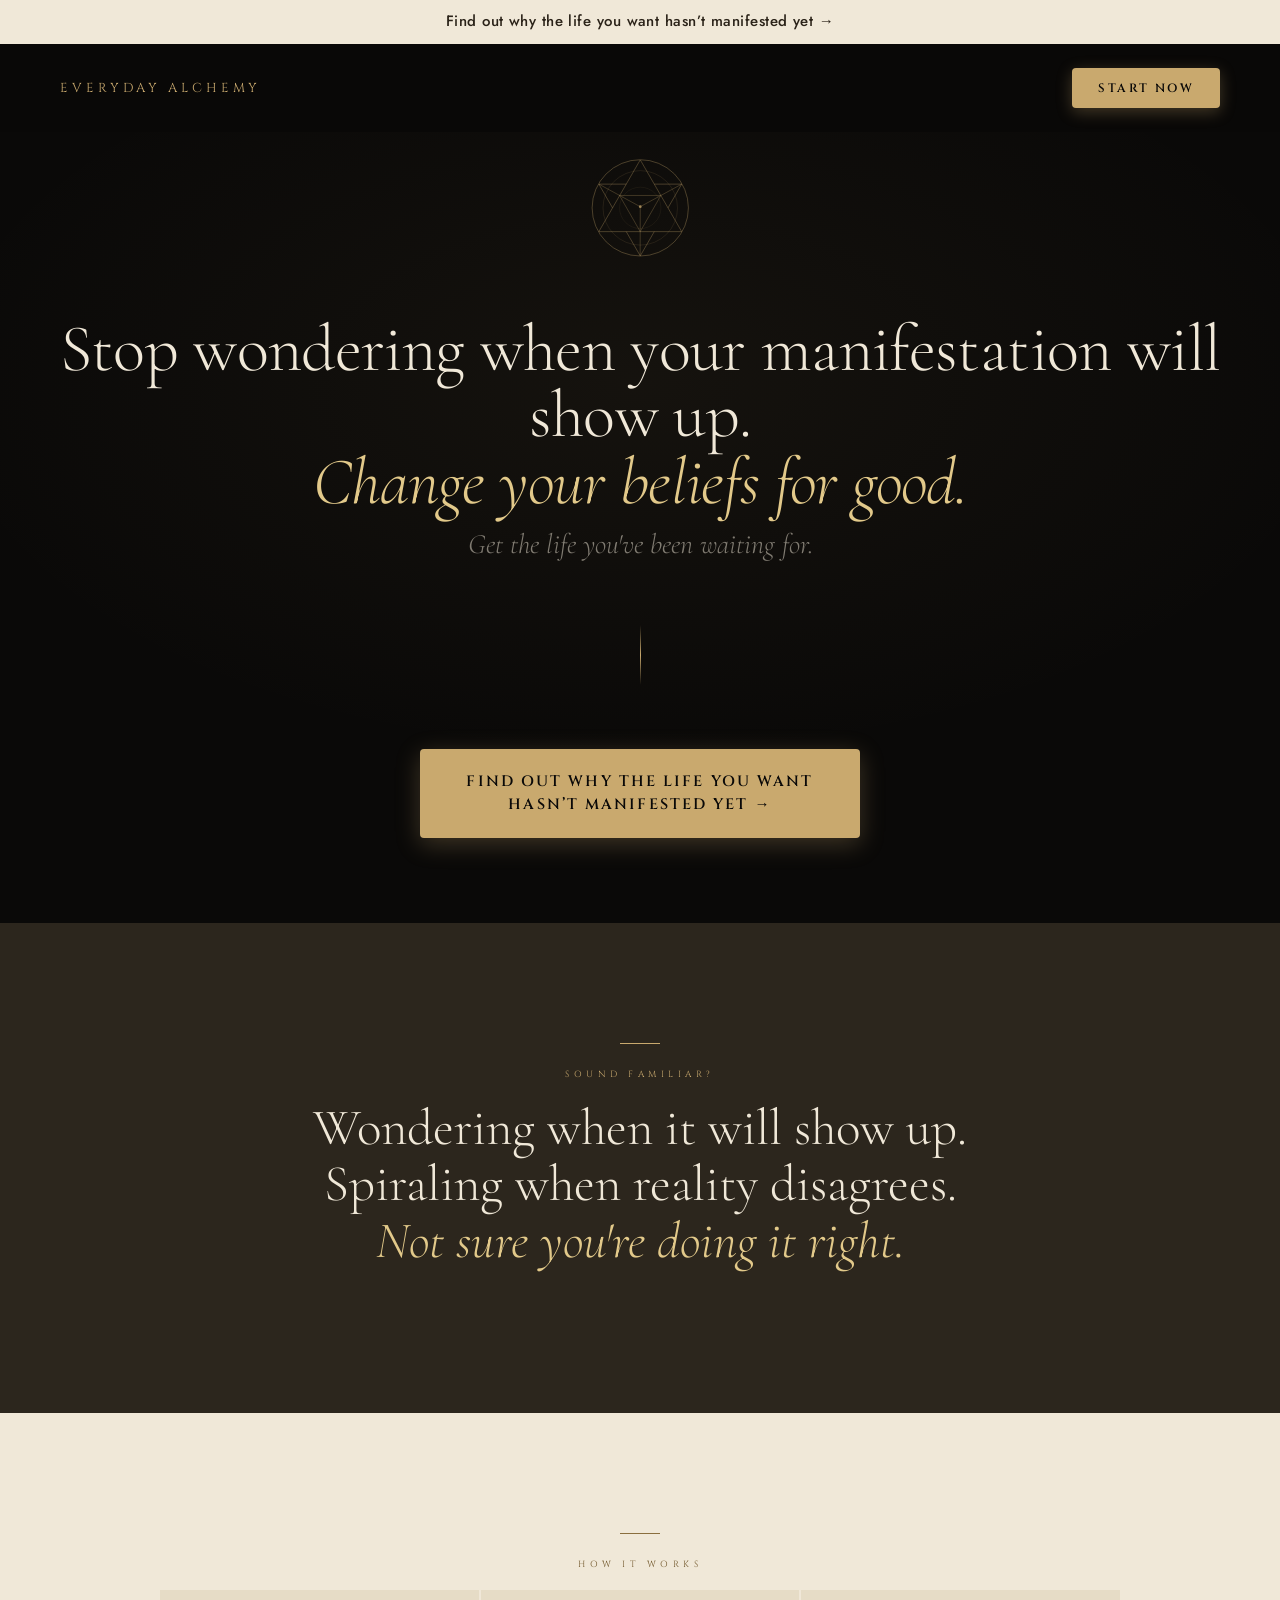
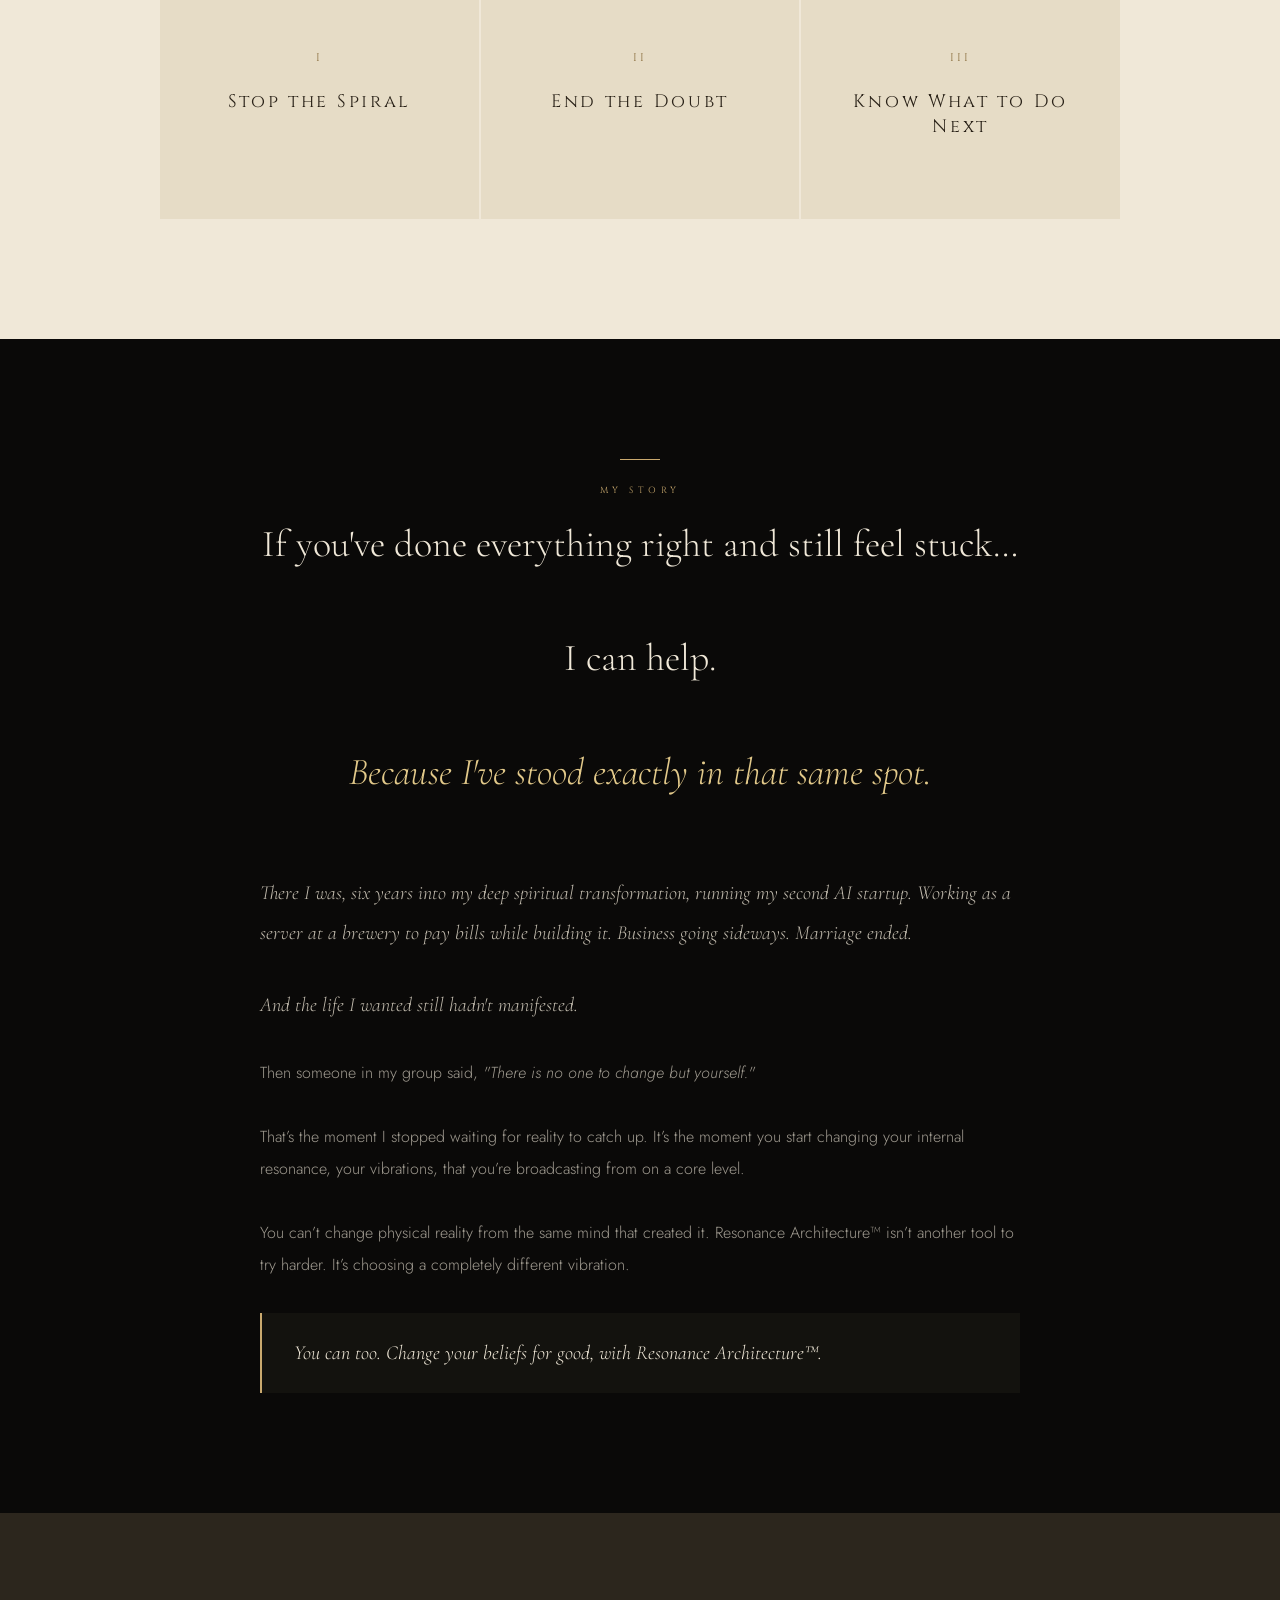
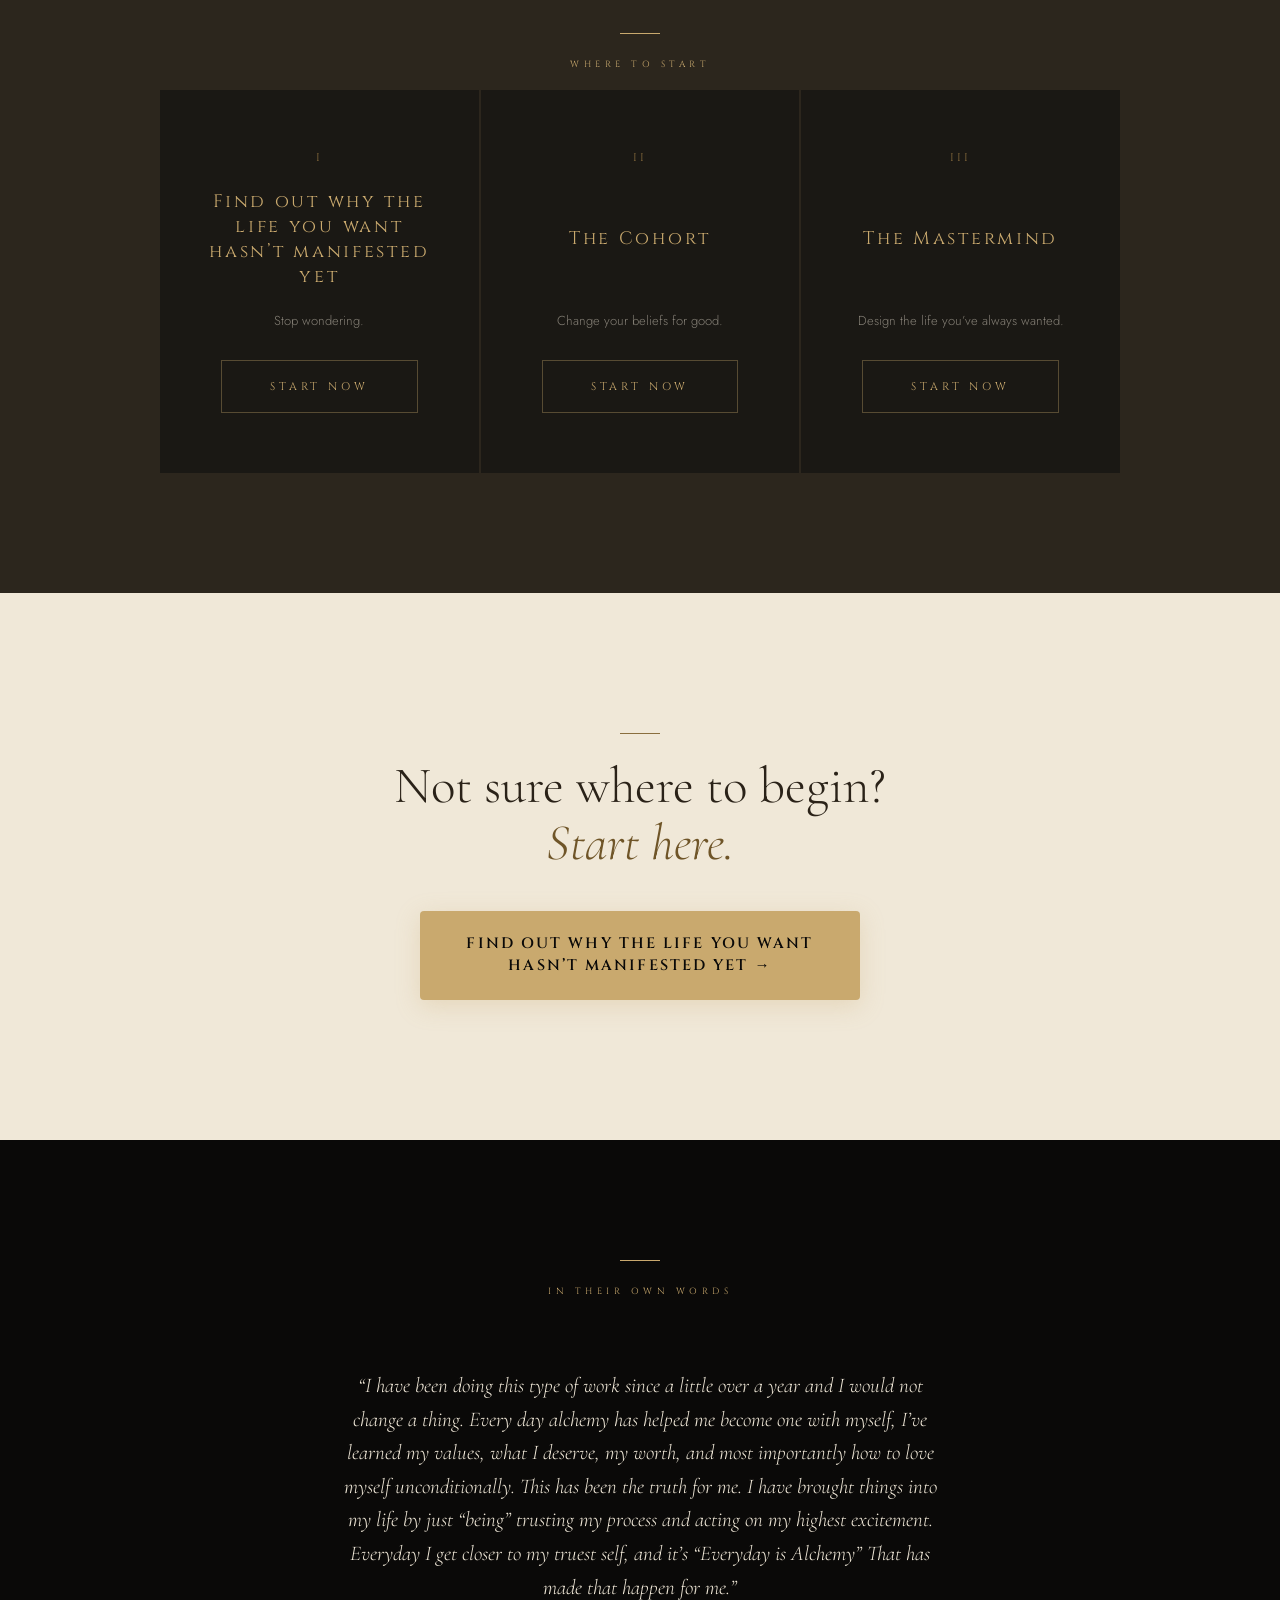
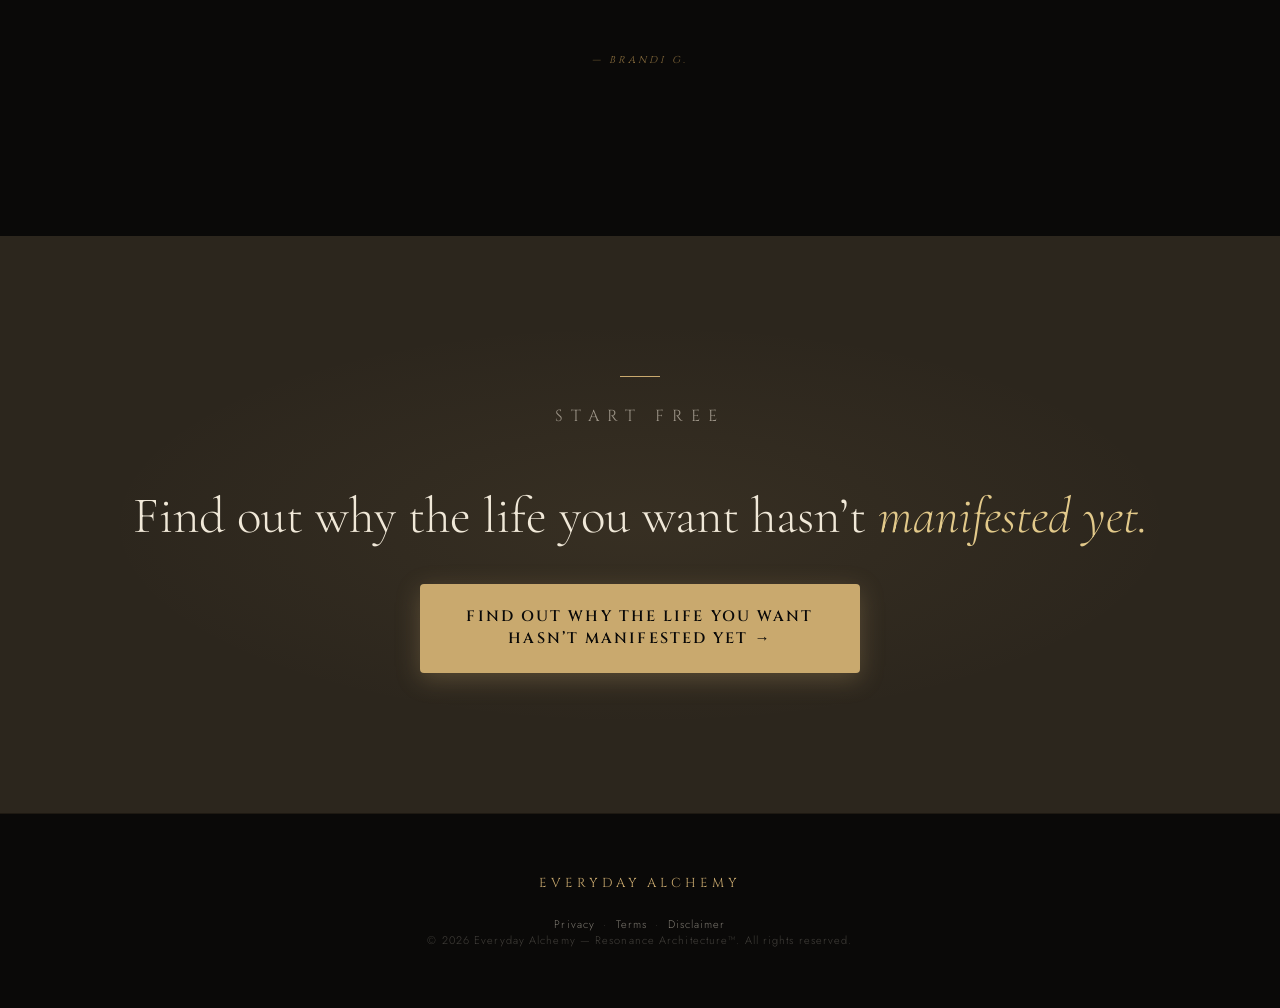
==== index.html @ 20613b9a "Add promo bar above nav; remove in-page nav links Co-Authored-By: Claude Sonnet 5.5 <noreply@anthrop" ====
—<!DOCTYPE html>
<html lang="en">
<head>
<meta charset="UTF-8">
<meta name="viewport" content="width=device-width, initial-scale=1.0">
<title>Everyday Alchemy — Resonance Architecture™</title>
<link rel="preconnect" href="https://fonts.googleapis.com">
<link href="https://fonts.googleapis.com/css2?family=Cormorant+Garamond:ital,wght@0,300;0,400;0,600;1,300;1,400&family=Cinzel:wght@400;600&family=Jost:wght@200;300;400&display=swap" rel="stylesheet">
<style>
  :root {
    --obsidian: #0a0908;
    --deep: #111009;
    --charcoal: #1a1814;
    --ash: #2a2822;
    --gold: #c9a96e;
    --gold-light: #e2c98a;
    --gold-dim: #8a6e3e;
    --cream: #f0e8d8;
    --fog: rgba(240,232,216,0.06);
    --fog-mid: rgba(240,232,216,0.12);
  }

  * { margin: 0; padding: 0; box-sizing: border-box; }
  html { scroll-behavior: smooth; }

  body {
    background: var(--obsidian);
    color: var(--cream);
    font-family: 'Jost', sans-serif;
    font-weight: 300;
    overflow-x: hidden;
    margin: 0 !important;
    padding: 0 !important;
    width: 100% !important;
  }

  .geo-canvas {
    position: fixed;
    inset: 0;
    pointer-events: none;
    z-index: 0;
    opacity: 0.18;
  }

  nav {
    position: fixed;
    top: 0;
    left: 0 !important;
    right: 0 !important;
    width: 100% !important;
    z-index: 100;
    padding: 24px 60px;
    display: flex;
    justify-content: space-between;
    align-items: center;
    background: linear-gradient(to bottom, rgba(10,9,8,0.95), transparent);
  }

  .nav-logo {
    font-family: 'Cinzel', serif;
    font-size: 13px;
    letter-spacing: 0.3em;
    color: var(--gold);
    text-transform: uppercase;
  }

  .nav-links {
    display: flex;
    gap: 40px;
    list-style: none;
  }

  .nav-links a {
    font-family: 'Jost', sans-serif;
    font-weight: 200;
    font-size: 12px;
    letter-spacing: 0.2em;
    color: rgba(240,232,216,0.5);
    text-decoration: none;
    text-transform: uppercase;
    transition: color 0.3s;
  }

  .nav-links a:hover { color: var(--gold-light); }

  .hero {
    min-height: 100vh;
    display: flex;
    align-items: center;
    justify-content: center;
    text-align: center;
    position: relative;
    padding: 120px 40px 80px;
    z-index: 1;
  }

  .hero::before {
    content: '';
    position: absolute;
    inset: 0;
    background: radial-gradient(ellipse 80% 60% at 50% 40%, rgba(201,169,110,0.06) 0%, transparent 70%);
    pointer-events: none;
  }

  .hero-sigil {
    width: 120px;
    height: 120px;
    margin: 0 auto 48px;
    opacity: 0.85;
  }



  @keyframes rotate-slow {
    from { transform: rotate(0deg); }
    to { transform: rotate(360deg); }
  }

  .hero-eyebrow {
    font-family: 'Cinzel', serif;
    font-size: 10px;
    letter-spacing: 0.5em;
    color: var(--gold);
    text-transform: uppercase;
    margin-bottom: 28px;
    opacity: 0;
    animation: fade-up 1s ease 0.3s forwards;
  }

  .hero-title {
    font-family: 'Cormorant Garamond', serif;
    font-size: clamp(38px, 5.2vw, 76px);
    font-weight: 300;
    line-height: 1.0;
    letter-spacing: -0.01em;
    color: var(--cream);
    margin-bottom: 12px;
    opacity: 0;
    animation: fade-up 1s ease 0.5s forwards;
  }

  .hero-title em {
    font-style: italic;
    color: var(--gold-light);
  }

  .hero-subtitle {
    font-family: 'Cormorant Garamond', serif;
    font-size: clamp(18px, 2.5vw, 28px);
    font-weight: 300;
    font-style: italic;
    color: rgba(240,232,216,0.5);
    margin-bottom: 64px;
    opacity: 0;
    animation: fade-up 1s ease 0.7s forwards;
  }

  .hero-divider {
    width: 1px;
    height: 60px;
    background: linear-gradient(to bottom, transparent, var(--gold), transparent);
    margin: 0 auto 64px;
    opacity: 0;
    animation: fade-up 1s ease 0.9s forwards;
  }

  .hero-lead {
    max-width: 640px;
    margin: 0 auto 64px;
    font-size: 16px;
    line-height: 1.9;
    color: rgba(240,232,216,0.65);
    letter-spacing: 0.02em;
    opacity: 0;
    animation: fade-up 1s ease 1.1s forwards;
  }

  .cta-primary {
    display: inline-block;
    font-family: 'Cinzel', serif;
    font-size: 15px;
    font-weight: 600;
    letter-spacing: 0.14em;
    text-transform: uppercase;
    color: var(--obsidian);
    background: var(--gold);
    border-radius: 4px;
    box-shadow: 0 6px 24px rgba(201,169,110,0.28);
    padding: 22px 36px;
    text-decoration: none;
    transition: all 0.3s;
    opacity: 0;
    animation: fade-up 1s ease 1.3s forwards;    max-width: min(440px, 88vw);
    line-height: 1.5;
    text-align: center;
  }

  .cta-primary:hover {
    background: var(--gold-light);
    transform: translateY(-2px);
  }

  @keyframes fade-up {
    from { opacity: 0; transform: translateY(20px); }
    to { opacity: 1; transform: translateY(0); }
  }

  section {
    position: relative;
    z-index: 1;
  }

  .section-rule {
    width: 40px;
    height: 1px;
    background: var(--gold);
    margin: 0 auto 24px;
  }

  .section-eyebrow {
    font-family: 'Cinzel', serif;
    font-size: 9px;
    letter-spacing: 0.5em;
    color: var(--gold);
    text-transform: uppercase;
    text-align: center;
    margin-bottom: 20px;
  }

  .section-title {
    font-family: 'Cormorant Garamond', serif;
    font-size: clamp(36px, 4vw, 60px);
    font-weight: 300;
    line-height: 1.1;
    text-align: center;
    color: var(--cream);
    margin-bottom: 24px;
  }

  .section-title em {
    font-style: italic;
    color: var(--gold-light);
  }

  /* ---- IF YOU ARE ---- */
  .ifyou {
    padding: 120px 40px;
    background: linear-gradient(to bottom, var(--obsidian), var(--deep));
  }

  .ifyou-inner {
    max-width: 800px;
    margin: 0 auto;
  }

  .ifyou-intro {
    text-align: center;
    font-size: 15px;
    line-height: 1.9;
    color: rgba(240,232,216,0.55);
    margin-bottom: 72px;
  }

  .ifyou-list {
    display: flex;
    flex-direction: column;
    gap: 0;
  }

  .ifyou-item {
    padding: 36px 0;
    border-bottom: 1px solid rgba(201,169,110,0.12);
    display: grid;
    grid-template-columns: 24px 1fr;
    gap: 24px;
    align-items: start;
  }

  .ifyou-item:first-child {
    border-top: 1px solid rgba(201,169,110,0.12);
  }

  .ifyou-num {
    font-family: 'Cinzel', serif;
    font-size: 10px;
    color: var(--gold-dim);
    padding-top: 4px;
  }

  .ifyou-text {
    font-family: 'Cormorant Garamond', serif;
    font-size: 22px;
    font-weight: 300;
    line-height: 1.5;
    color: rgba(240,232,216,0.8);
  }

  .ifyou-close {
    margin-top: 72px;
    padding: 48px;
    border: 1px solid rgba(201,169,110,0.2);
    background: rgba(201,169,110,0.04);
    text-align: center;
  }

  .ifyou-close p {
    font-family: 'Cormorant Garamond', serif;
    font-size: 26px;
    font-weight: 300;
    font-style: italic;
    line-height: 1.5;
    color: var(--cream);
    margin-bottom: 16px;
  }

  .ifyou-close strong {
    font-family: 'Cinzel', serif;
    font-size: 13px;
    letter-spacing: 0.2em;
    color: var(--gold);
    font-weight: 400;
  }

  /* ---- THE PROBLEM ---- */
  .problem {
    padding: 120px 40px;
    background: var(--deep);
  }

  .problem-inner {
    max-width: 900px;
    margin: 0 auto;
  }

  .problem-grid {
    display: grid;
    grid-template-columns: 1fr 1fr;
    gap: 2px;
    margin-top: 72px;
  }

  .problem-card {
    background: var(--ash);
    padding: 40px 36px;
    border-top: 1px solid rgba(201,169,110,0.15);
    transition: background 0.3s;
  }

  .problem-card:hover {
    background: rgba(201,169,110,0.07);
  }

  .problem-card-num {
    font-family: 'Cinzel', serif;
    font-size: 9px;
    letter-spacing: 0.4em;
    color: var(--gold-dim);
    margin-bottom: 16px;
    display: block;
  }

  .problem-card p {
    font-size: 14px;
    line-height: 1.8;
    color: rgba(240,232,216,0.6);
  }

  .problem-reveal {
    margin-top: 72px;
    text-align: center;
    max-width: 640px;
    margin-left: auto;
    margin-right: auto;
  }

  .problem-reveal p {
    font-family: 'Cormorant Garamond', serif;
    font-size: 22px;
    line-height: 1.7;
    color: rgba(240,232,216,0.8);
    margin-bottom: 20px;
  }

  .problem-reveal .reveal-line {
    font-family: 'Cormorant Garamond', serif;
    font-size: 28px;
    font-style: italic;
    color: var(--gold-light);
  }

  /* ---- EPIPHANY ---- */
  .epiphany {
    padding: 120px 40px;
    background: linear-gradient(135deg, var(--deep) 0%, var(--charcoal) 100%);
  }

  .epiphany-inner {
    max-width: 760px;
    margin: 0 auto;
  }

  .epiphany-pull {
    font-family: 'Cormorant Garamond', serif;
    font-size: clamp(24px, 3vw, 38px);
    font-weight: 300;
    line-height: 1.5;
    text-align: center;
    color: var(--cream);
    margin-bottom: 72px;
    padding: 0 20px;
  }

  .epiphany-pull em {
    font-style: italic;
    color: var(--gold-light);
  }

  .story-block {
    display: flex;
    flex-direction: column;
    gap: 32px;
  }

  .story-p {
    font-size: 16px;
    line-height: 2;
    color: rgba(240,232,216,0.65);
  }

  .story-p.drop {
    font-family: 'Cormorant Garamond', serif;
    font-size: 20px;
    color: rgba(240,232,216,0.8);
    font-style: italic;
  }

  .story-callout {
    border-left: 2px solid var(--gold);
    padding: 24px 32px;
    background: rgba(201,169,110,0.05);
    font-family: 'Cormorant Garamond', serif;
    font-size: 20px;
    font-style: italic;
    line-height: 1.6;
    color: var(--cream);
  }

  /* ---- THE FRAMEWORK ---- */
  .framework {
    padding: 120px 40px;
    background: var(--obsidian);
  }

  .framework-inner {
    max-width: 960px;
    margin: 0 auto;
  }

  .framework-intro {
    max-width: 600px;
    margin: 0 auto 80px;
    text-align: center;
    font-size: 15px;
    line-height: 1.9;
    color: rgba(240,232,216,0.55);
  }

  .pillars {
    display: grid;
    grid-template-columns: 1fr 1fr 1fr;
    gap: 2px;
  }

  .pillar {
    padding: 60px 40px;
    background: var(--charcoal);
    text-align: center;
    position: relative;
    overflow: hidden;
    transition: background 0.4s;
  }

  .pillar::before {
    content: '';
    position: absolute;
    top: 0;
    left: 50%;
    transform: translateX(-50%);
    width: 1px;
    height: 0;
    background: var(--gold);
    transition: height 0.4s;
  }

  .pillar:hover::before { height: 100%; }
  .pillar:hover { background: rgba(201,169,110,0.06); }

  .pillar-roman {
    font-family: 'Cinzel', serif;
    font-size: 11px;
    letter-spacing: 0.3em;
    color: var(--gold-dim);
    margin-bottom: 24px;
    display: block;
  }

  .pillar-name {
    font-family: 'Cinzel', serif;
    font-size: 18px;
    letter-spacing: 0.15em;
    color: var(--gold);
    margin-bottom: 20px;
  }

  .pillar-desc {
    font-size: 13px;
    line-height: 1.8;
    color: rgba(240,232,216,0.5);
  }

  /* ---- ARCHITECTURE SECTION (NEW) ---- */
  .architecture {
    padding: 120px 40px;
    background: linear-gradient(to bottom, var(--obsidian), var(--deep));
    position: relative;
    overflow: hidden;
  }

  .architecture::before {
    content: '';
    position: absolute;
    inset: 0;
    background: radial-gradient(ellipse 70% 60% at 50% 50%, rgba(201,169,110,0.04) 0%, transparent 70%);
    pointer-events: none;
  }

  .architecture-inner {
    max-width: 960px;
    margin: 0 auto;
    position: relative;
    z-index: 1;
  }

  .architecture-intro {
    max-width: 640px;
    margin: 0 auto 80px;
    text-align: center;
    font-size: 15px;
    line-height: 1.9;
    color: rgba(240,232,216,0.55);
  }

  /* Tetrahedron visual */
  .tetrahedron-wrap {
    display: flex;
    justify-content: center;
    margin-bottom: 80px;
  }

  .tetrahedron-svg {
    width: 260px;
    height: 260px;
    opacity: 0.85;
  }

  /* Four harmonics grid */
  .harmonics-grid {
    display: grid;
    grid-template-columns: 1fr 1fr;
    gap: 2px;
    margin-bottom: 72px;
  }

  .harmonic-card {
    padding: 52px 44px;
    background: var(--charcoal);
    border-top: 1px solid rgba(201,169,110,0.15);
    transition: background 0.4s;
    position: relative;
    overflow: hidden;
  }

  .harmonic-card::after {
    content: '';
    position: absolute;
    bottom: 0;
    left: 0;
    width: 0;
    height: 1px;
    background: var(--gold);
    transition: width 0.5s ease;
  }

  .harmonic-card:hover::after { width: 100%; }
  .harmonic-card:hover { background: rgba(201,169,110,0.05); }

  .harmonic-label {
    font-family: 'Cinzel', serif;
    font-size: 9px;
    letter-spacing: 0.5em;
    color: var(--gold-dim);
    text-transform: uppercase;
    margin-bottom: 16px;
    display: block;
  }

  .harmonic-name {
    font-family: 'Cormorant Garamond', serif;
    font-size: 36px;
    font-weight: 300;
    color: var(--gold);
    margin-bottom: 20px;
    line-height: 1;
  }

  .harmonic-apex {
    color: var(--gold-light) !important;
  }

  .harmonic-desc {
    font-size: 14px;
    line-height: 1.85;
    color: rgba(240,232,216,0.55);
  }

  /* Identity bands */
  .identity-bands {
    margin-top: 72px;
    border: 1px solid rgba(201,169,110,0.12);
    background: rgba(201,169,110,0.02);
  }

  .identity-bands-header {
    padding: 36px 44px 24px;
    border-bottom: 1px solid rgba(201,169,110,0.1);
  }

  .identity-bands-header p {
    font-family: 'Cinzel', serif;
    font-size: 9px;
    letter-spacing: 0.5em;
    color: var(--gold-dim);
    text-transform: uppercase;
    margin-bottom: 12px;
  }

  .identity-bands-header h3 {
    font-family: 'Cormorant Garamond', serif;
    font-size: 26px;
    font-weight: 300;
    color: var(--cream);
    line-height: 1.3;
  }

  .identity-bands-header h3 em {
    font-style: italic;
    color: var(--gold-light);
  }

  .identity-band-list {
    display: grid;
    grid-template-columns: 1fr 1fr;
    gap: 0;
  }

  .identity-band {
    padding: 36px 44px;
    border-right: 1px solid rgba(201,169,110,0.08);
    border-bottom: 1px solid rgba(201,169,110,0.08);
    transition: background 0.3s;
  }

  .identity-band:nth-child(2n) { border-right: none; }
  .identity-band:nth-child(3), .identity-band:nth-child(4) { border-bottom: none; }
  .identity-band:hover { background: rgba(201,169,110,0.04); }

  .band-roman {
    font-family: 'Cinzel', serif;
    font-size: 9px;
    letter-spacing: 0.4em;
    color: var(--gold-dim);
    margin-bottom: 12px;
    display: block;
  }

  .band-name {
    font-family: 'Cinzel', serif;
    font-size: 14px;
    letter-spacing: 0.15em;
    color: var(--gold);
    margin-bottom: 12px;
  }

  .band-desc {
    font-size: 13px;
    line-height: 1.8;
    color: rgba(240,232,216,0.5);
  }

  .architecture-close {
    margin-top: 72px;
    text-align: center;
    max-width: 600px;
    margin-left: auto;
    margin-right: auto;
  }

  .architecture-close p {
    font-family: 'Cormorant Garamond', serif;
    font-size: 22px;
    font-weight: 300;
    line-height: 1.7;
    color: rgba(240,232,216,0.8);
    margin-bottom: 20px;
  }

  .architecture-close .arch-line {
    font-family: 'Cormorant Garamond', serif;
    font-size: 28px;
    font-style: italic;
    color: var(--gold-light);
  }

  /* ---- WHAT CHANGES ---- */
  .results {
    padding: 120px 40px;
    background: var(--deep);
  }

  .results-inner {
    max-width: 860px;
    margin: 0 auto;
  }

  .results-columns {
    display: grid;
    grid-template-columns: 1fr 1fr;
    gap: 60px;
    margin-top: 72px;
  }

  .results-col h3 {
    font-family: 'Cinzel', serif;
    font-size: 10px;
    letter-spacing: 0.4em;
    color: var(--gold-dim);
    margin-bottom: 32px;
    text-transform: uppercase;
  }

  .results-list {
    list-style: none;
    display: flex;
    flex-direction: column;
    gap: 20px;
  }

  .results-list li {
    font-family: 'Cormorant Garamond', serif;
    font-size: 19px;
    font-weight: 300;
    line-height: 1.4;
    color: rgba(240,232,216,0.75);
    padding-left: 20px;
    position: relative;
  }

  .results-list li::before {
    content: '—';
    position: absolute;
    left: 0;
    color: var(--gold-dim);
    font-size: 14px;
  }

  .results-close {
    margin-top: 72px;
    text-align: center;
  }

  .results-close p {
    font-family: 'Cormorant Garamond', serif;
    font-size: 26px;
    font-style: italic;
    line-height: 1.6;
    color: var(--cream);
    max-width: 600px;
    margin: 0 auto 48px;
  }

  /* ---- CTA SECTION ---- */
  .cta-section {
    padding: 140px 40px;
    background: var(--charcoal);
    text-align: center;
    position: relative;
  }

  .cta-section::before {
    content: '';
    position: absolute;
    inset: 0;
    background: radial-gradient(ellipse 60% 50% at 50% 50%, rgba(201,169,110,0.07) 0%, transparent 70%);
    pointer-events: none;
  }

  .cta-section .section-title {
    margin-bottom: 32px;
  }

  .cta-section p {
    font-size: 16px;
    line-height: 1.9;
    color: rgba(240,232,216,0.55);
    max-width: 500px;
    margin: 0 auto 56px;
  }

  .cta-secondary {
    display: inline-block;
    font-family: 'Cinzel', serif;
    font-size: 11px;
    letter-spacing: 0.35em;
    text-transform: uppercase;
    color: var(--gold);
    border: 1px solid rgba(201,169,110,0.35);
    padding: 18px 48px;
    text-decoration: none;
    transition: all 0.3s;
    margin-left: 20px;
  }

  .cta-secondary:hover {
    border-color: var(--gold);
    background: rgba(201,169,110,0.06);
  }

  /* ---- FOOTER ---- */
  footer {
    padding: 60px 40px;
    background: var(--obsidian);
    border-top: 1px solid rgba(201,169,110,0.1);
    text-align: center;
  }

  footer .nav-logo {
    display: block;
    margin-bottom: 24px;
  }

  footer p {
    font-size: 11px;
    letter-spacing: 0.1em;
    color: rgba(240,232,216,0.25);
  }

  /* ---- SCROLL REVEAL ---- */
  .reveal {
    opacity: 0;
    transform: translateY(30px);
    transition: opacity 0.8s ease, transform 0.8s ease;
  }

  .reveal.visible {
    opacity: 1;
    transform: translateY(0);
  }

  /* ---- RESPONSIVE ---- */
  @media (max-width: 768px) {
    nav { padding: 20px 24px; }
    .nav-links li:not(:last-child) { display: none; }
    .problem-grid { grid-template-columns: 1fr; }
    .pillars { grid-template-columns: 1fr; }
    .results-columns { grid-template-columns: 1fr; gap: 40px; }
    .harmonics-grid { grid-template-columns: 1fr; }
    .identity-band-list { grid-template-columns: 1fr; }
    .identity-band { border-right: none; }
    .ifyou, .problem, .epiphany, .framework, .architecture, .results, .cta-section { padding: 80px 24px; }
    .hero { padding: 100px 24px 60px; }
  }

  /* ---- BANDS: dark / warm-dark / cream, repeating in page order (experiment) ---- */
  /* order: 1 hero dark, 2 pain warm, 3 how cream, 4 story dark, 5 start warm, 6 free cream, 7 review dark, 8 close warm */
  nav { background: rgba(10,9,8,0.94); }
  .hero { background: #0a0908; }
  .problem { background: #2c261d; }
  #how { background: #f0e8d8; }
  .epiphany { background: #0a0908; }
  #start { background: #2c261d; }
  #free { background: #f0e8d8; }
  .results { background: #0a0908; }
  #call { background: #2c261d; }

  /* cream bands (How It Works, Start Free) need dark type */
  #how .section-eyebrow, #free .section-eyebrow { color: #6f5528; }
  #how .section-rule, #free .section-rule { background: #8a6e3e; }
  #how .pillar { background: #e6dcc6; }
  #how .pillar:hover { background: #dccfb4; }
  #how .pillar-roman { color: #8a6e3e; }
  #how .pillar-name { color: #2a2218; }
  #how .pillar-desc { color: rgba(42,34,24,0.8); }
  #free .section-title { color: #2a2218; }
  #free .section-title em { color: #6f5528; }
  #free::before { background: none; }
  /* Where To Start: shared rows so names, descriptions and buttons line up across the three cards */
  #start .pillars { grid-template-rows: auto auto auto auto; }
  #start .pillar { display: grid; grid-row: span 4; grid-template-rows: subgrid; justify-items: center; align-items: start; row-gap: 0; }
  #start .pillar-name { align-self: center; }
  #start .pillar-desc { margin-bottom: 28px; }
  #start .pillar .cta-secondary { margin: 0 !important; align-self: end; }
  /* nav button */
  .nav-links { align-items: center; }
  .nav-links a.nav-cta { font-family: 'Cinzel', serif; font-weight: 600; font-size: 12px; letter-spacing: 0.2em; color: var(--obsidian); background: var(--gold); padding: 12px 26px; border-radius: 4px; box-shadow: 0 4px 16px rgba(201,169,110,0.3); }
  .nav-links a.nav-cta:hover { color: var(--obsidian); background: var(--gold-light); }
  .nav-links a.nav-cta { white-space: nowrap; display: inline-block; }
  @media (max-width: 768px) { .nav-links a.nav-cta { padding: 10px 16px; font-size: 11px; letter-spacing: 0.14em; } }
  footer a { color: rgba(240,232,216,0.5); text-decoration: none; font-size: 11px; letter-spacing: 0.1em; }
  footer a:hover { color: var(--gold-light); }
  /* promo bar above the nav */
  :root { --promo-h: 44px; }
  .promo-bar { position: fixed; top: 0; left: 0; right: 0; z-index: 101; height: var(--promo-h); display: flex; align-items: center; justify-content: center; padding: 0 16px; background: var(--cream); color: #2a2218; font-family: 'Jost', sans-serif; font-weight: 500; font-size: 15px; letter-spacing: 0.03em; text-align: center; text-decoration: none; line-height: 1.3; }
  .promo-bar:hover { background: #fff8e8; }
  nav { top: var(--promo-h) !important; }
  @media (max-width: 768px) { :root { --promo-h: 56px; } .promo-bar { font-size: 14px; } }
</style>
</head>
<body>

<canvas class="geo-canvas" id="geoCanvas"></canvas>

<a href="#call" class="promo-bar">Find out why the life you want hasn&rsquo;t manifested yet &rarr;</a>

<!-- NAV -->
<nav>
  <span class="nav-logo">Everyday Alchemy</span>
  <ul class="nav-links">
    <li><a href="#call" class="nav-cta">Start Now</a></li>
  </ul>
</nav>

<!-- HERO -->
<section class="hero">
  <div>
    <!-- Star Tetrahedron as hero sigil -->
    <svg class="hero-sigil" viewBox="500 150 800 870" fill="none" xmlns="http://www.w3.org/2000/svg">
      <defs>
        <clipPath id="merkaba-clip">
          <circle cx="901.9" cy="584" r="349"/>
        </clipPath>
      </defs>

      <!-- Inner circles -->
      <circle cx="901.9" cy="584" r="270" stroke="#c9a96e" stroke-width="2.5" opacity="0.4"/>
      <circle cx="901.9" cy="584" r="150" stroke="#c9a96e" stroke-width="2" opacity="0.3"/>

      <!-- Geometry clipped to circle -->
      <g clip-path="url(#merkaba-clip)">
        <polyline points="1003.5 412 901.9 235.9 601.6 756.2 1202.3 756.2 1102.9 584.1" fill="none" stroke="#c9a96e" stroke-width="3" stroke-miterlimit="10" fill-rule="evenodd" opacity="0.9"/>
        <line x1="1102.9" y1="584.1" x2="1003.5" y2="412" stroke="#c9a96e" stroke-width="3" stroke-miterlimit="10" opacity="0.9"/>
        <polyline points="800.3 756.1 901.1 930.8 901.9 932.2 1003.5 756.1" fill="none" stroke="#c9a96e" stroke-width="3" stroke-miterlimit="10" fill-rule="evenodd" opacity="0.9"/>
        <polyline points="800.3 412 601.6 412 700.9 584.1" fill="none" stroke="#c9a96e" stroke-width="3" stroke-miterlimit="10" fill-rule="evenodd" opacity="0.9"/>
        <polyline points="1102.9 584.1 1202.3 412 1003.5 412" fill="none" stroke="#c9a96e" stroke-width="3" stroke-miterlimit="10" fill-rule="evenodd" opacity="0.9"/>
        <polygon points="901.5 756.2 1051.3 494.1 751.7 494.1 901.5 756.2" fill="none" stroke="#c9a96e" stroke-width="3" stroke-miterlimit="10" fill-rule="evenodd" opacity="0.75"/>
        <line x1="601.6" y1="412" x2="901.5" y2="575.4" stroke="#c9a96e" stroke-width="3" stroke-miterlimit="10" opacity="0.75"/>
        <line x1="901.9" y1="575.4" x2="1202.3" y2="412" stroke="#c9a96e" stroke-width="3" stroke-miterlimit="10" opacity="0.75"/>
        <line x1="901.9" y1="575.4" x2="901.1" y2="932.2" stroke="#c9a96e" stroke-width="3" stroke-miterlimit="10" opacity="0.75"/>
      </g>

      <!-- Center dot -->
      <circle cx="901.9" cy="575.4" r="10" fill="#c9a96e" opacity="0.9"/>

      <!-- Outer circle rendered last, clean -->
      <circle cx="901.9" cy="584" r="349" stroke="#c9a96e" stroke-width="4" opacity="0.7"/>
    </svg>

    <h1 class="hero-title">Stop wondering when your manifestation will show up.<br><em>Change your beliefs for good.</em></h1>
    <p class="hero-subtitle">Get the life you've been waiting for.</p>
    <div class="hero-divider"></div>
    <a href="#call" class="cta-primary">Find out why the life you want hasn&rsquo;t manifested yet &rarr;</a>
  </div>
</section>

<!-- PAIN -->
<section class="problem" id="pain">
  <div class="problem-inner">
    <div class="reveal">
      <div class="section-rule"></div>
      <p class="section-eyebrow">Sound Familiar?</p>
      <h2 class="section-title">Wondering when it will show up.<br>Spiraling when reality disagrees.<br><em>Not sure you're doing it right.</em></h2>
    </div>
  </div>
</section>

<!-- HOW IT WORKS: draft copy, still being worked -->
<section class="framework" id="how">
  <div class="framework-inner">
    <div class="reveal">
      <div class="section-rule"></div>
      <p class="section-eyebrow">How It Works</p>
    </div>
    <div class="pillars">
      <div class="pillar reveal">
        <span class="pillar-roman">I</span>
        <div class="pillar-name">Stop the Spiral</div>
      </div>
      <div class="pillar reveal" style="transition-delay: 0.15s">
        <span class="pillar-roman">II</span>
        <div class="pillar-name">End the Doubt</div>
      </div>
      <div class="pillar reveal" style="transition-delay: 0.30s">
        <span class="pillar-roman">III</span>
        <div class="pillar-name">Know What to Do Next</div>
      </div>
    </div>
  </div>
</section>

<!-- STORY -->
<section class="epiphany" id="story">
  <div class="epiphany-inner">
    <div class="reveal">
      <div class="section-rule"></div>
      <p class="section-eyebrow">My Story</p>
    </div>

    <div style="width: min(1000px, 92vw); margin: 0 0 72px calc(50% - min(500px, 46vw));">
      <p class="epiphany-pull reveal" style="margin-bottom: 0;">If you've done everything right and still feel stuck&hellip;</p>
      <div style="height: 57px;"></div>
      <p class="epiphany-pull reveal" style="margin-bottom: 0;">I can help.</p>
      <div style="height: 57px;"></div>
      <p class="epiphany-pull reveal" style="margin-bottom: 0;"><em>Because I've stood exactly in that same spot.</em></p>
    </div>

    <div class="story-block">
      <p class="story-p drop reveal">
        There I was, six years into my deep spiritual transformation, running my second AI startup. Working as a server at a brewery to pay bills while building it. Business going sideways. Marriage ended.
      </p>
      <p class="story-p drop reveal">
        And the life I wanted still hadn't manifested.
      </p>
      <p class="story-p reveal">
        Then someone in my group said, <em>"There is no one to change but yourself."</em>
      </p>
      <p class="story-p reveal">
        That&rsquo;s the moment I stopped waiting for reality to catch up. It&rsquo;s the moment you start changing your internal resonance, your vibrations, that you&rsquo;re broadcasting from on a core level.
      </p>
      <p class="story-p reveal">
        You can&rsquo;t change physical reality from the same mind that created it. Resonance Architecture&trade; isn&rsquo;t another tool to try harder. It&rsquo;s choosing a completely different vibration.
      </p>
      <div class="story-callout reveal">
        You can too. Change your beliefs for good, with Resonance Architecture&trade;.
      </div>
    </div>
  </div>
</section>

<!-- WHERE TO START: placeholder structure, copy to be written -->
<section class="framework" id="start">
  <div class="framework-inner">
    <div class="reveal">
      <div class="section-rule"></div>
      <p class="section-eyebrow">Where To Start</p>
    </div>
    <div class="pillars">
      <div class="pillar reveal">
        <span class="pillar-roman">I</span>
        <div class="pillar-name">Find out why the life you want hasn&rsquo;t manifested yet</div>
        <p class="pillar-desc">Stop wondering.</p>
        <a href="#" class="cta-secondary" style="margin: 28px 0 0;">Start Now</a>
      </div>
      <div class="pillar reveal" style="transition-delay: 0.15s">
        <span class="pillar-roman">II</span>
        <div class="pillar-name">The Cohort</div>
        <p class="pillar-desc">Change your beliefs for good.</p>
        <a href="#" class="cta-secondary" style="margin: 28px 0 0;">Start Now</a>
      </div>
      <div class="pillar reveal" style="transition-delay: 0.3s">
        <span class="pillar-roman">III</span>
        <div class="pillar-name">The Mastermind</div>
        <p class="pillar-desc">Design the life you&rsquo;ve always wanted.</p>
        <a href="#" class="cta-secondary" style="margin: 28px 0 0;">Start Now</a>
      </div>
    </div>
  </div>
</section>

<!-- FREE ENTRY (quiz): TODO add the quiz link -->
<section class="cta-section" id="free">
  <div style="position: relative; z-index: 1;">
    <div class="section-rule"></div>
    <h2 class="section-title">Not sure where to begin?<br><em>Start here.</em></h2>
    <div style="margin-top: 40px;">
      <a href="#" class="cta-primary">Find out why the life you want hasn&rsquo;t manifested yet &rarr;</a>
    </div>
  </div>
</section>

<!-- REVIEW: Brandi, public review 25 Aug 2026 (she knows reviews are used; add screenshot) -->
<section class="results" id="transformation">
  <div class="results-inner">
    <div class="reveal">
      <div class="section-rule"></div>
      <p class="section-eyebrow">In Their Own Words</p>
    </div>
    <div class="results-close reveal">
      <p style="font-size: 21px;">&ldquo;I have been doing this type of work since a little over a year and I would not change a thing. Every day alchemy has helped me become one with myself, I&rsquo;ve learned my values, what I deserve, my worth, and most importantly how to love myself unconditionally. This has been the truth for me. I have brought things into my life by just &ldquo;being&rdquo; trusting my process and acting on my highest excitement. Everyday I get closer to my truest self, and it&rsquo;s &ldquo;Everyday is Alchemy&rdquo; That has made that happen for me.&rdquo;</p>
      <p style="font-family: 'Cinzel', serif; font-size: 10px; letter-spacing: 0.3em; color: var(--gold-dim);">&mdash; BRANDI G.</p>
    </div>
  </div>
</section>

<!-- CTA -->
<section class="cta-section" id="call">
  <div style="position: relative; z-index: 1;">
    <div class="section-rule"></div>
    <p class="section-eyebrow">Start Free</p>
    <h2 class="section-title">Find out why the life you want hasn&rsquo;t <em>manifested yet.</em></h2>
    <div style="margin-top: 40px;">
      <a href="#" class="cta-primary">Find out why the life you want hasn&rsquo;t manifested yet &rarr;</a>
    </div>
  </div>
</section>

<!-- FOOTER -->
<footer>
  <span class="nav-logo">Everyday Alchemy</span>
  <p><a href="privacy.html">Privacy</a> &nbsp;·&nbsp; <a href="terms.html">Terms</a> &nbsp;·&nbsp; <a href="disclaimer.html">Disclaimer</a></p>
  <p>© 2026 Everyday Alchemy — Resonance Architecture™. All rights reserved.</p>
</footer>

<script>
const canvas = document.getElementById('geoCanvas');
const ctx = canvas.getContext('2d');

function resize() {
  canvas.width = window.innerWidth;
  canvas.height = window.innerHeight;
}
resize();
window.addEventListener('resize', resize);

function drawGeo() {
  ctx.clearRect(0, 0, canvas.width, canvas.height);
  const cx = canvas.width / 2;
  const cy = canvas.height / 2;
  ctx.strokeStyle = '#c9a96e';
  ctx.lineWidth = 0.4;
  const r = Math.min(canvas.width, canvas.height) * 0.35;
  const positions = [
    [0, 0],
    [r, 0], [-r, 0], [0, r], [0, -r],
    [r * 0.5, r * 0.866], [-r * 0.5, r * 0.866],
    [r * 0.5, -r * 0.866], [-r * 0.5, -r * 0.866],
  ];
  positions.forEach(([dx, dy]) => {
    ctx.beginPath();
    ctx.arc(cx + dx, cy + dy, r, 0, Math.PI * 2);
    ctx.globalAlpha = 0.15;
    ctx.stroke();
  });
  [r * 2, r * 2.8].forEach(rad => {
    ctx.beginPath();
    ctx.arc(cx, cy, rad, 0, Math.PI * 2);
    ctx.globalAlpha = 0.08;
    ctx.stroke();
  });
}
drawGeo();

const reveals = document.querySelectorAll('.reveal');
const observer = new IntersectionObserver((entries) => {
  entries.forEach(entry => {
    if (entry.isIntersecting) {
      entry.target.classList.add('visible');
    }
  });
}, { threshold: 0.12 });
reveals.forEach(el => observer.observe(el));
</script>
</body>
</html>
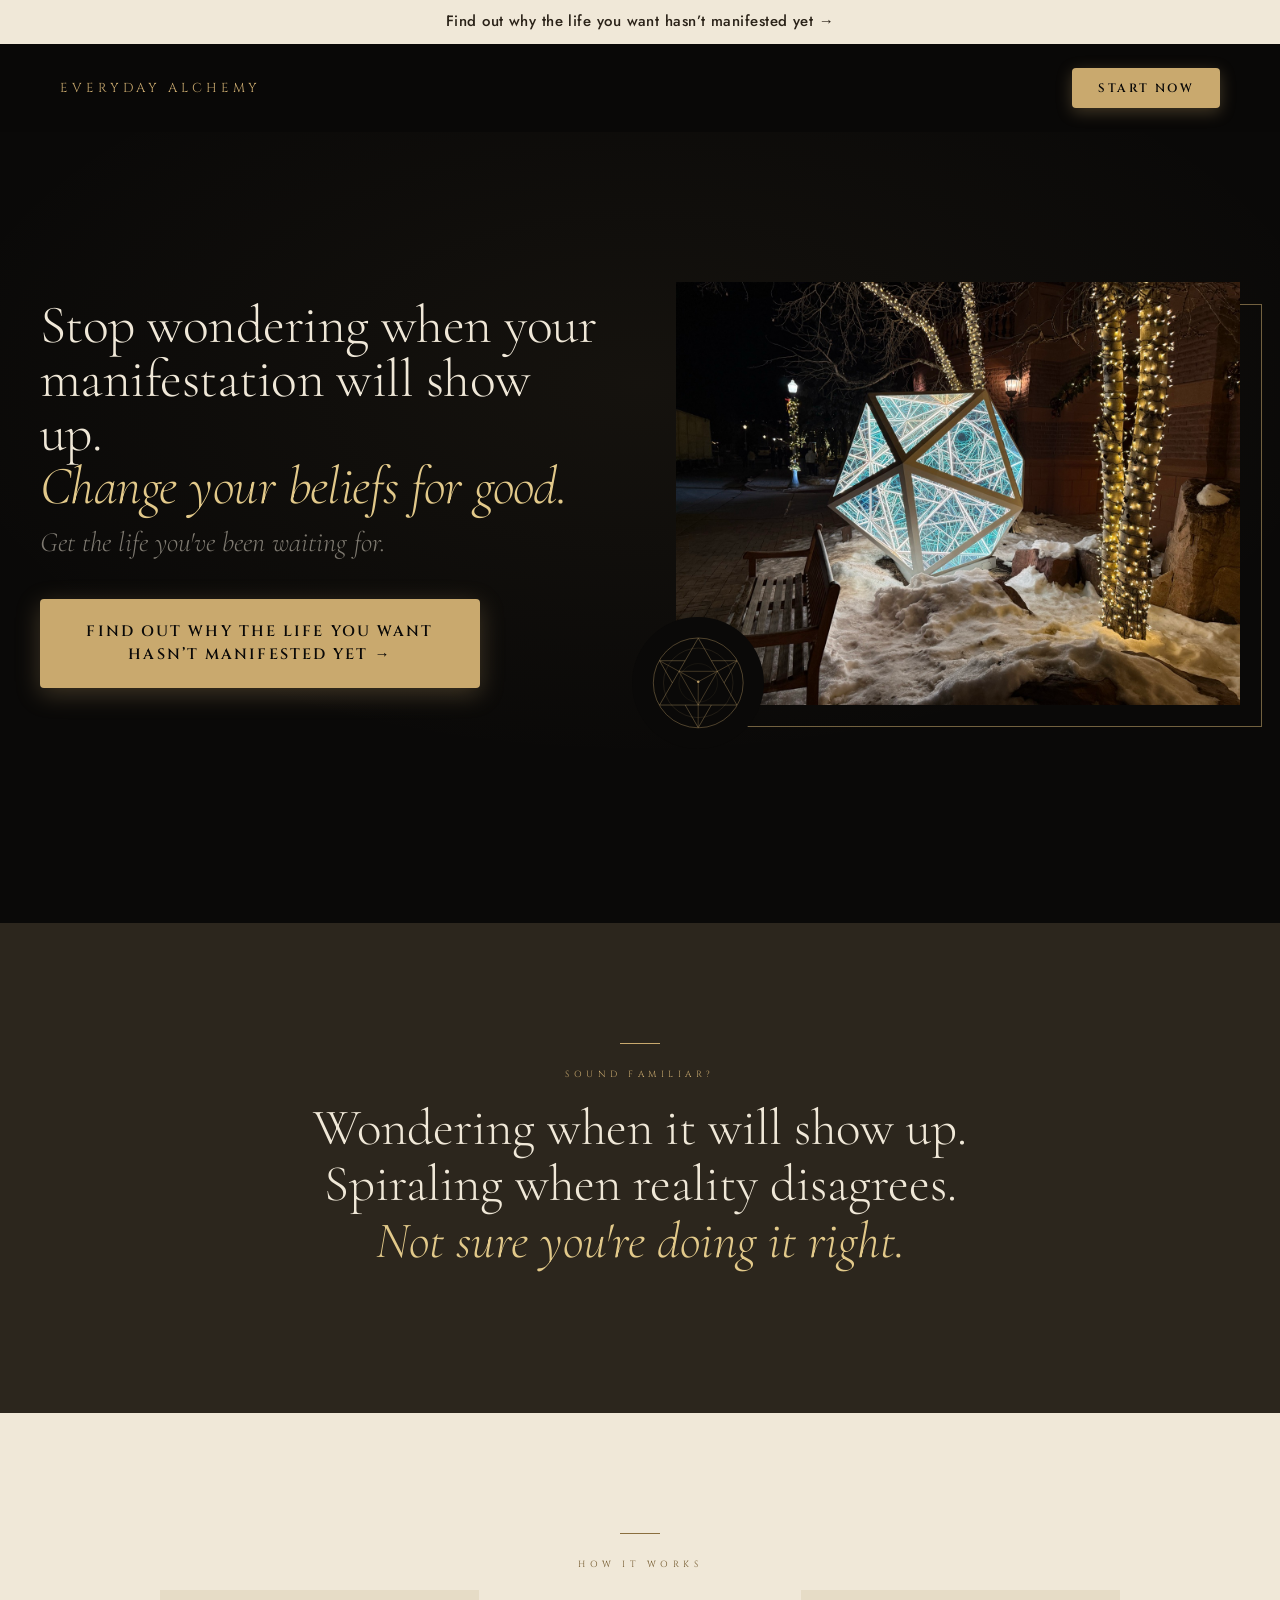
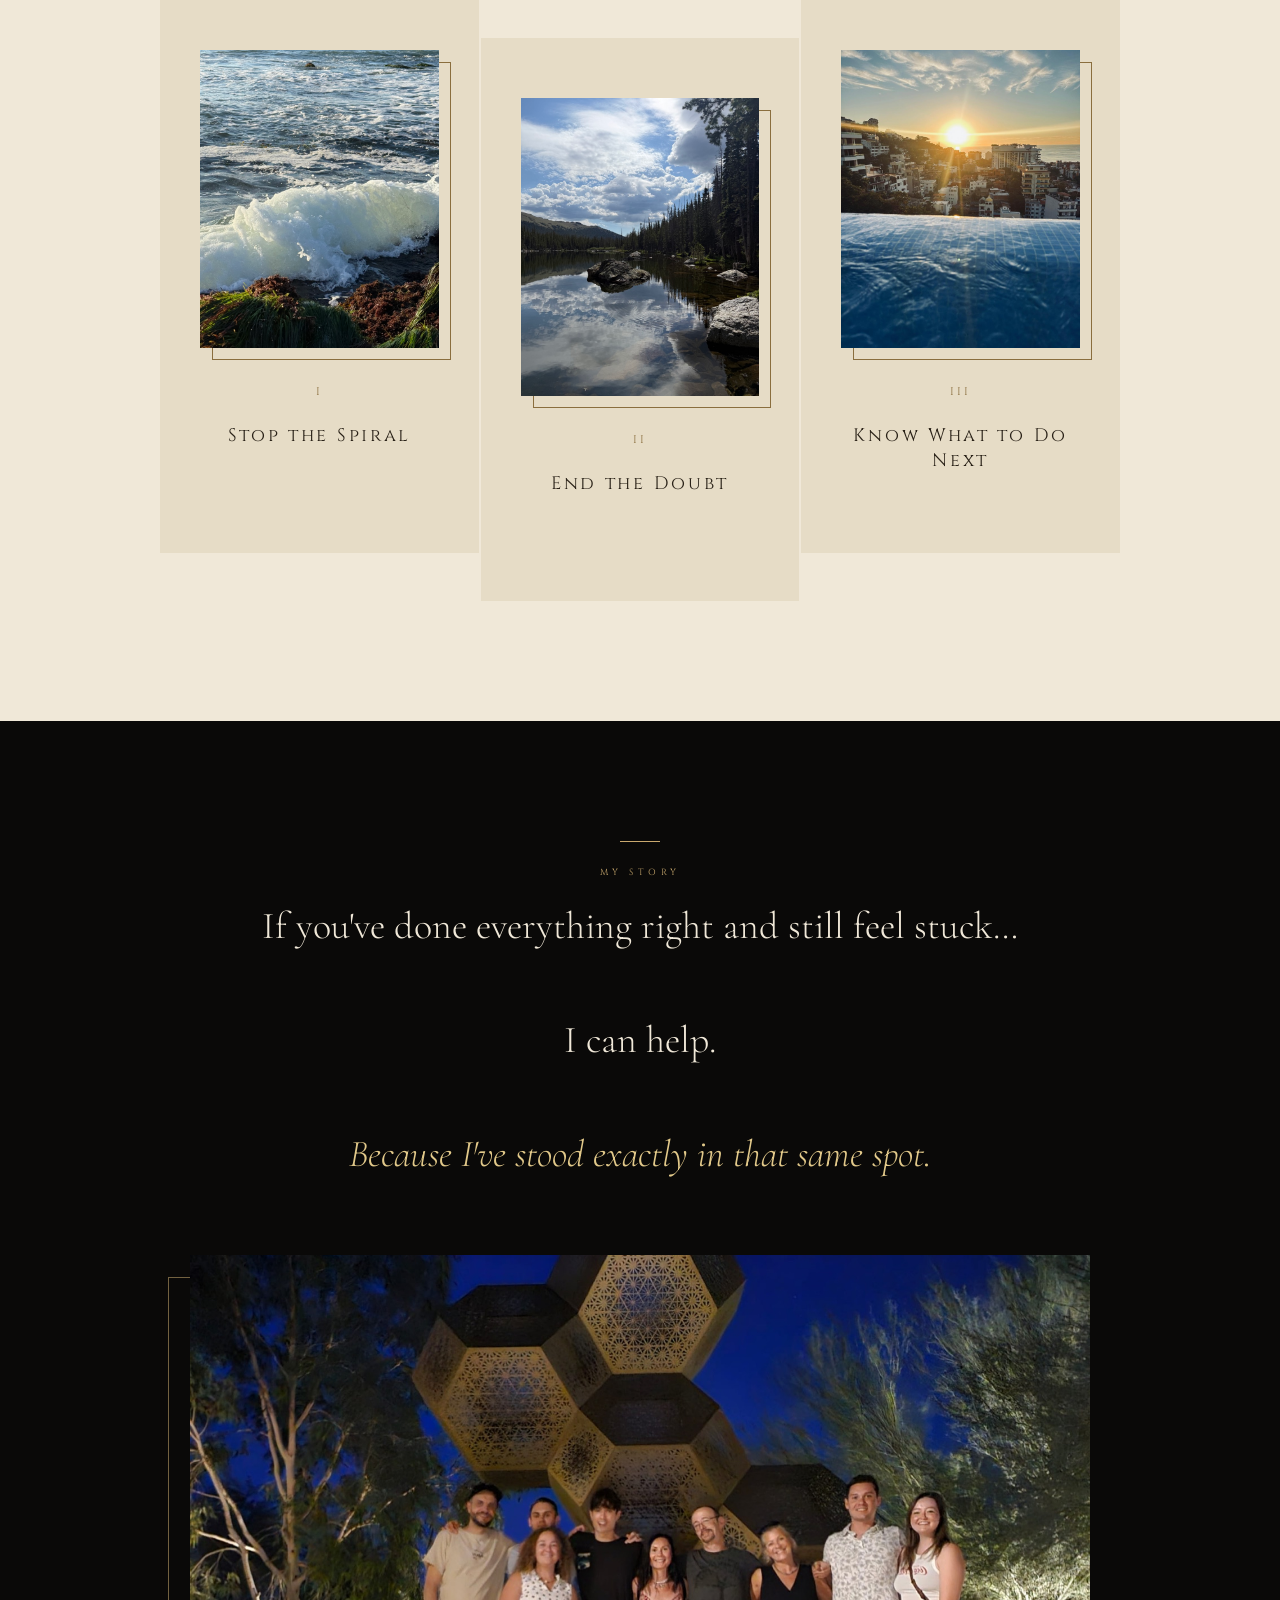
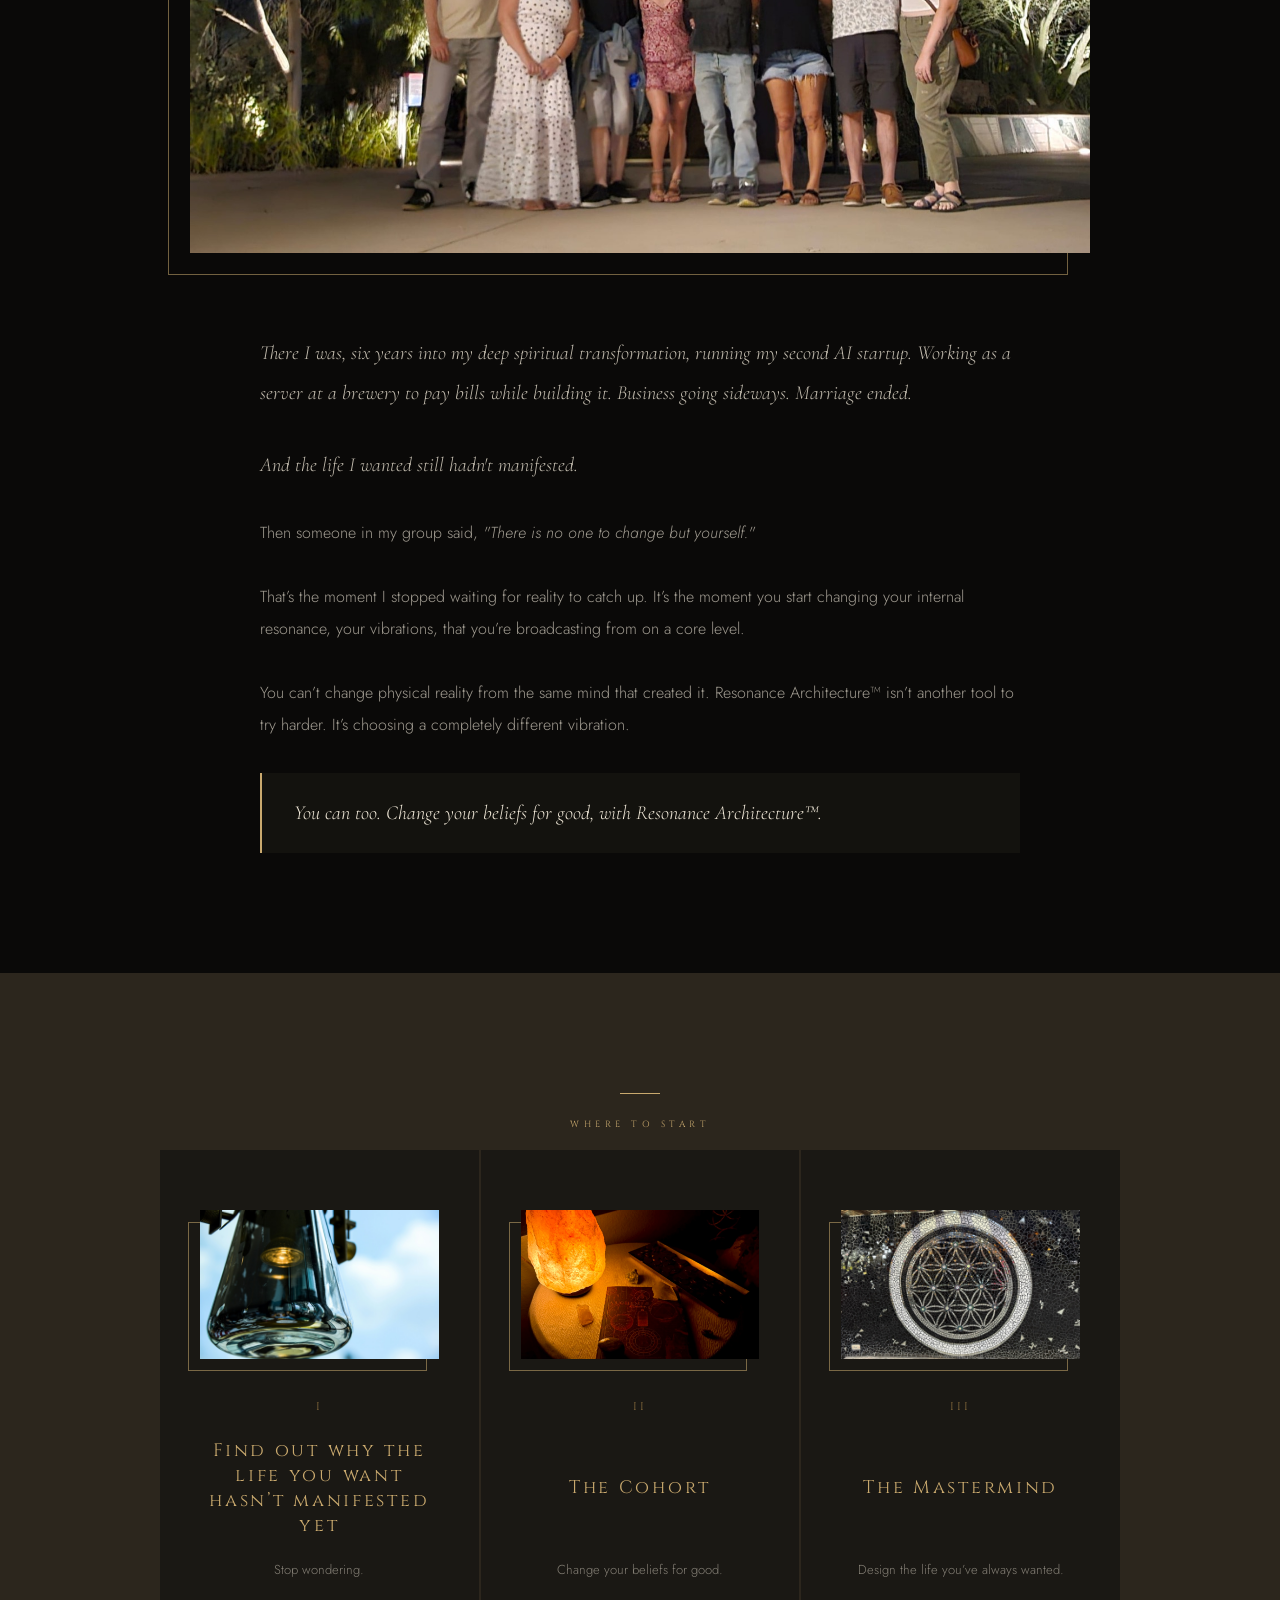
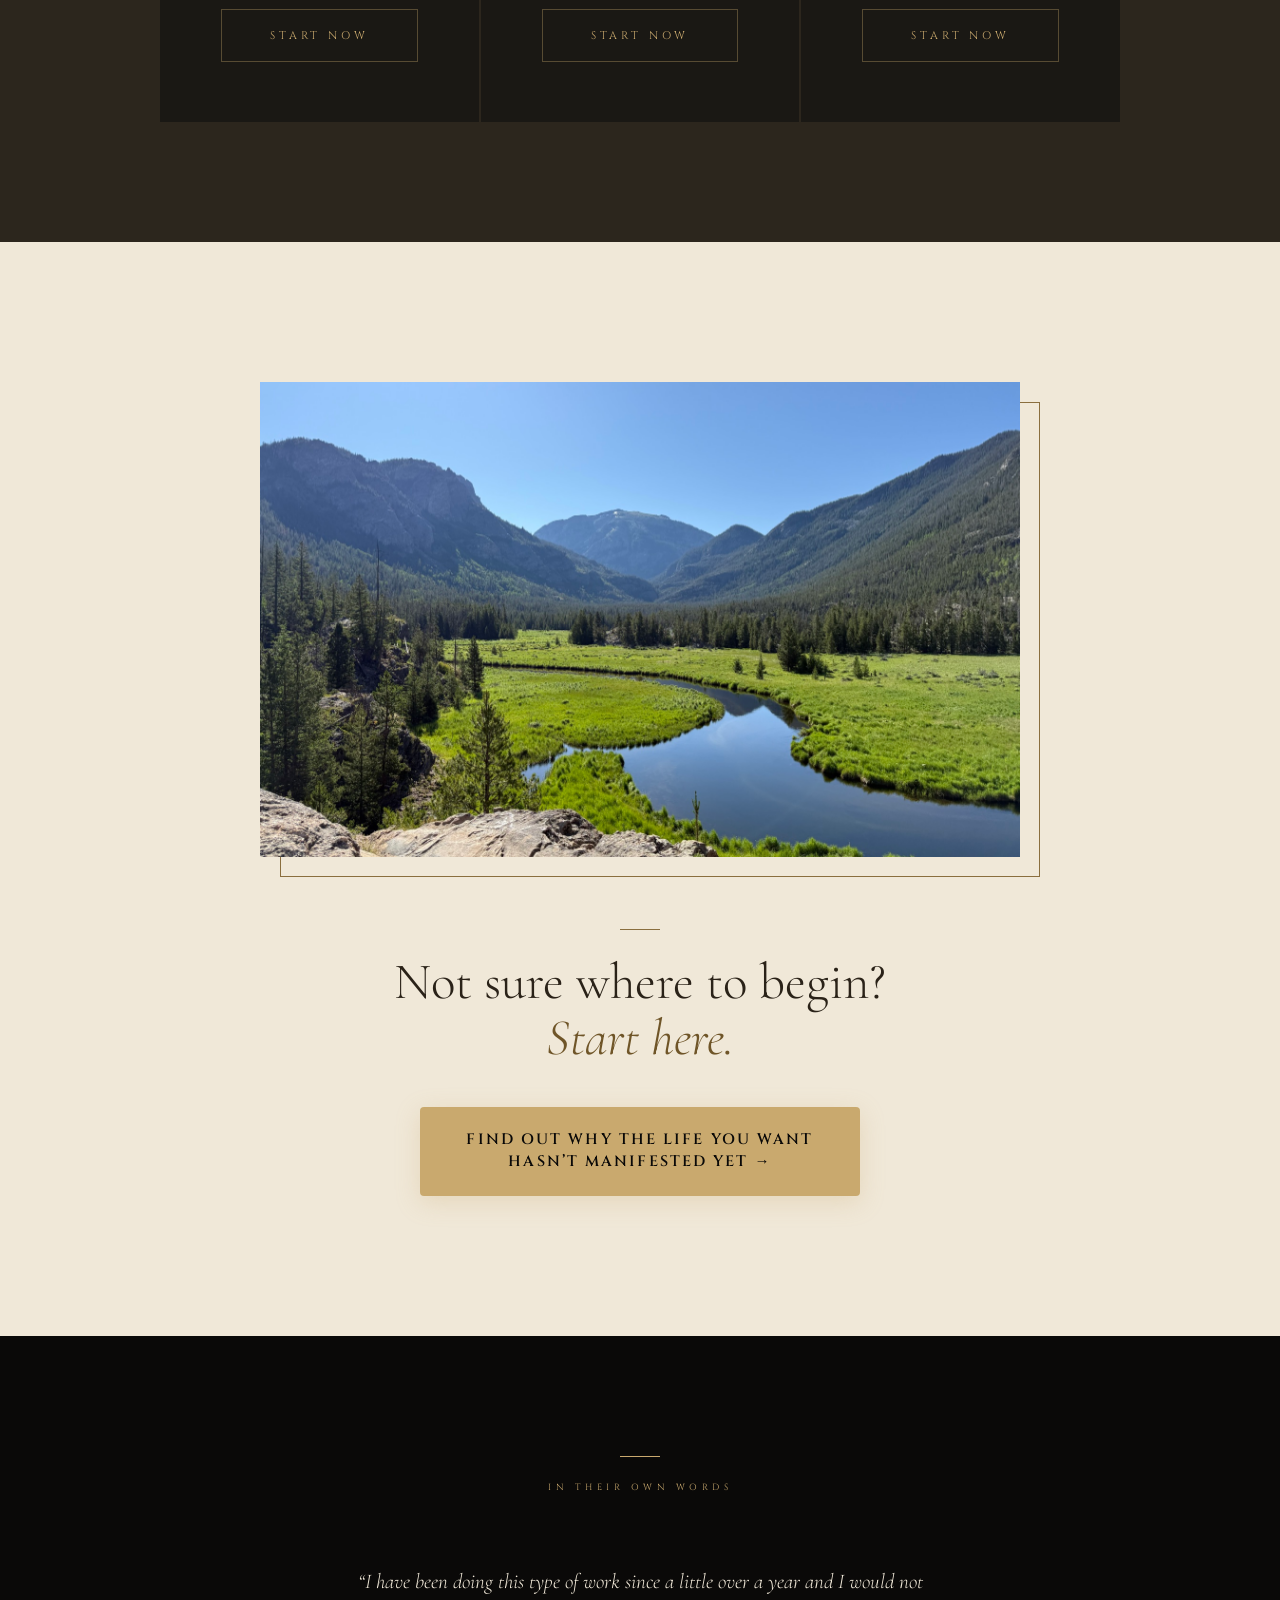
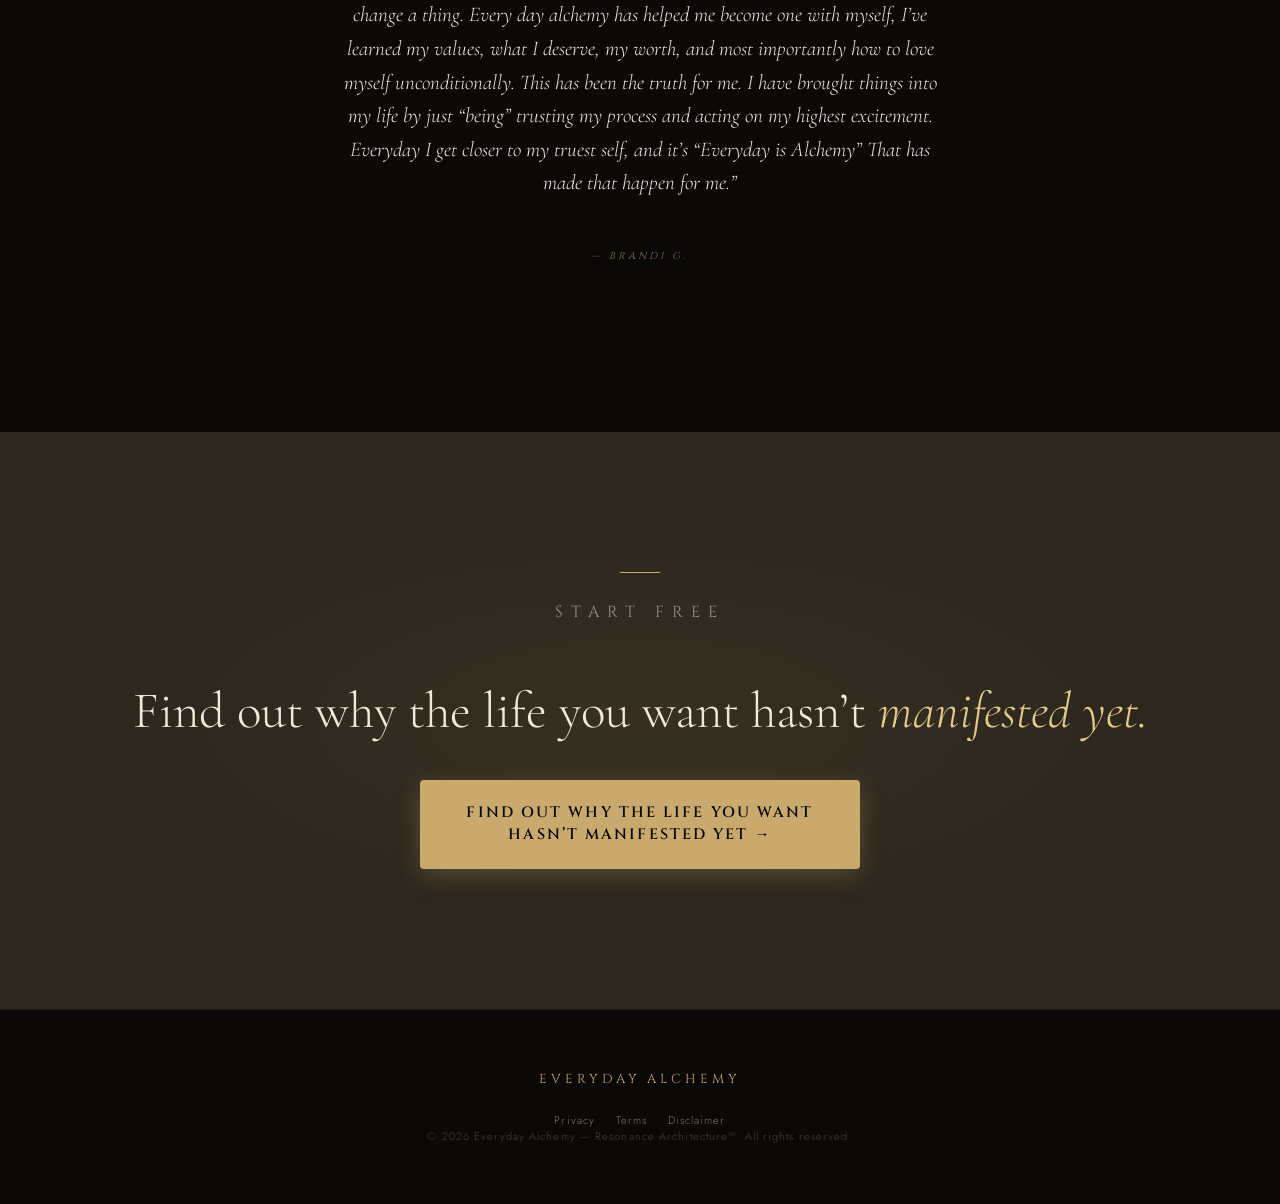
==== commit 5f03c6de: "Add photos with offset frames to hero, story, steps, Where To Start and river banner Co-Authored-By:" ====
--- a/index.html
+++ b/index.html
@@ -904,8 +904,8 @@
   #free .section-title em { color: #6f5528; }
   #free::before { background: none; }
   /* Where To Start: shared rows so names, descriptions and buttons line up across the three cards */
-  #start .pillars { grid-template-rows: auto auto auto auto; }
-  #start .pillar { display: grid; grid-row: span 4; grid-template-rows: subgrid; justify-items: center; align-items: start; row-gap: 0; }
+  #start .pillars { grid-template-rows: auto auto auto auto auto; }
+  #start .pillar { display: grid; grid-row: span 5; grid-template-rows: subgrid; justify-items: center; align-items: start; row-gap: 0; }
   #start .pillar-name { align-self: center; }
   #start .pillar-desc { margin-bottom: 28px; }
   #start .pillar .cta-secondary { margin: 0 !important; align-self: end; }
@@ -923,6 +923,39 @@
   .promo-bar:hover { background: #fff8e8; }
   nav { top: var(--promo-h) !important; }
   @media (max-width: 768px) { :root { --promo-h: 56px; } .promo-bar { font-size: 14px; } }
+  /* story photo: gold frame offset behind the picture */
+  .story-photo { position: relative; width: min(900px, 86vw); margin: 0 0 80px calc(50% - min(450px, 43vw)); }
+  .story-photo::before { content: ''; position: absolute; inset: 0; transform: translate(-22px, 22px); border: 1px solid rgba(201,169,110,0.55); z-index: 0; }
+  .story-photo img { position: relative; z-index: 1; display: block; width: 100%; height: auto; }
+  @media (max-width: 768px) { .story-photo::before { transform: translate(-10px, 10px); } .story-photo { margin-bottom: 56px; } }
+  /* hero: text left, photo right with offset gold frame and the sigil overlapping its corner */
+  .hero-grid { display: grid; grid-template-columns: 1fr 1fr; gap: 72px; align-items: center; width: min(1200px, 100%); margin: 0 auto; }
+  .hero-text { text-align: left; }
+  .hero-text .hero-divider { display: none; }
+  .hero-text .hero-title { font-size: clamp(36px, 4.2vw, 64px); }
+  .hero-text .hero-subtitle { margin-bottom: 40px; }
+  .hero-visual { position: relative; opacity: 0; animation: fade-up 1s ease 0.7s forwards; }
+  .hero-visual::before { content: ''; position: absolute; inset: 0; transform: translate(22px, 22px); border: 1px solid rgba(201,169,110,0.55); z-index: 0; }
+  .hero-visual img { position: relative; z-index: 1; display: block; width: 100%; height: auto; aspect-ratio: 4 / 3; object-fit: cover; }
+  .hero-visual .hero-sigil { position: absolute; z-index: 2; left: -44px; bottom: -44px; width: 132px; height: 132px; margin: 0; padding: 10px; background: #0a0908; border-radius: 50%; opacity: 1; }
+  @media (max-width: 900px) {
+    .hero-grid { grid-template-columns: 1fr; gap: 56px; }
+    .hero { padding-top: 160px; }
+    .hero-text { text-align: center; }
+    .hero-text .hero-divider { display: block; }
+    .hero-visual { width: min(520px, 84vw); margin: 0 auto; }
+    .hero-visual::before { transform: translate(12px, 12px); }
+    .hero-visual .hero-sigil { left: -16px; bottom: -28px; width: 96px; height: 96px; padding: 8px; }
+  }
+  /* How It Works: photo above each step, offset gold outline, middle card staggered down */
+  #how .pillar-img { display: block; width: 100%; aspect-ratio: 4 / 5; object-fit: cover; margin: 0 0 36px; position: relative; z-index: 1; box-shadow: 12px 12px 0 -1px #e6dcc6, 12px 12px 0 0 #8a6e3e; }
+  @media (min-width: 901px) { #how .pillar:nth-child(2) { transform: translateY(48px); } #how .pillars { padding-bottom: 48px; } }
+  #start .pillar-img { width: 100%; justify-self: stretch; aspect-ratio: 16 / 10; object-fit: cover; margin: 0 0 40px; position: relative; z-index: 1; box-shadow: -12px 12px 0 -1px var(--charcoal), -12px 12px 0 0 rgba(201,169,110,0.55); }
+  /* Not sure where to begin: river photo with offset outline on the cream band */
+  .begin-photo { position: relative; width: min(760px, 86vw); margin: 0 auto 72px; }
+  .begin-photo::before { content: ''; position: absolute; inset: 0; transform: translate(20px, 20px); border: 1px solid #8a6e3e; z-index: 0; }
+  .begin-photo img { position: relative; z-index: 1; display: block; width: 100%; height: auto; aspect-ratio: 16 / 10; object-fit: cover; }
+  @media (max-width: 768px) { .begin-photo::before { transform: translate(10px, 10px); } .begin-photo { margin-bottom: 56px; } }
 </style>
 </head>
 <body>
@@ -941,9 +974,17 @@
 
 <!-- HERO -->
 <section class="hero">
-  <div>
-    <!-- Star Tetrahedron as hero sigil -->
-    <svg class="hero-sigil" viewBox="500 150 800 870" fill="none" xmlns="http://www.w3.org/2000/svg">
+  <div class="hero-grid">
+    <div class="hero-text">
+      <h1 class="hero-title">Stop wondering when your manifestation will show up.<br><em>Change your beliefs for good.</em></h1>
+      <p class="hero-subtitle">Get the life you've been waiting for.</p>
+      <div class="hero-divider"></div>
+      <a href="#call" class="cta-primary">Find out why the life you want hasn&rsquo;t manifested yet &rarr;</a>
+    </div>
+    <div class="hero-visual">
+      <img src="images/web/hero-icosahedron.jpg" alt="A glowing mirrored geometric sculpture lit at night in the snow">
+      <!-- Star Tetrahedron as hero sigil, overlapping the photo corner -->
+      <svg class="hero-sigil" viewBox="500 150 800 870" fill="none" xmlns="http://www.w3.org/2000/svg">
       <defs>
         <clipPath id="merkaba-clip">
           <circle cx="901.9" cy="584" r="349"/>
@@ -973,11 +1014,7 @@
       <!-- Outer circle rendered last, clean -->
       <circle cx="901.9" cy="584" r="349" stroke="#c9a96e" stroke-width="4" opacity="0.7"/>
     </svg>
-
-    <h1 class="hero-title">Stop wondering when your manifestation will show up.<br><em>Change your beliefs for good.</em></h1>
-    <p class="hero-subtitle">Get the life you've been waiting for.</p>
-    <div class="hero-divider"></div>
-    <a href="#call" class="cta-primary">Find out why the life you want hasn&rsquo;t manifested yet &rarr;</a>
+    </div>
   </div>
 </section>
 
@@ -1001,14 +1038,17 @@
     </div>
     <div class="pillars">
       <div class="pillar reveal">
+        <img class="pillar-img" src="images/web/how-spiral.jpg" alt="Ocean waves breaking on rocks" loading="lazy">
         <span class="pillar-roman">I</span>
         <div class="pillar-name">Stop the Spiral</div>
       </div>
       <div class="pillar reveal" style="transition-delay: 0.15s">
+        <img class="pillar-img" src="images/web/how-doubt.jpg" alt="Still mountain lake reflecting the sky" loading="lazy">
         <span class="pillar-roman">II</span>
         <div class="pillar-name">End the Doubt</div>
       </div>
       <div class="pillar reveal" style="transition-delay: 0.30s">
+        <img class="pillar-img" src="images/web/how-next.jpg" alt="Sunset over a coastal town from an infinity pool" loading="lazy">
         <span class="pillar-roman">III</span>
         <div class="pillar-name">Know What to Do Next</div>
       </div>
@@ -1031,6 +1071,10 @@
       <div style="height: 57px;"></div>
       <p class="epiphany-pull reveal" style="margin-bottom: 0;"><em>Because I've stood exactly in that same spot.</em></p>
     </div>
+
+    <figure class="story-photo reveal">
+      <img src="images/web/story-night.jpg" alt="Tim with friends at a conference, standing in front of a lit golden geometric sculpture at night" loading="lazy">
+    </figure>
 
     <div class="story-block">
       <p class="story-p drop reveal">
@@ -1064,18 +1108,21 @@
     </div>
     <div class="pillars">
       <div class="pillar reveal">
+        <img class="pillar-img" src="images/web/start-quiz.jpg" alt="A glass flask with a glowing filament bulb" loading="lazy">
         <span class="pillar-roman">I</span>
         <div class="pillar-name">Find out why the life you want hasn&rsquo;t manifested yet</div>
         <p class="pillar-desc">Stop wondering.</p>
         <a href="#" class="cta-secondary" style="margin: 28px 0 0;">Start Now</a>
       </div>
       <div class="pillar reveal" style="transition-delay: 0.15s">
+        <img class="pillar-img" style="object-position: 35% 42%;" src="images/web/start-cohort.jpg" alt="An altar table with a glowing salt lamp, crystals, coins and an alchemy book" loading="lazy">
         <span class="pillar-roman">II</span>
         <div class="pillar-name">The Cohort</div>
         <p class="pillar-desc">Change your beliefs for good.</p>
         <a href="#" class="cta-secondary" style="margin: 28px 0 0;">Start Now</a>
       </div>
       <div class="pillar reveal" style="transition-delay: 0.3s">
+        <img class="pillar-img" src="images/web/start-mastermind.jpg" alt="A Flower of Life mosaic in black and white tile on a wall" loading="lazy">
         <span class="pillar-roman">III</span>
         <div class="pillar-name">The Mastermind</div>
         <p class="pillar-desc">Design the life you&rsquo;ve always wanted.</p>
@@ -1088,6 +1135,9 @@
 <!-- FREE ENTRY (quiz): TODO add the quiz link -->
 <section class="cta-section" id="free">
   <div style="position: relative; z-index: 1;">
+    <figure class="begin-photo">
+      <img src="images/web/begin-river.jpg" alt="A river winding through a green mountain meadow" loading="lazy">
+    </figure>
     <div class="section-rule"></div>
     <h2 class="section-title">Not sure where to begin?<br><em>Start here.</em></h2>
     <div style="margin-top: 40px;">
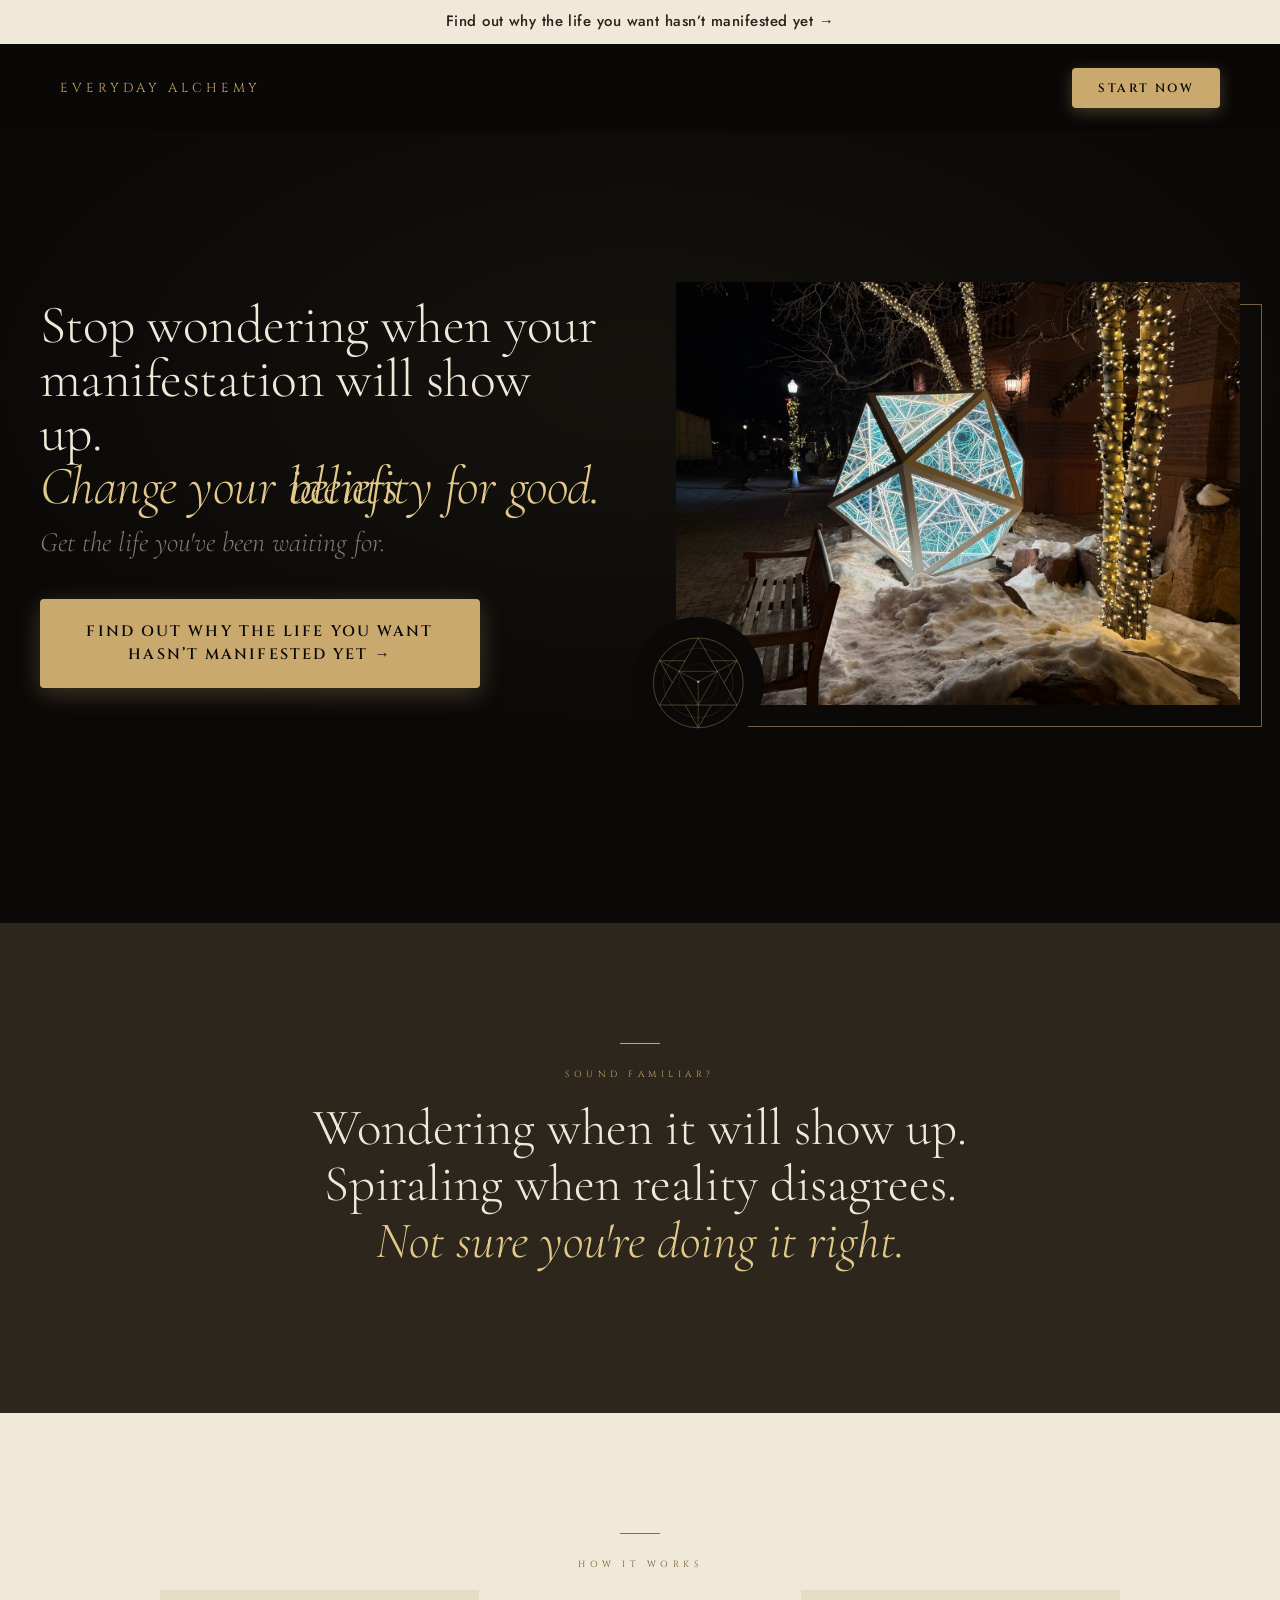
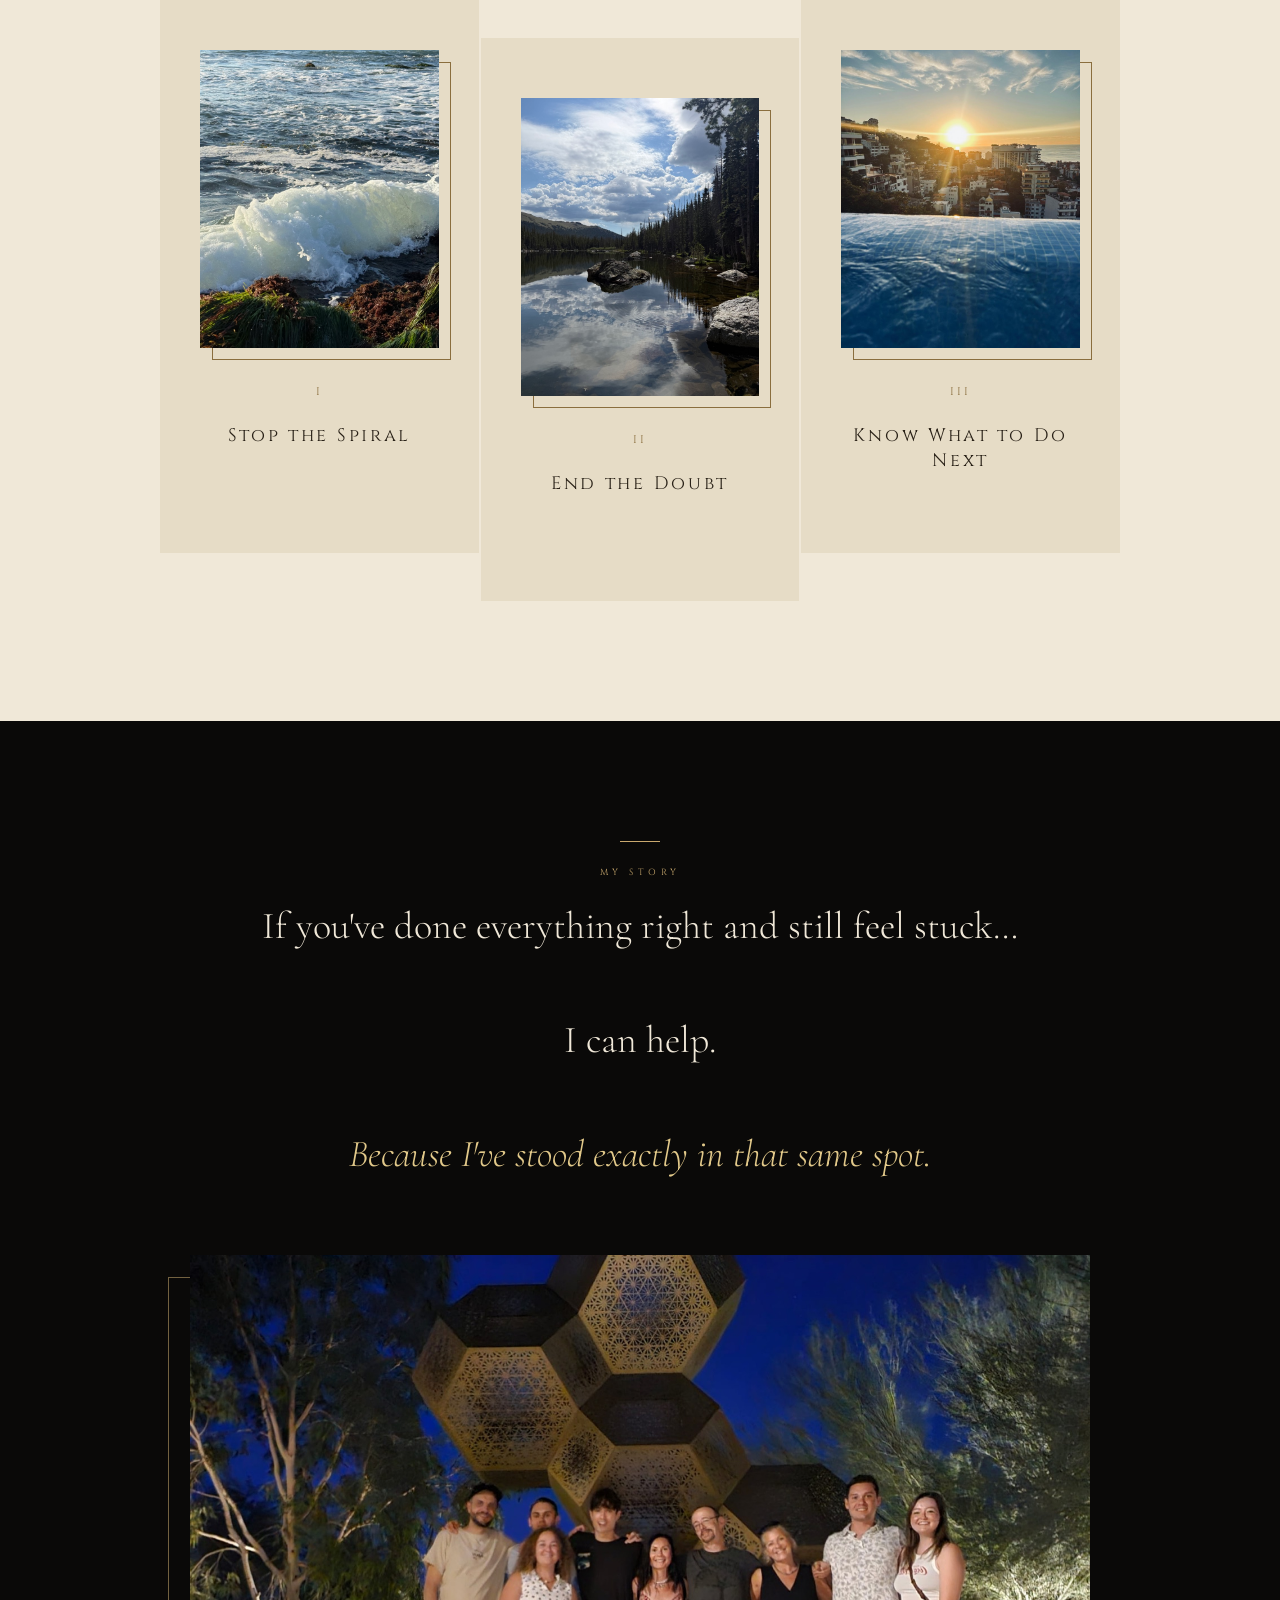
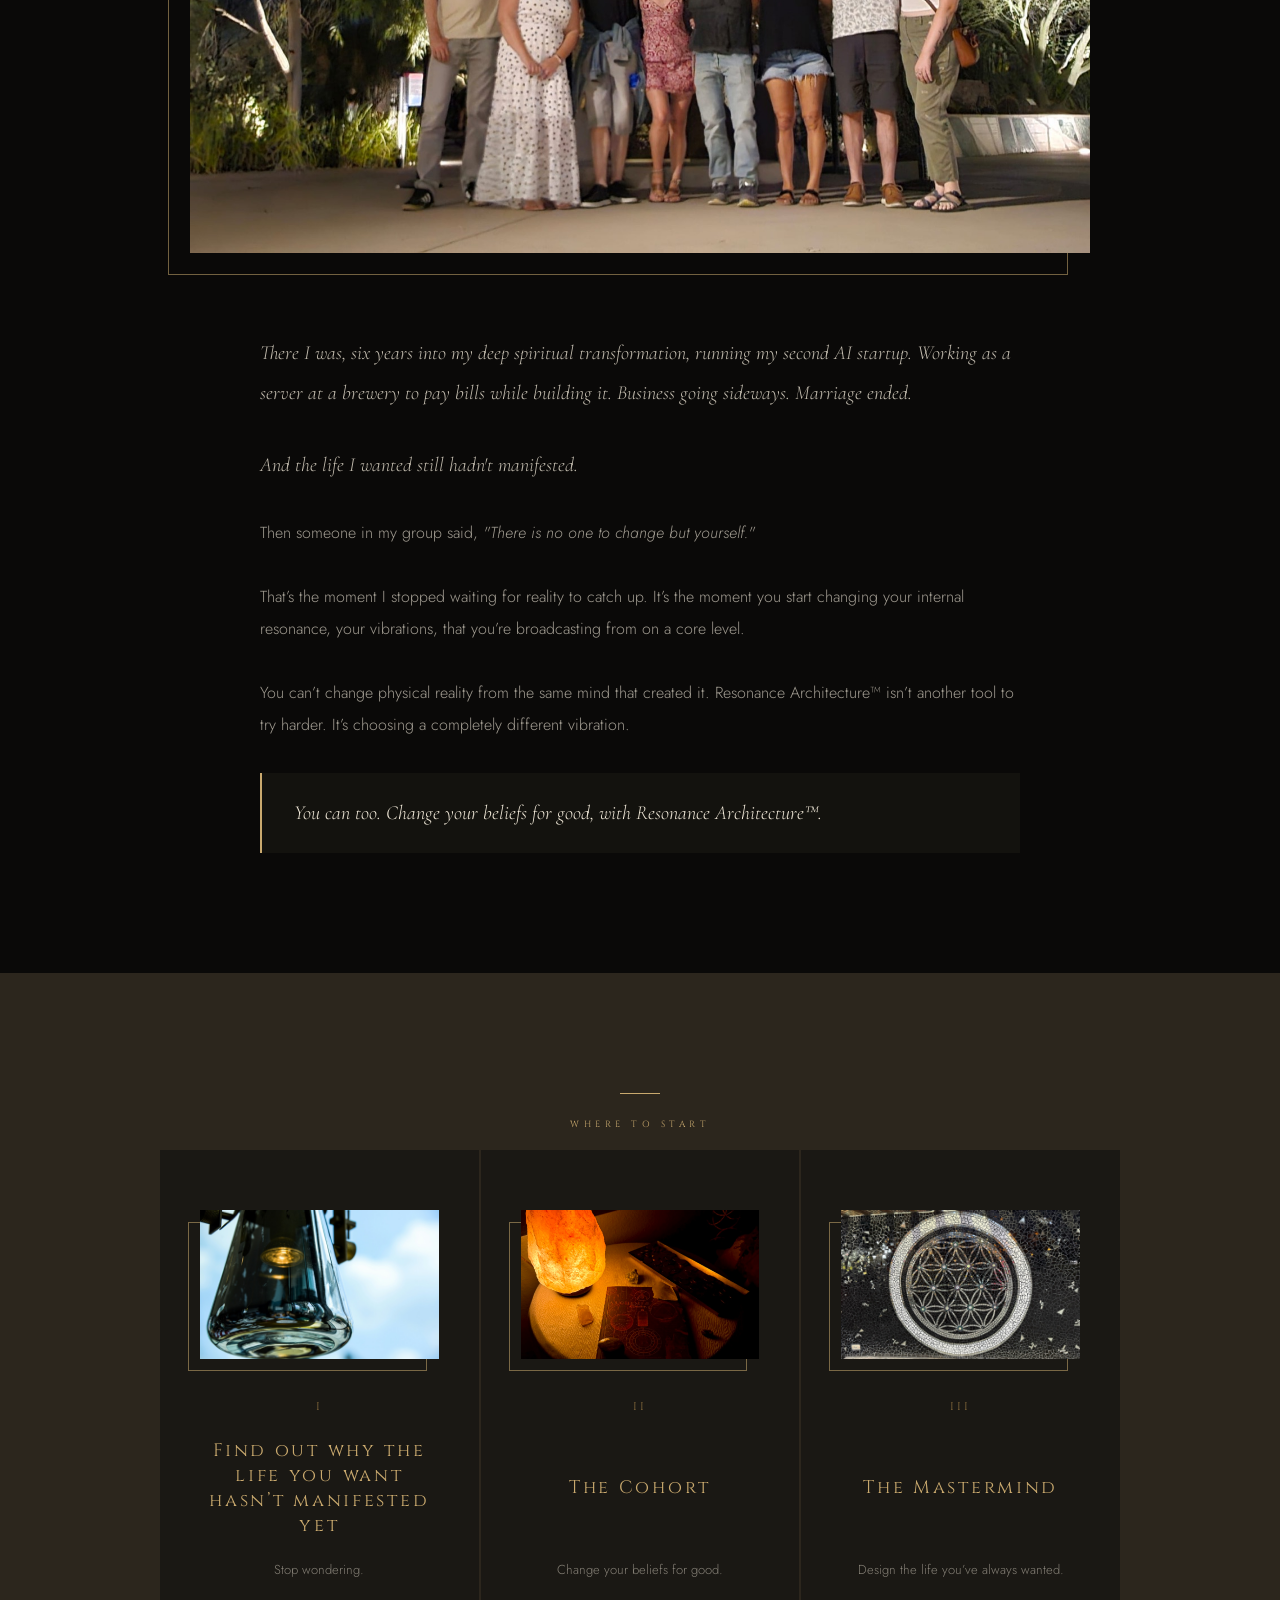
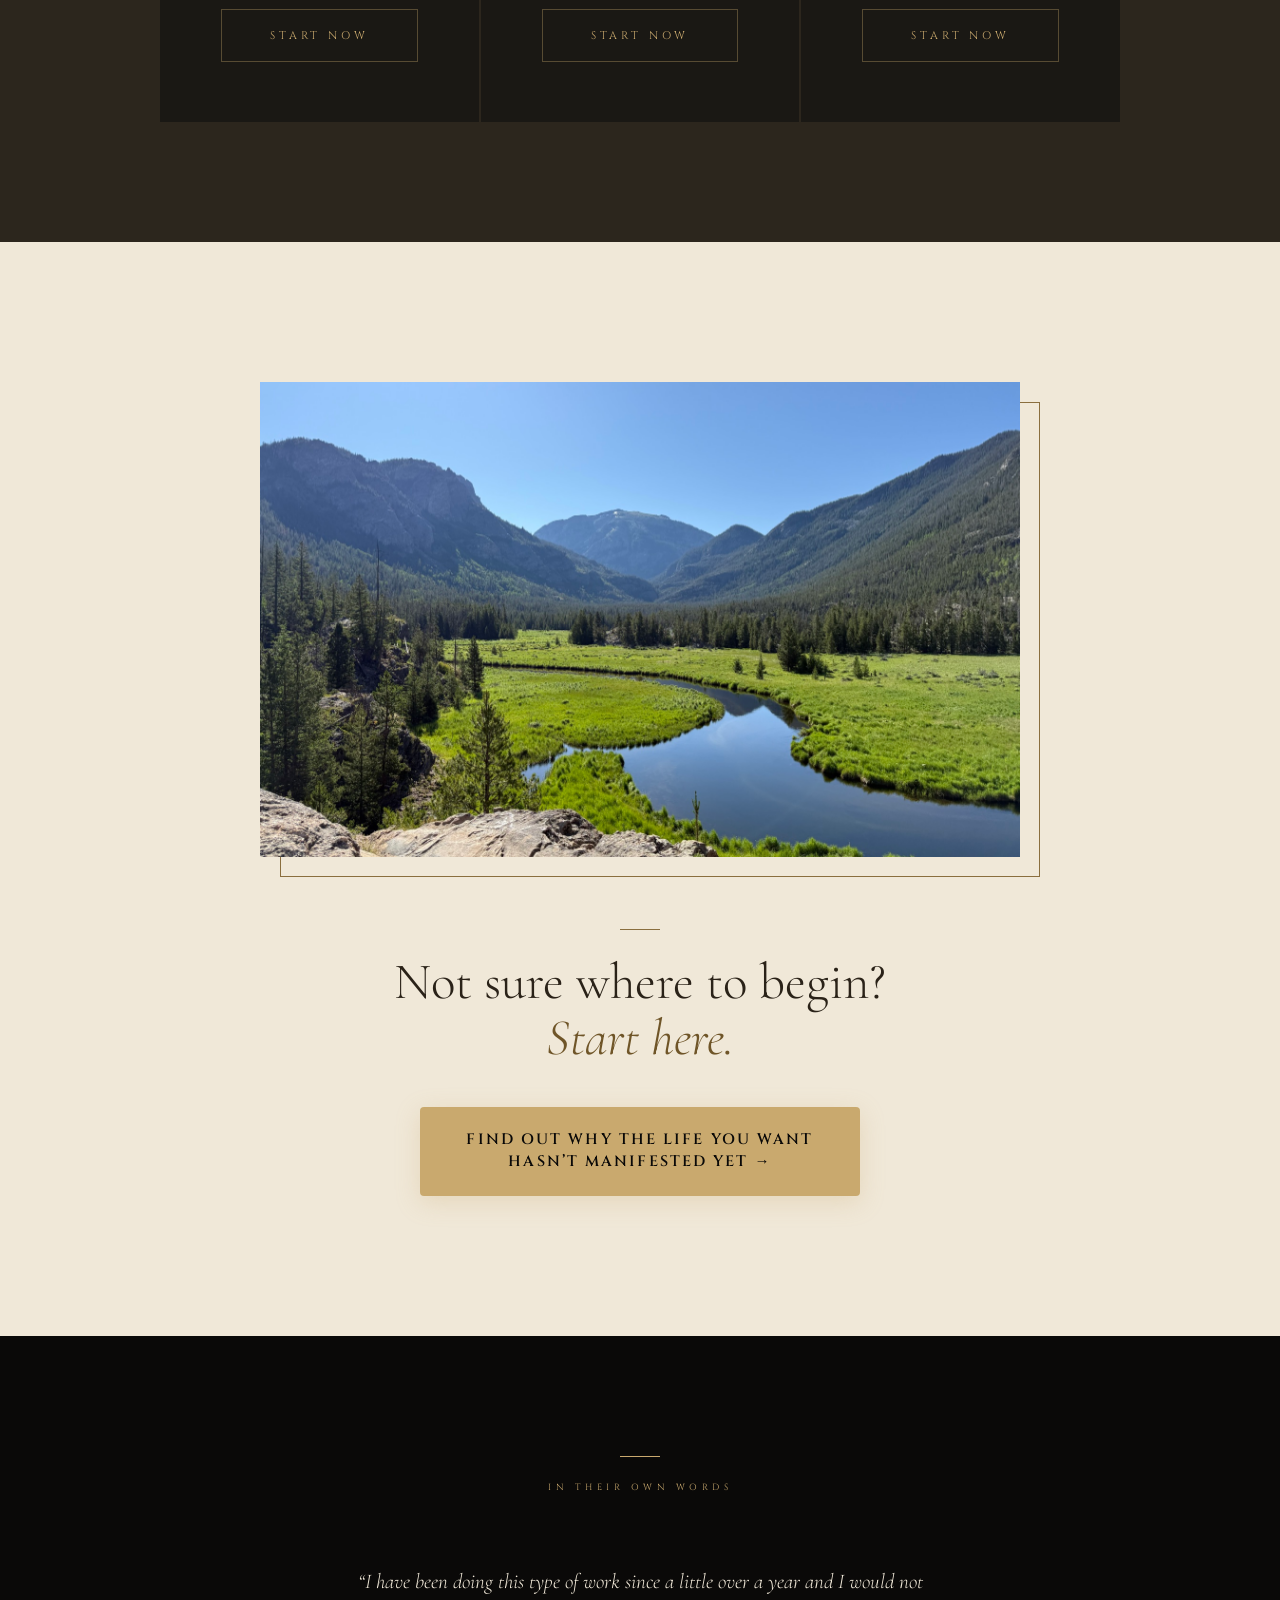
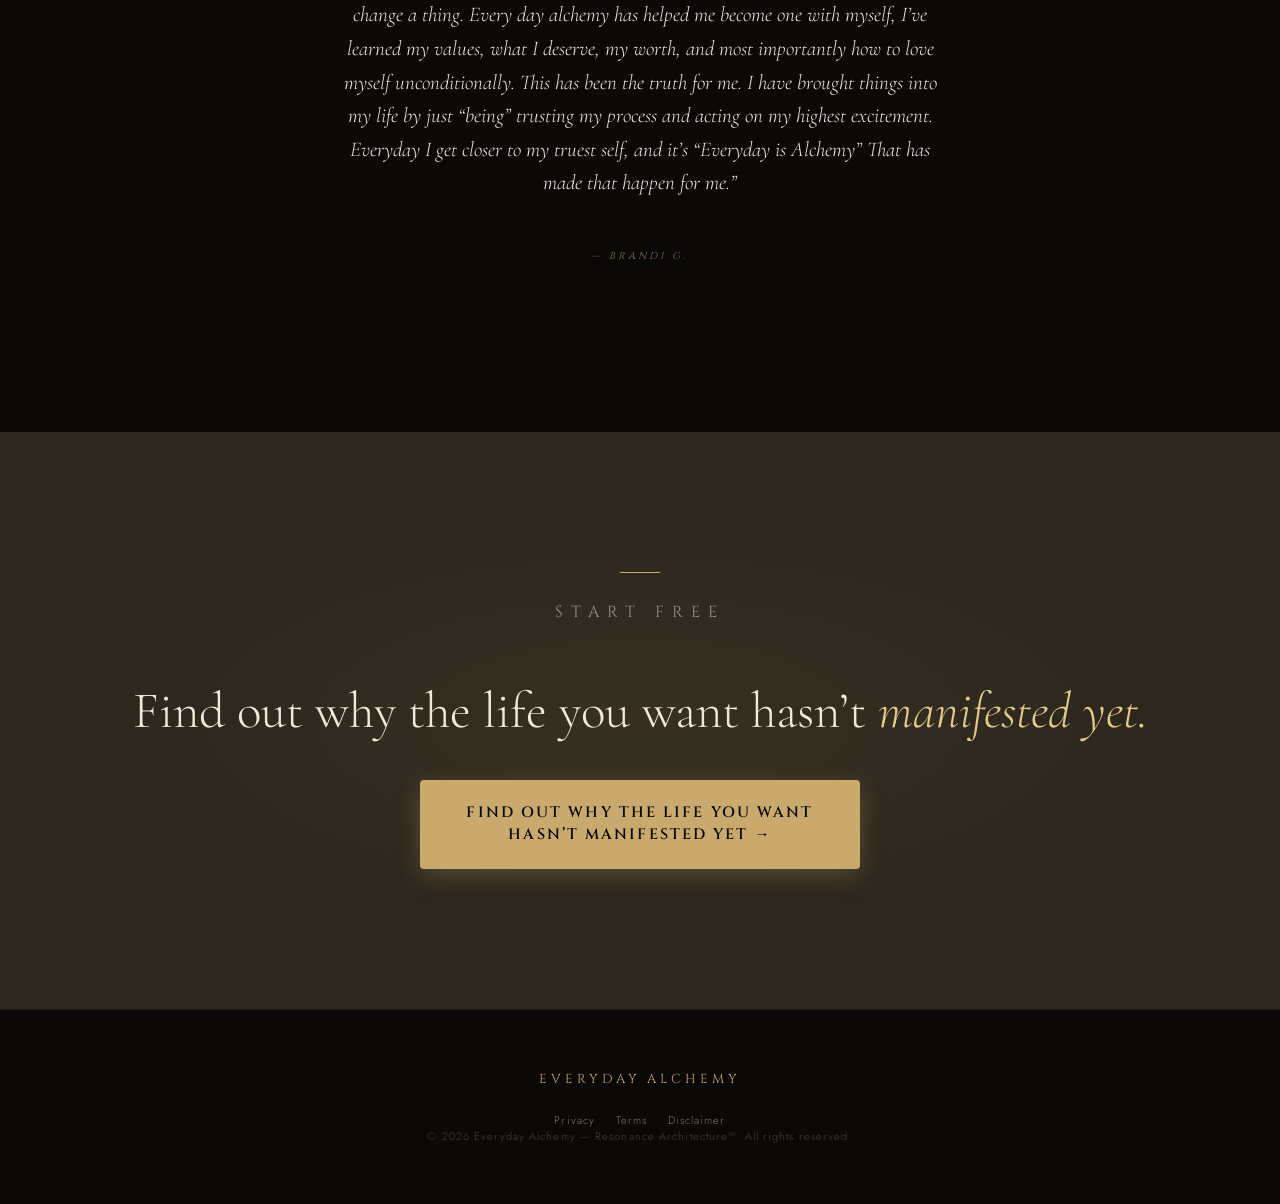
==== commit 93fb62ee: "Add hero word changer cycling beliefs, identity, resonance Co-Authored-By: Claude Sonnet 5.5 <norepl" ====
--- a/index.html
+++ b/index.html
@@ -956,19 +956,25 @@
   .begin-photo::before { content: ''; position: absolute; inset: 0; transform: translate(20px, 20px); border: 1px solid #8a6e3e; z-index: 0; }
   .begin-photo img { position: relative; z-index: 1; display: block; width: 100%; height: auto; aspect-ratio: 16 / 10; object-fit: cover; }
   @media (max-width: 768px) { .begin-photo::before { transform: translate(10px, 10px); } .begin-photo { margin-bottom: 56px; } }
+  /* hero word changer: beliefs, identity, resonance (width follows the visible word) */
+  .word-rotator { display: inline-grid; justify-items: start; vertical-align: bottom; white-space: nowrap; transition: width 0.6s ease; }
+  .word-rotator > span { grid-area: 1 / 1; opacity: 0; transform: translateY(0.3em); transition: opacity 0.5s ease, transform 0.5s ease; }
+  .word-rotator > span.is-active { opacity: 1; transform: translateY(0); }
+  .word-rotator > span.is-leaving { opacity: 0; transform: translateY(-0.3em); }
+  .sr-only { position: absolute; width: 1px; height: 1px; overflow: hidden; clip: rect(0 0 0 0); white-space: nowrap; }
 </style>
 </head>
 <body>
 
 <canvas class="geo-canvas" id="geoCanvas"></canvas>
 
-<a href="#call" class="promo-bar">Find out why the life you want hasn&rsquo;t manifested yet &rarr;</a>
+<a href="quiz.html" class="promo-bar">Find out why the life you want hasn&rsquo;t manifested yet &rarr;</a>
 
 <!-- NAV -->
 <nav>
   <span class="nav-logo">Everyday Alchemy</span>
   <ul class="nav-links">
-    <li><a href="#call" class="nav-cta">Start Now</a></li>
+    <li><a href="quiz.html" class="nav-cta">Start Now</a></li>
   </ul>
 </nav>
 
@@ -976,10 +982,10 @@
 <section class="hero">
   <div class="hero-grid">
     <div class="hero-text">
-      <h1 class="hero-title">Stop wondering when your manifestation will show up.<br><em>Change your beliefs for good.</em></h1>
+      <h1 class="hero-title">Stop wondering when your manifestation will show up.<br><em>Change your <span class="word-rotator" aria-hidden="true"><span class="is-active">beliefs</span><span>identity</span><span>resonance</span></span><span class="sr-only">beliefs</span> for good.</em></h1>
       <p class="hero-subtitle">Get the life you've been waiting for.</p>
       <div class="hero-divider"></div>
-      <a href="#call" class="cta-primary">Find out why the life you want hasn&rsquo;t manifested yet &rarr;</a>
+      <a href="quiz.html" class="cta-primary">Find out why the life you want hasn&rsquo;t manifested yet &rarr;</a>
     </div>
     <div class="hero-visual">
       <img src="images/web/hero-icosahedron.jpg" alt="A glowing mirrored geometric sculpture lit at night in the snow">
@@ -1112,7 +1118,7 @@
         <span class="pillar-roman">I</span>
         <div class="pillar-name">Find out why the life you want hasn&rsquo;t manifested yet</div>
         <p class="pillar-desc">Stop wondering.</p>
-        <a href="#" class="cta-secondary" style="margin: 28px 0 0;">Start Now</a>
+        <a href="quiz.html" class="cta-secondary" style="margin: 28px 0 0;">Start Now</a>
       </div>
       <div class="pillar reveal" style="transition-delay: 0.15s">
         <img class="pillar-img" style="object-position: 35% 42%;" src="images/web/start-cohort.jpg" alt="An altar table with a glowing salt lamp, crystals, coins and an alchemy book" loading="lazy">
@@ -1141,7 +1147,7 @@
     <div class="section-rule"></div>
     <h2 class="section-title">Not sure where to begin?<br><em>Start here.</em></h2>
     <div style="margin-top: 40px;">
-      <a href="#" class="cta-primary">Find out why the life you want hasn&rsquo;t manifested yet &rarr;</a>
+      <a href="quiz.html" class="cta-primary">Find out why the life you want hasn&rsquo;t manifested yet &rarr;</a>
     </div>
   </div>
 </section>
@@ -1167,7 +1173,7 @@
     <p class="section-eyebrow">Start Free</p>
     <h2 class="section-title">Find out why the life you want hasn&rsquo;t <em>manifested yet.</em></h2>
     <div style="margin-top: 40px;">
-      <a href="#" class="cta-primary">Find out why the life you want hasn&rsquo;t manifested yet &rarr;</a>
+      <a href="quiz.html" class="cta-primary">Find out why the life you want hasn&rsquo;t manifested yet &rarr;</a>
     </div>
   </div>
 </section>
@@ -1228,5 +1234,27 @@
 }, { threshold: 0.12 });
 reveals.forEach(el => observer.observe(el));
 </script>
+<script>
+(function () {
+  var box = document.querySelector('.word-rotator');
+  if (!box) return;
+  var words = Array.prototype.slice.call(box.children);
+  var i = 0;
+  function fit() { box.style.width = words[i].getBoundingClientRect().width + 'px'; }
+  fit();
+  if (document.fonts && document.fonts.ready) document.fonts.ready.then(fit);
+  window.addEventListener('resize', fit);
+  if (window.matchMedia('(prefers-reduced-motion: reduce)').matches) return;
+  setInterval(function () {
+    var prev = words[i];
+    prev.classList.remove('is-active');
+    prev.classList.add('is-leaving');
+    setTimeout(function () { prev.classList.remove('is-leaving'); }, 600);
+    i = (i + 1) % words.length;
+    words[i].classList.add('is-active');
+    fit();
+  }, 3000);
+})();
+</script>
 </body>
 </html>
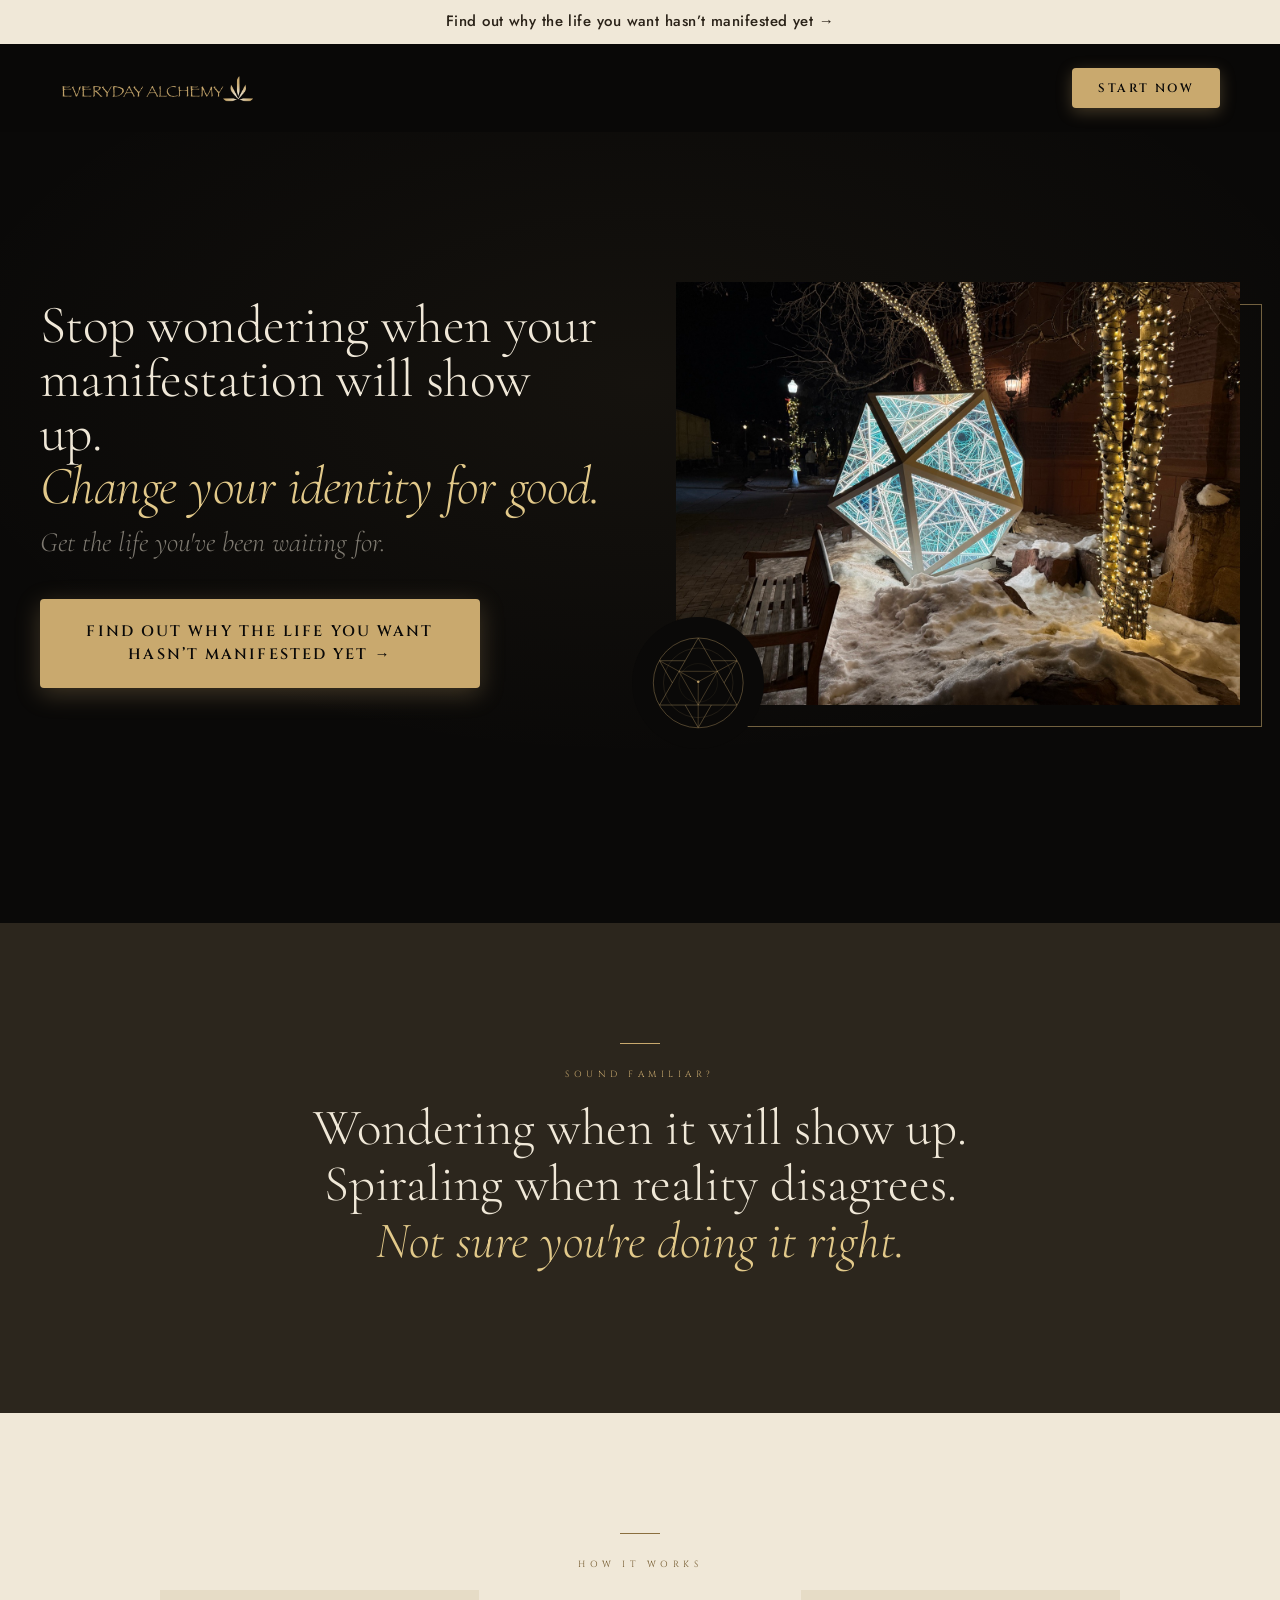
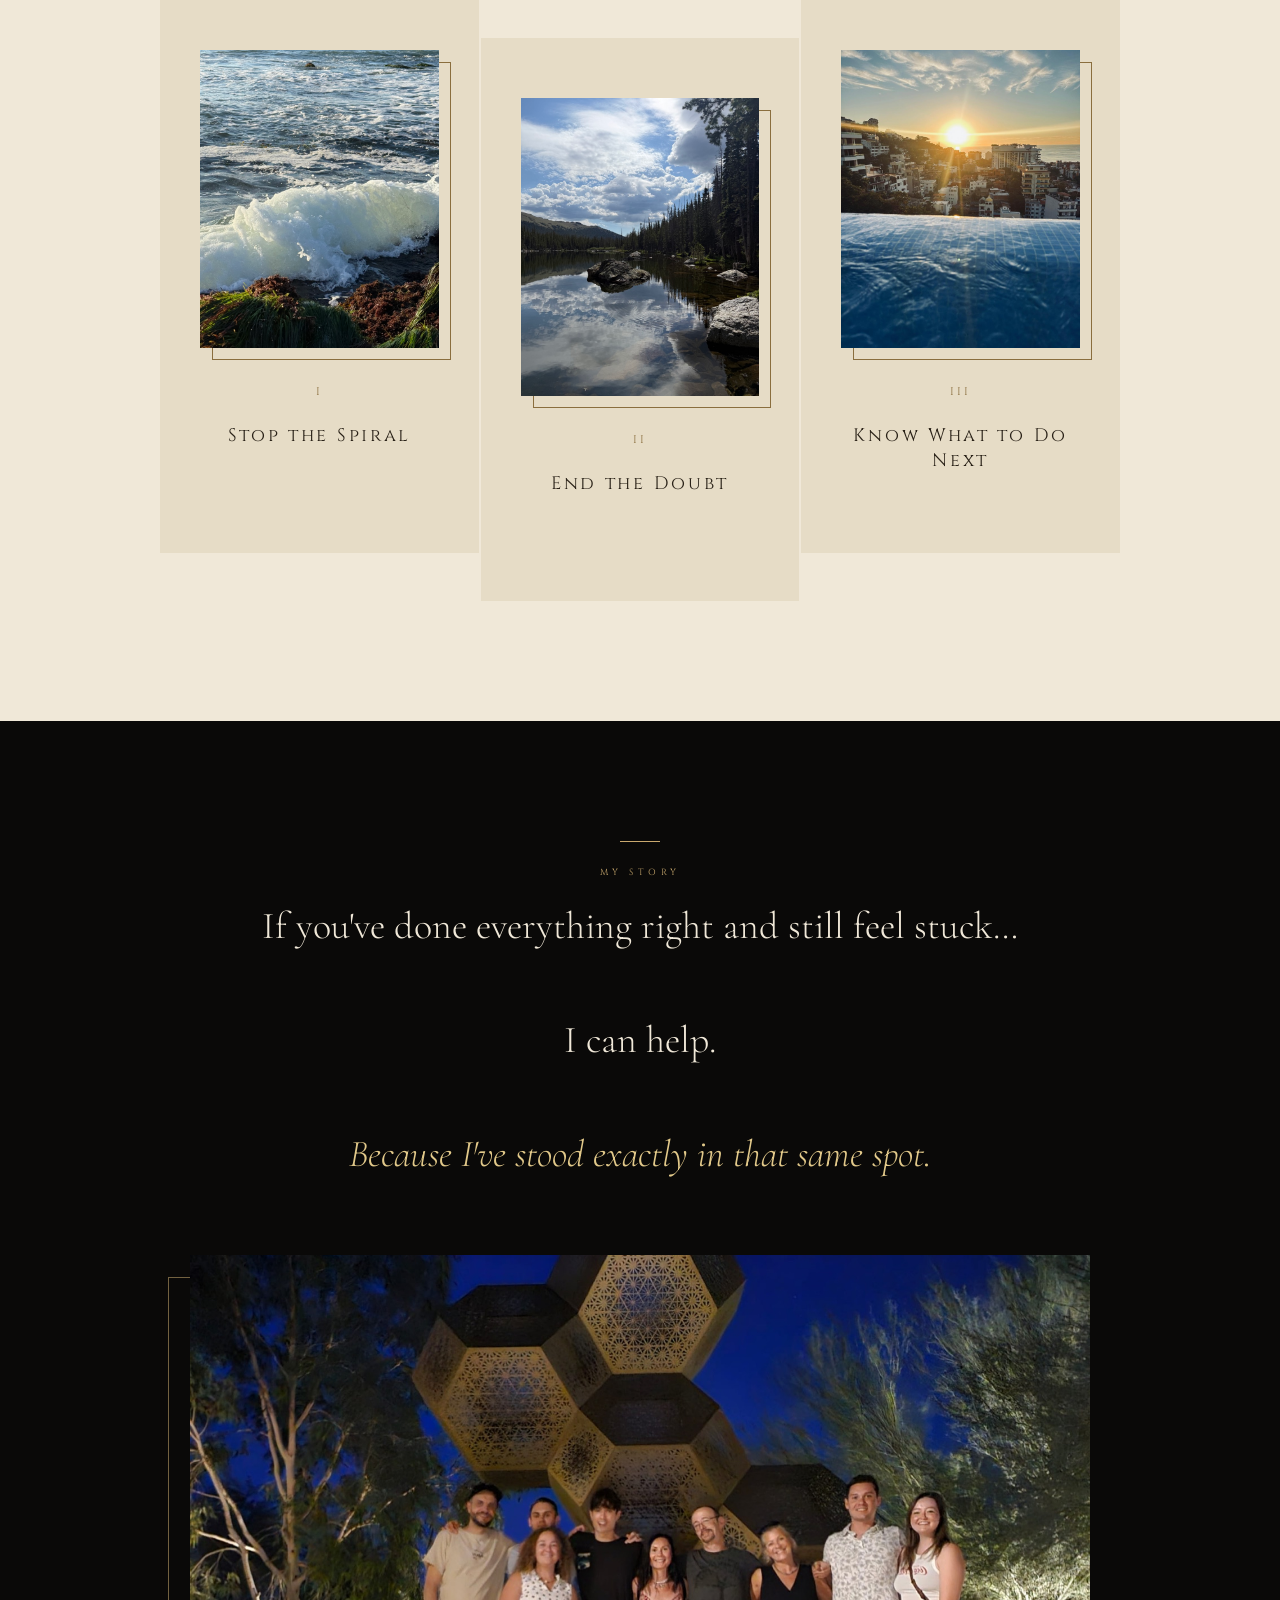
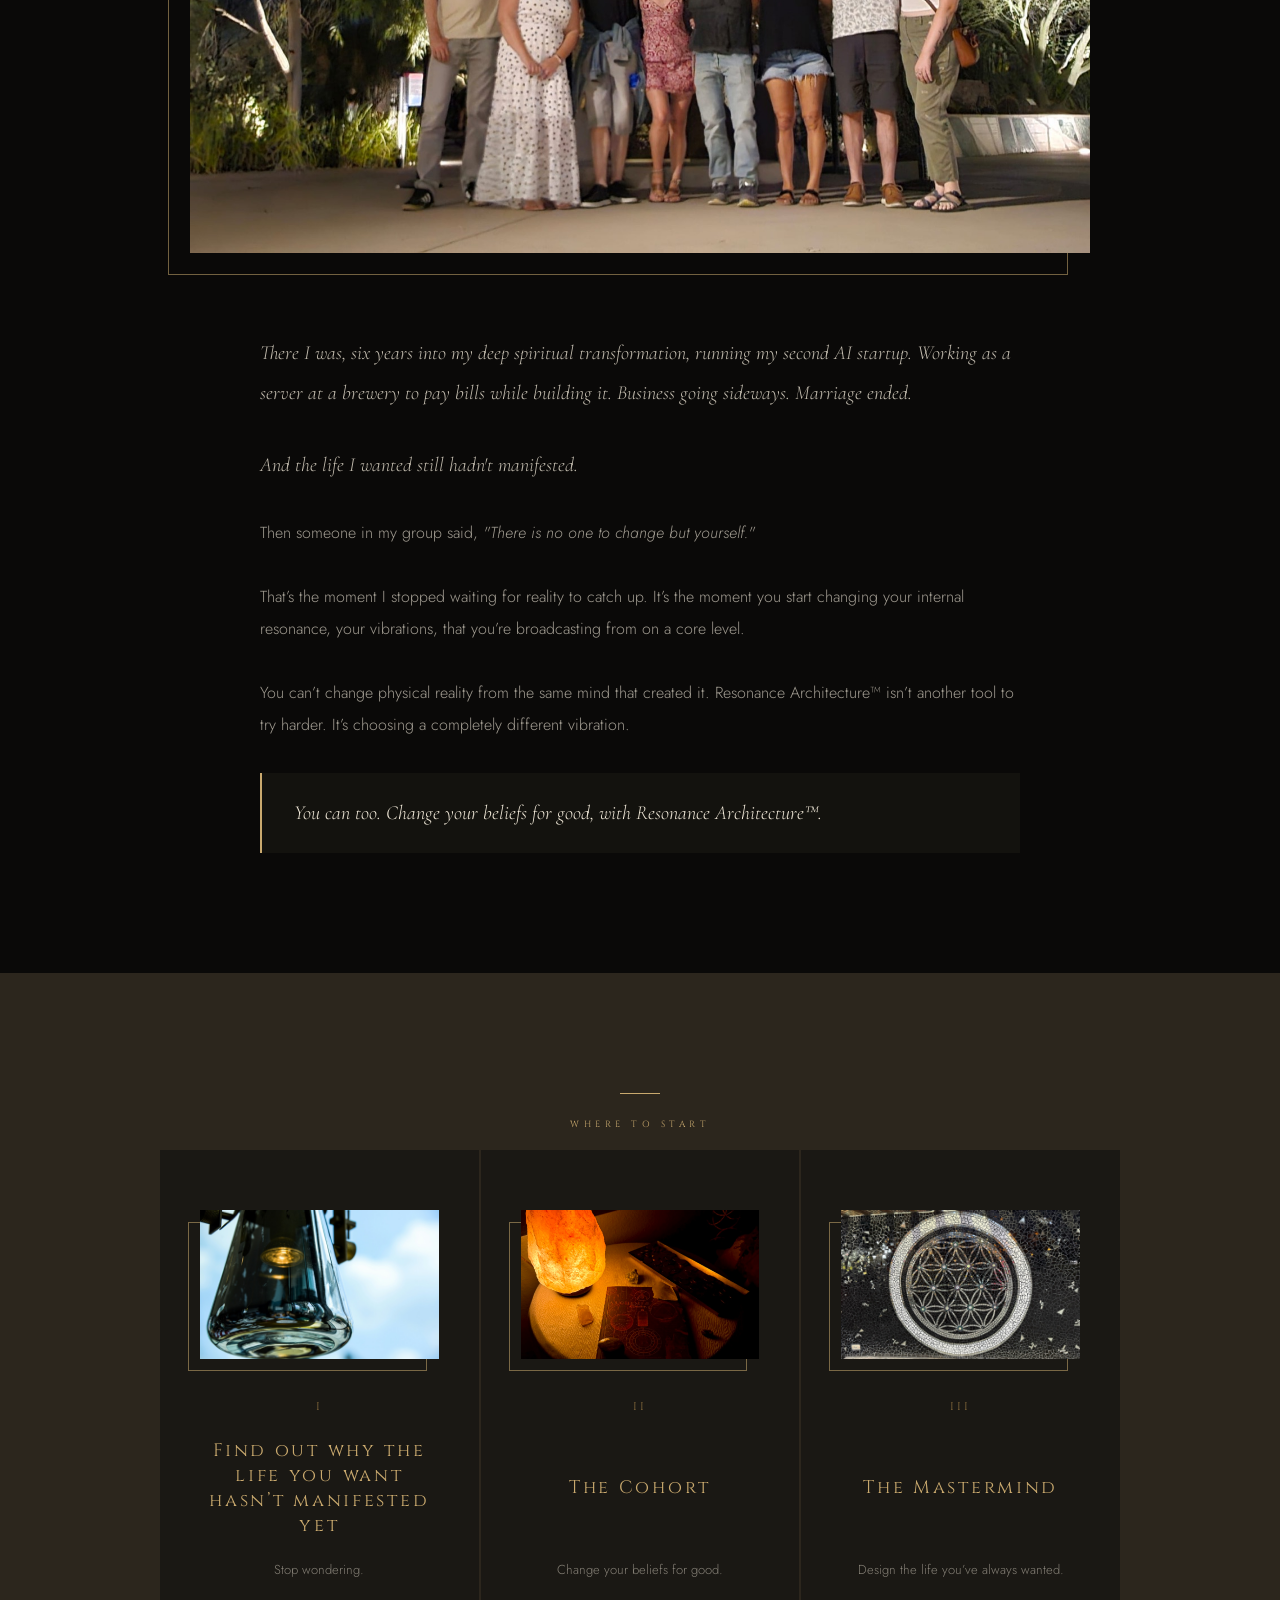
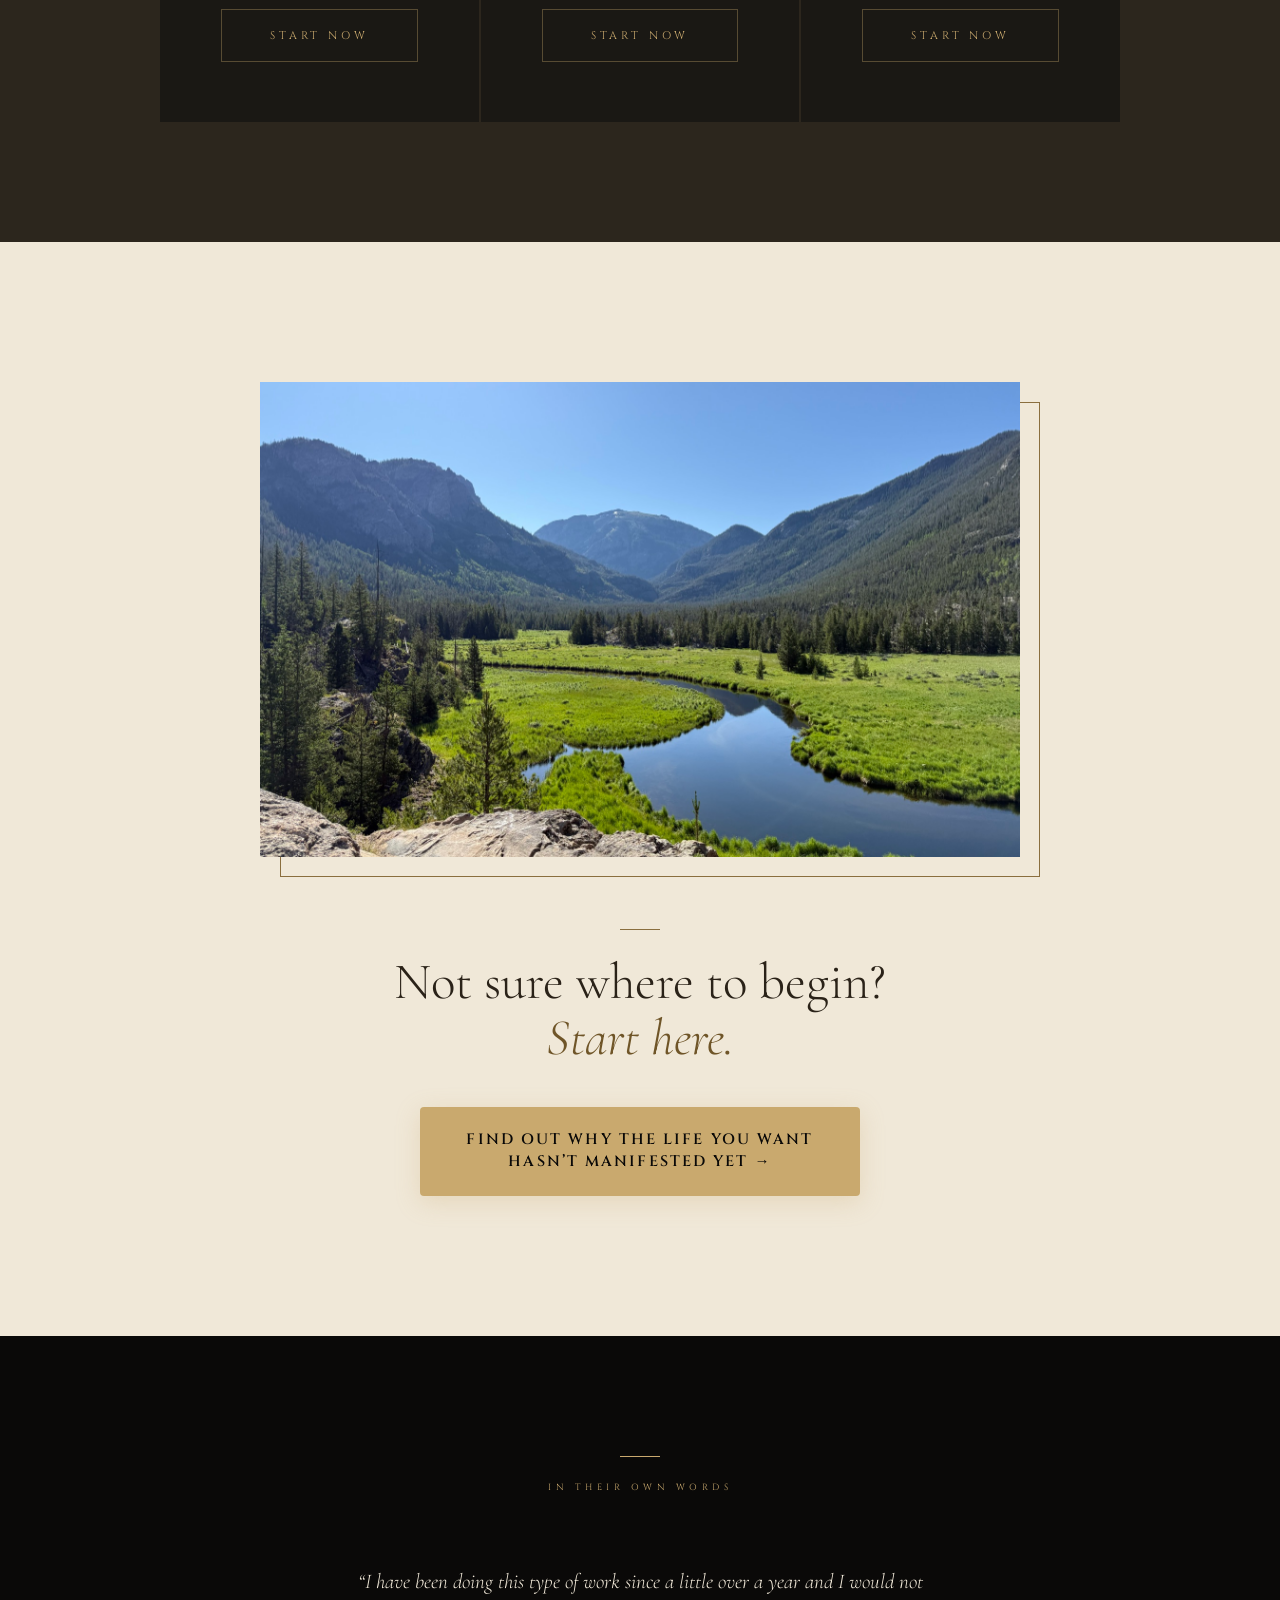
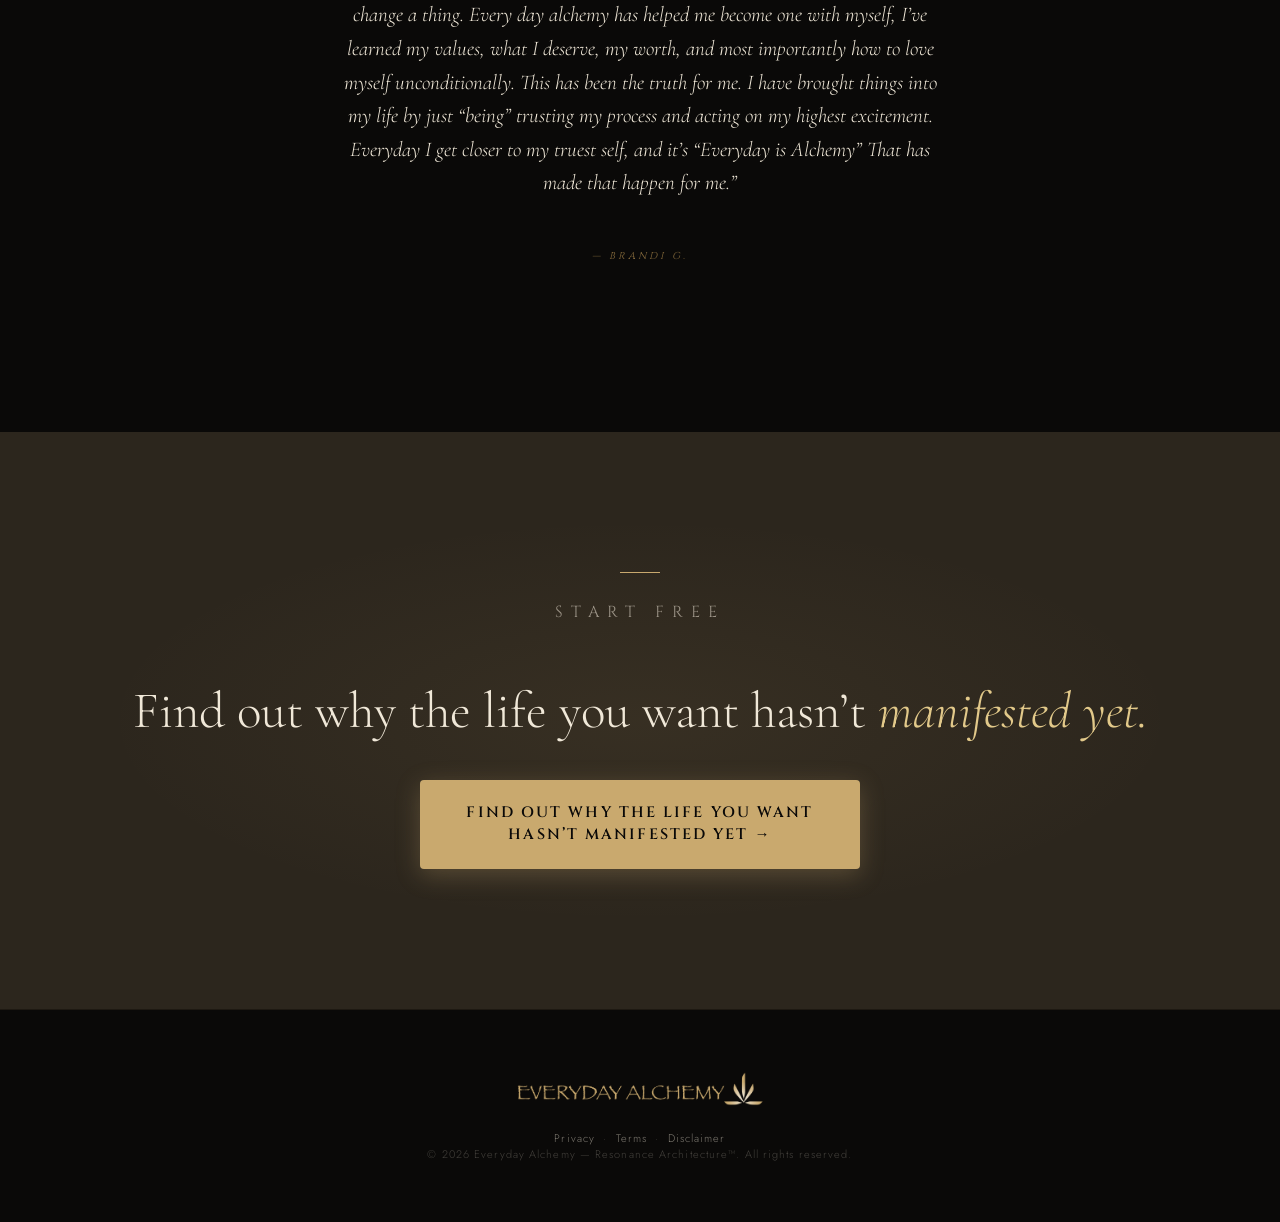
==== commit 471c5684: "Use the gold logo image in place of the text wordmark Home page nav and footer, quiz header, and pri" ====
--- a/index.html
+++ b/index.html
@@ -847,6 +847,9 @@
     display: block;
     margin-bottom: 24px;
   }
+
+  .nav-logo .logo-img { display: block; height: 28px; width: auto; }
+  footer .nav-logo .logo-img { height: 36px; margin: 0 auto; }
 
   footer p {
     font-size: 11px;
@@ -972,7 +975,7 @@
 
 <!-- NAV -->
 <nav>
-  <span class="nav-logo">Everyday Alchemy</span>
+  <a href="index.html" class="nav-logo"><img src="images/web/logo-gold.png" alt="Everyday Alchemy" class="logo-img"></a>
   <ul class="nav-links">
     <li><a href="quiz.html" class="nav-cta">Start Now</a></li>
   </ul>
@@ -1180,7 +1183,7 @@
 
 <!-- FOOTER -->
 <footer>
-  <span class="nav-logo">Everyday Alchemy</span>
+  <a href="index.html" class="nav-logo"><img src="images/web/logo-gold.png" alt="Everyday Alchemy" class="logo-img"></a>
   <p><a href="privacy.html">Privacy</a> &nbsp;·&nbsp; <a href="terms.html">Terms</a> &nbsp;·&nbsp; <a href="disclaimer.html">Disclaimer</a></p>
   <p>© 2026 Everyday Alchemy — Resonance Architecture™. All rights reserved.</p>
 </footer>
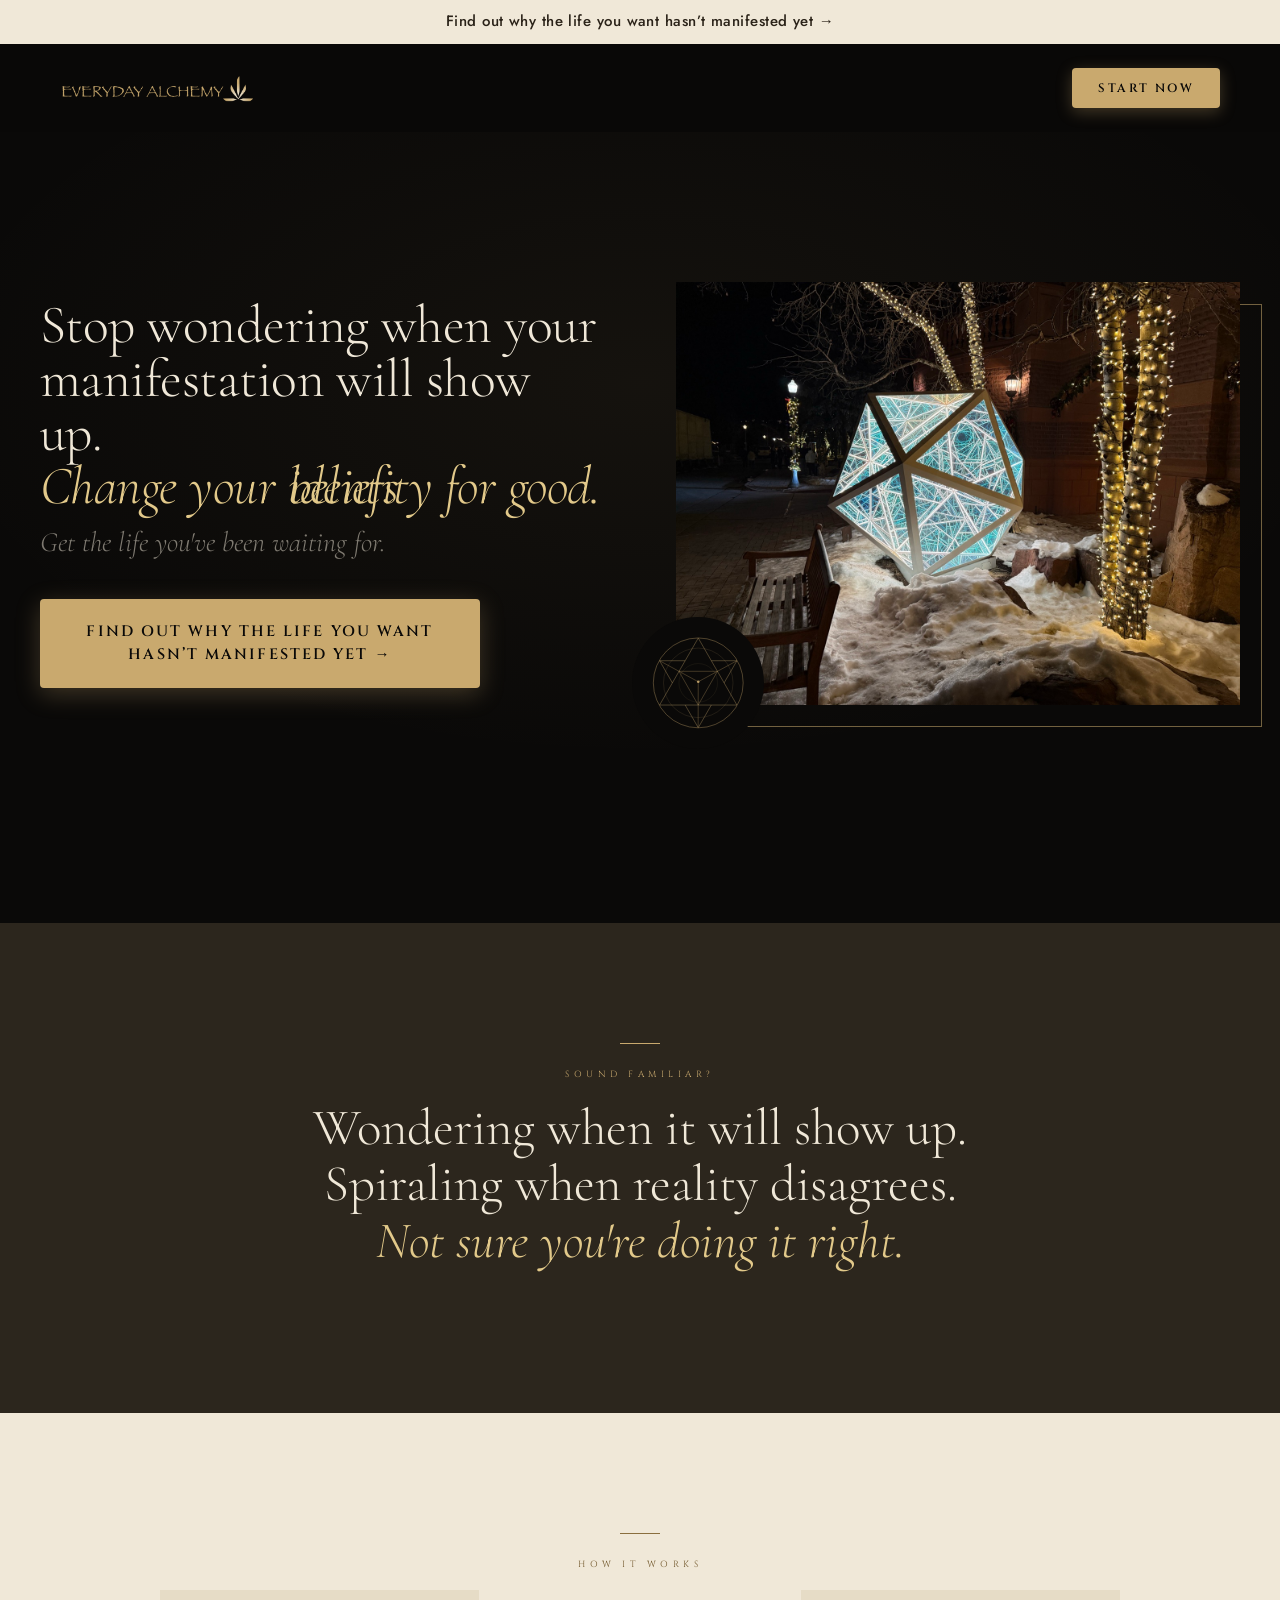
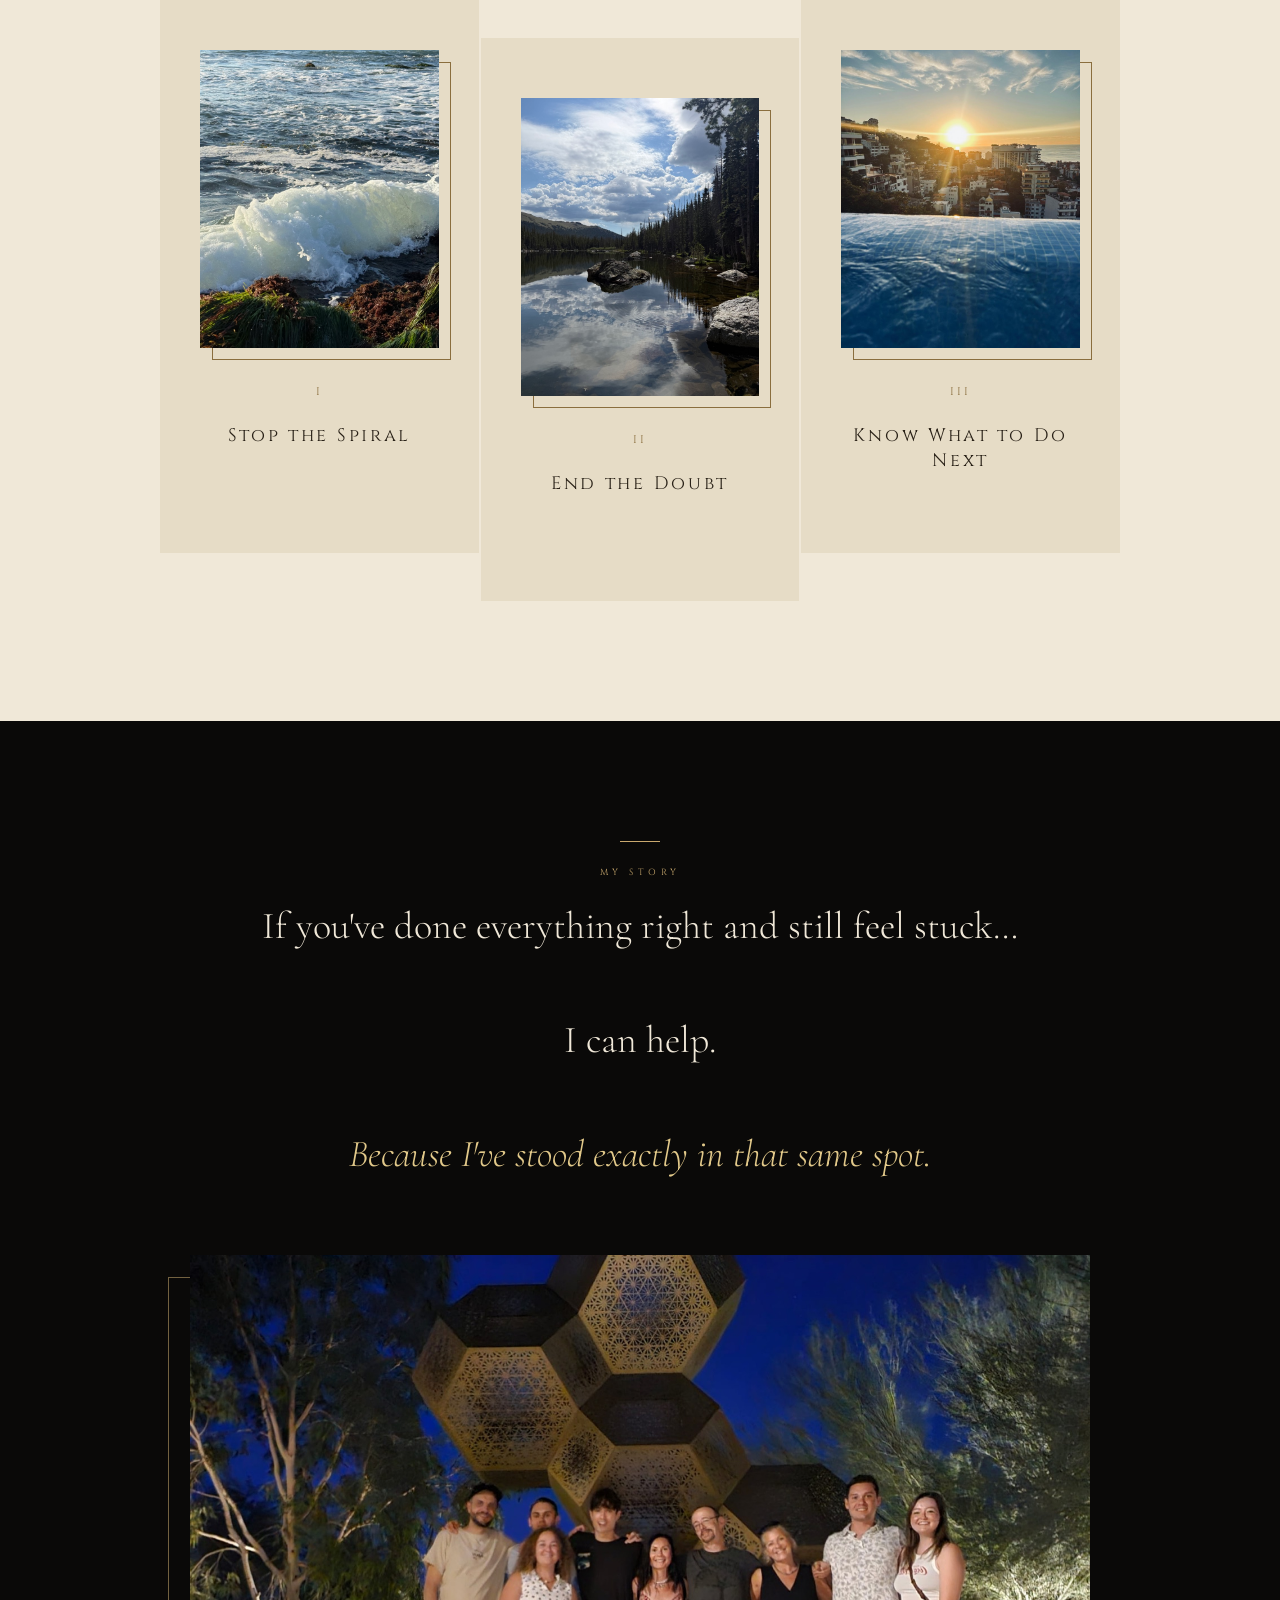
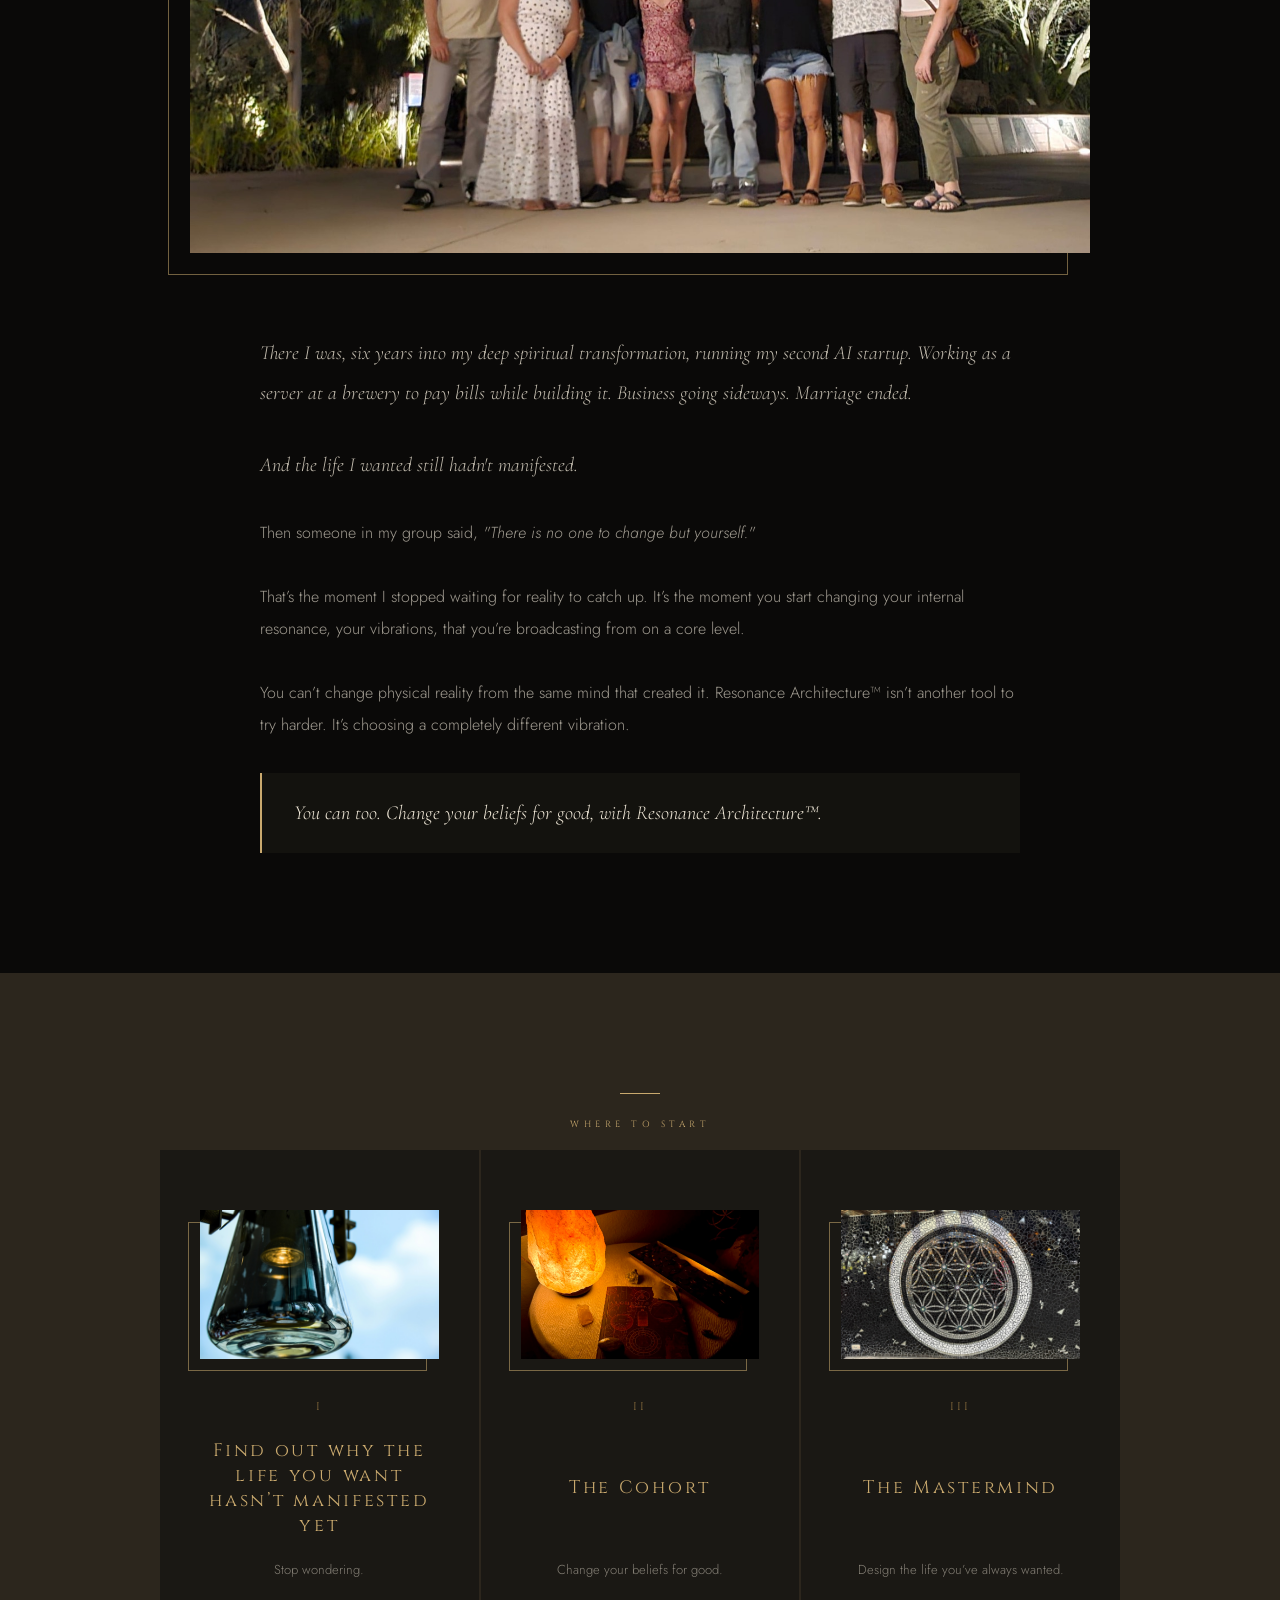
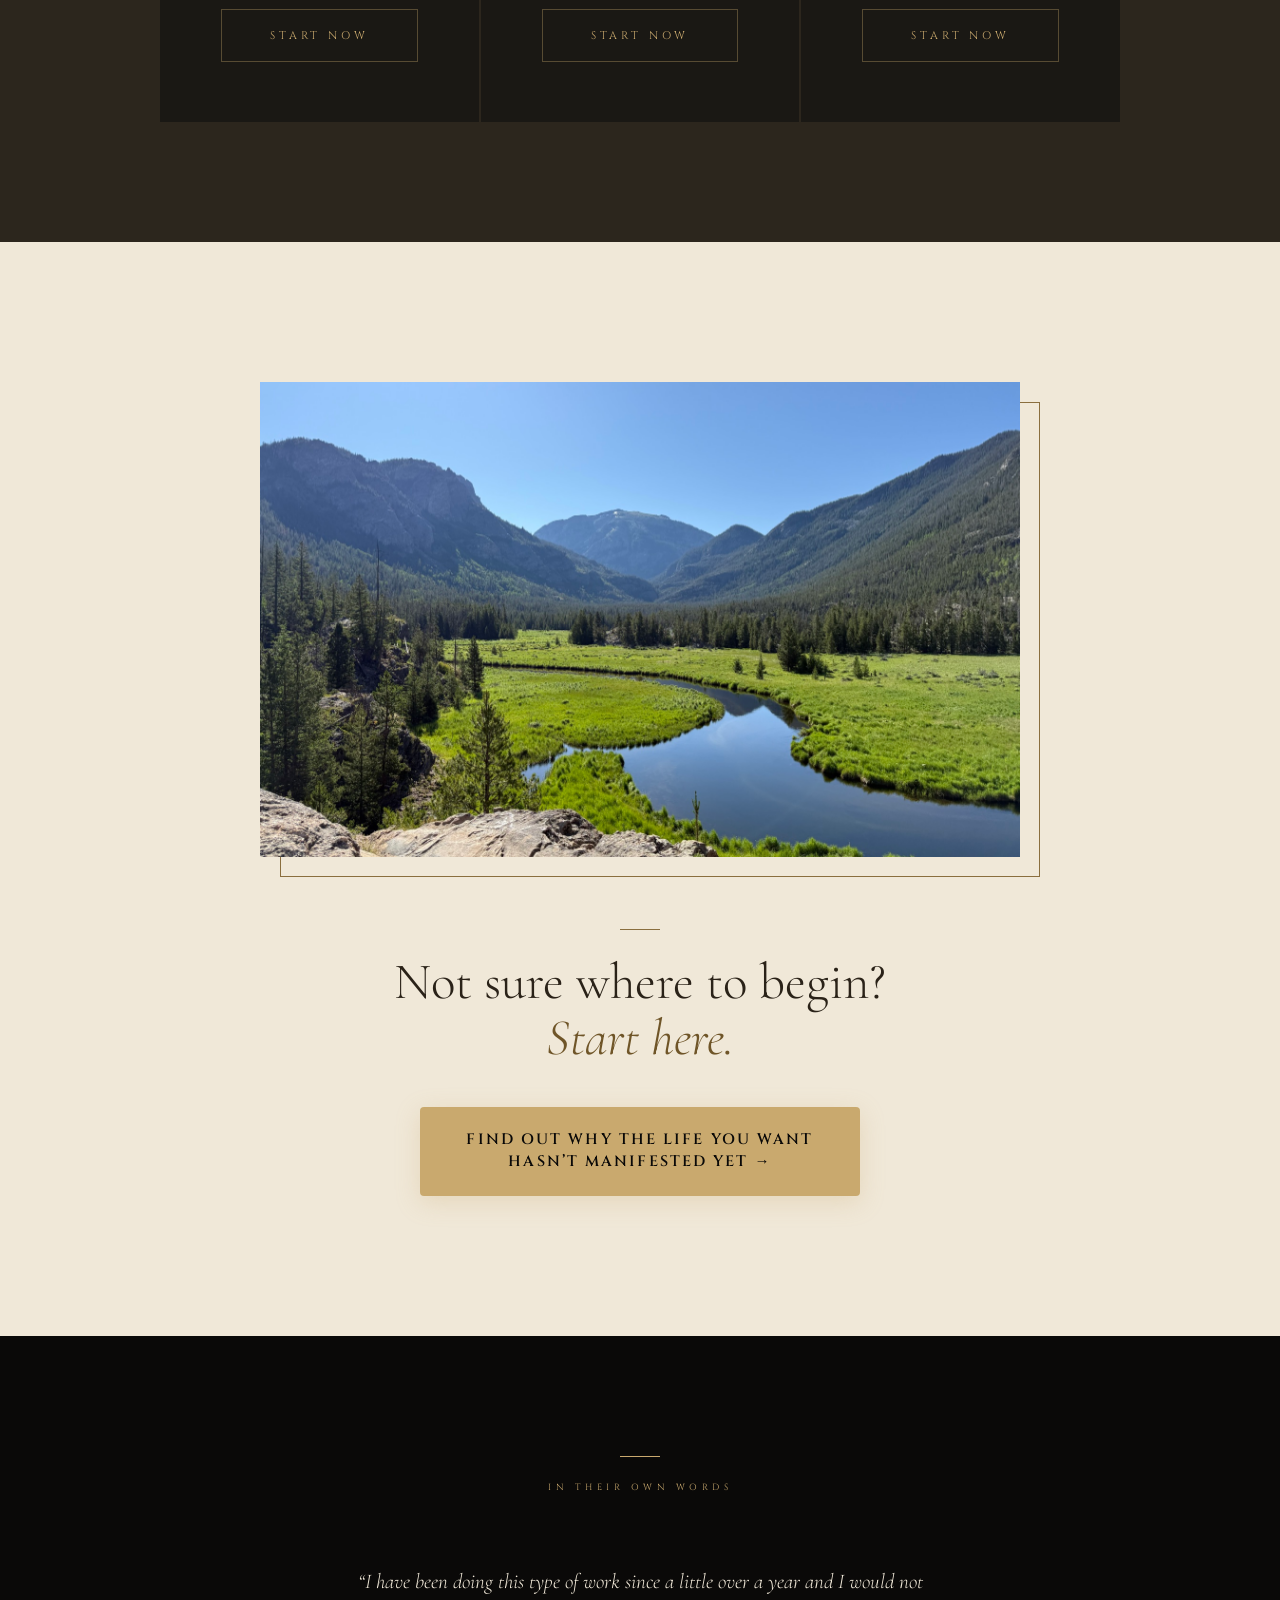
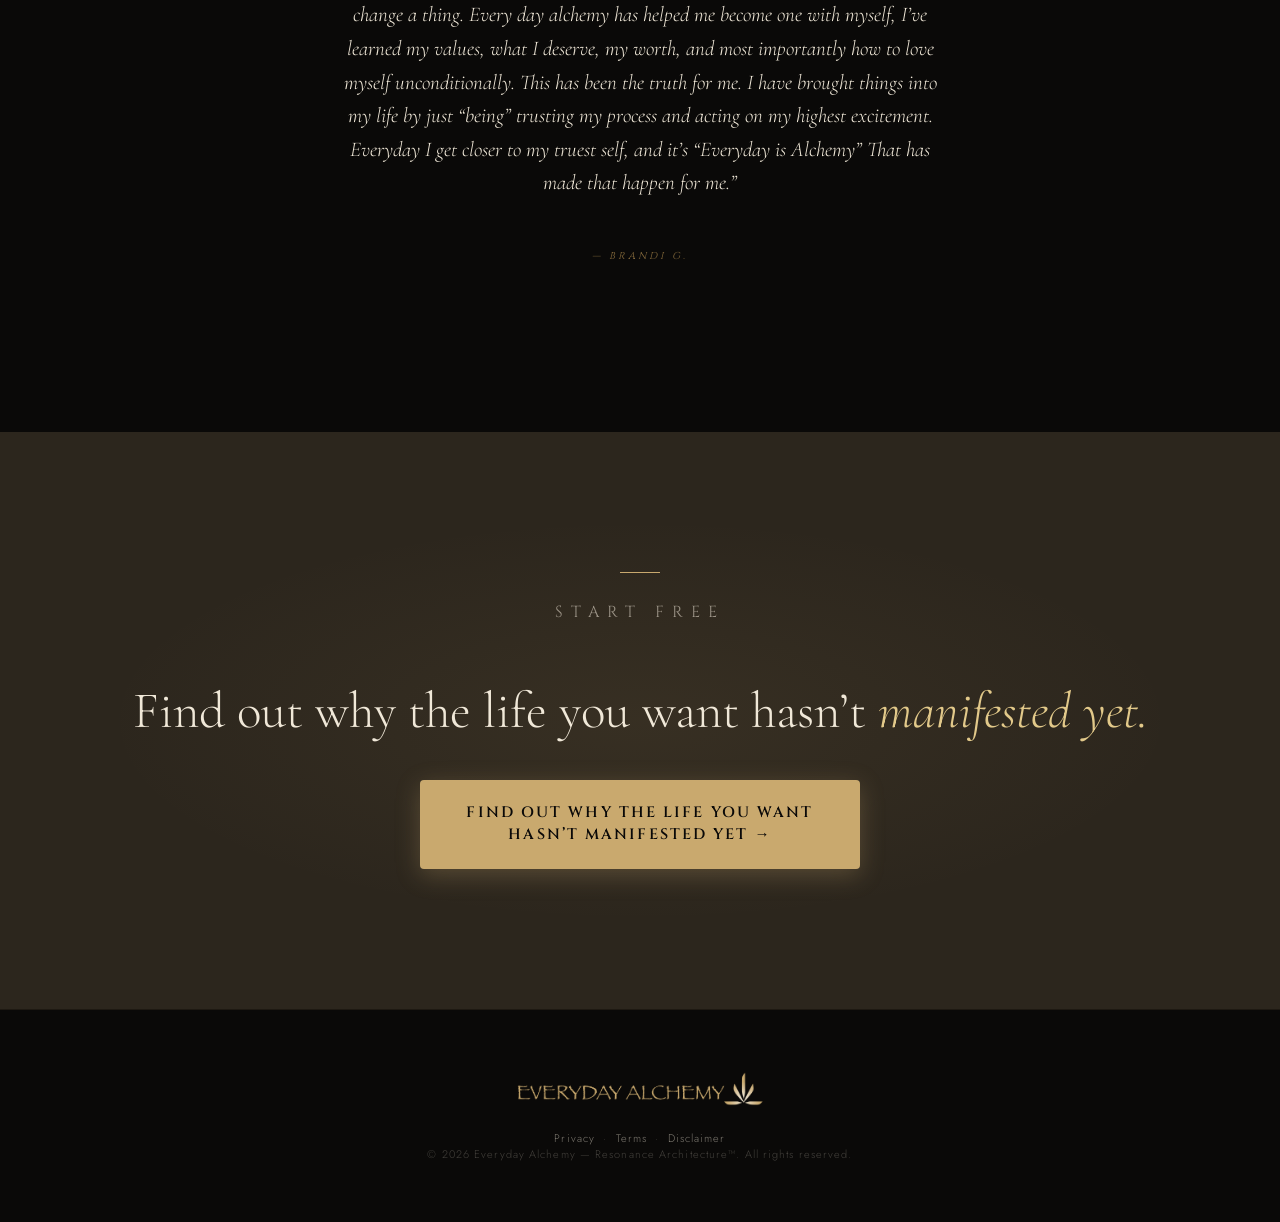
==== commit 76e9486d: "Add favicon made from the logo's lotus sigil favicon.ico, 32px PNG, and apple-touch-icon on a dark r" ====
--- a/index.html
+++ b/index.html
@@ -966,6 +966,9 @@
   .word-rotator > span.is-leaving { opacity: 0; transform: translateY(-0.3em); }
   .sr-only { position: absolute; width: 1px; height: 1px; overflow: hidden; clip: rect(0 0 0 0); white-space: nowrap; }
 </style>
+<link rel="icon" href="favicon.ico" sizes="any">
+<link rel="icon" type="image/png" sizes="32x32" href="images/web/favicon-32.png">
+<link rel="apple-touch-icon" href="images/web/apple-touch-icon.png">
 </head>
 <body>
 
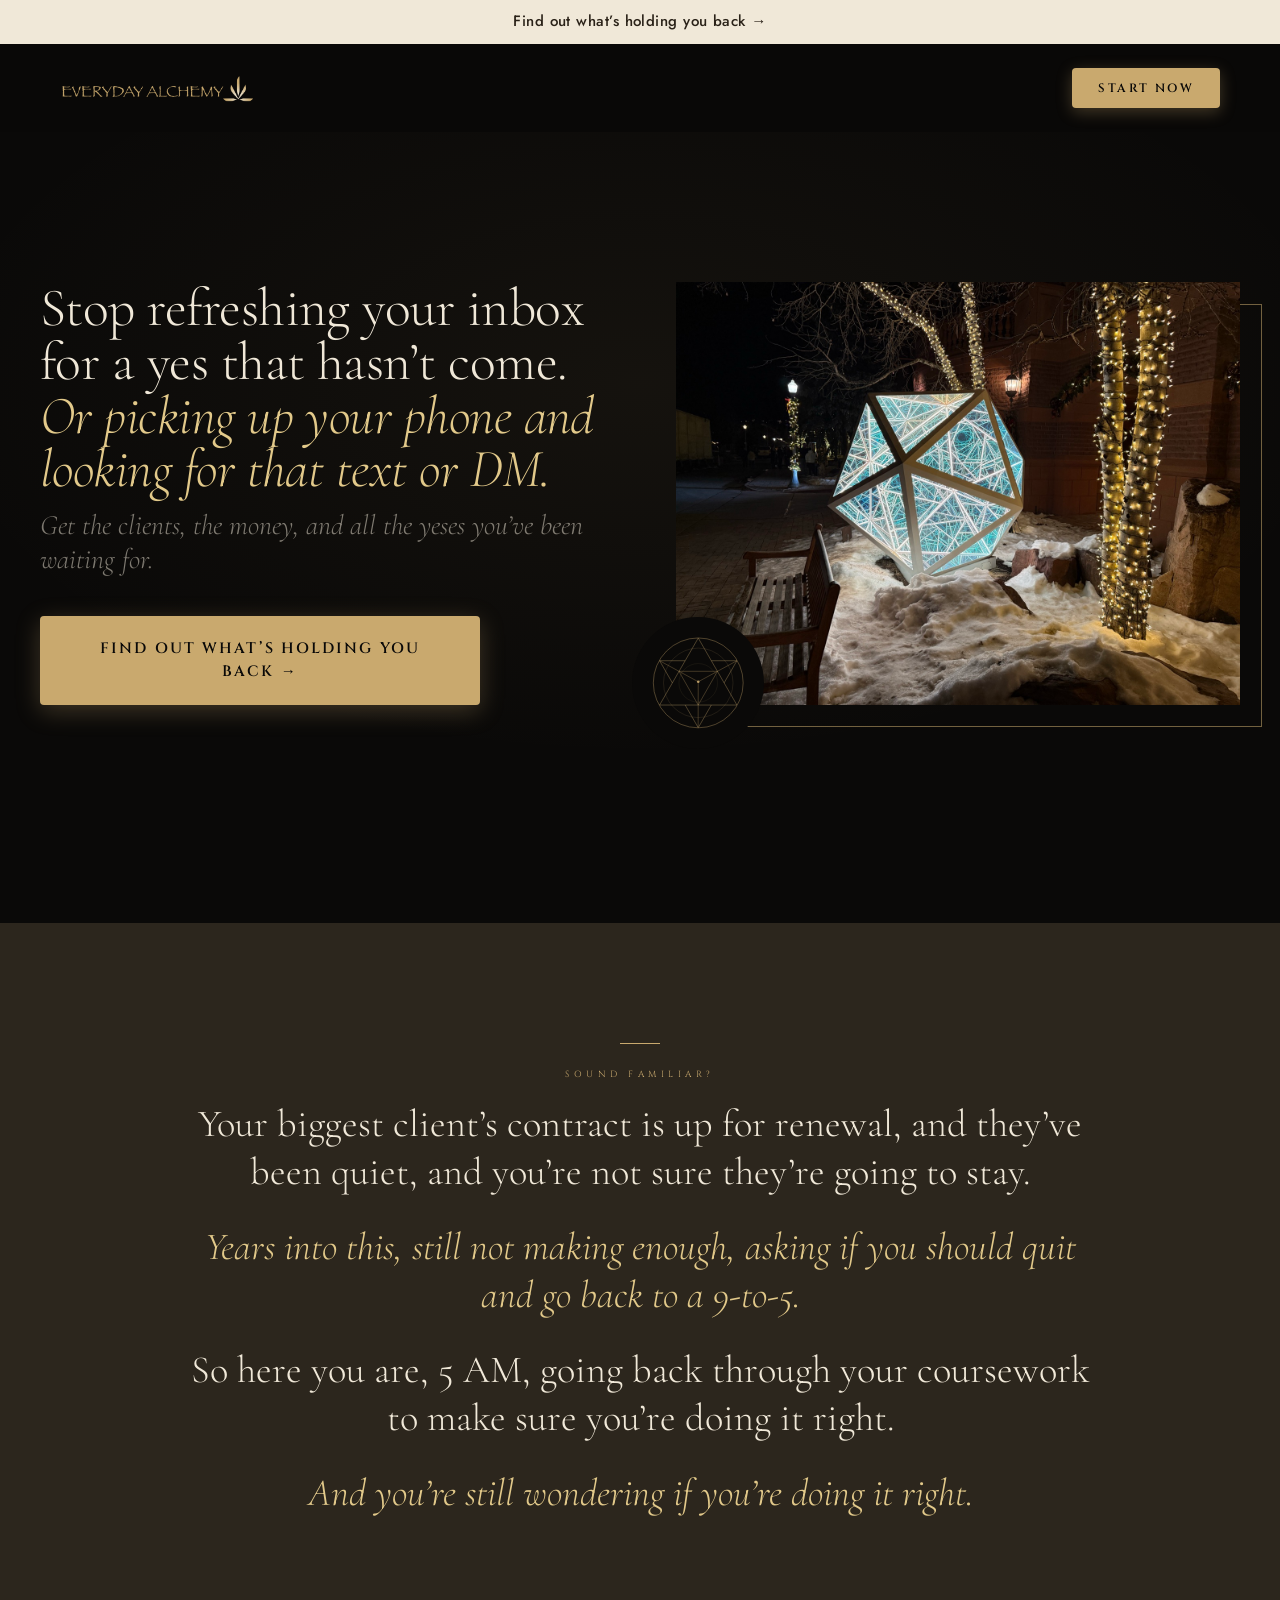
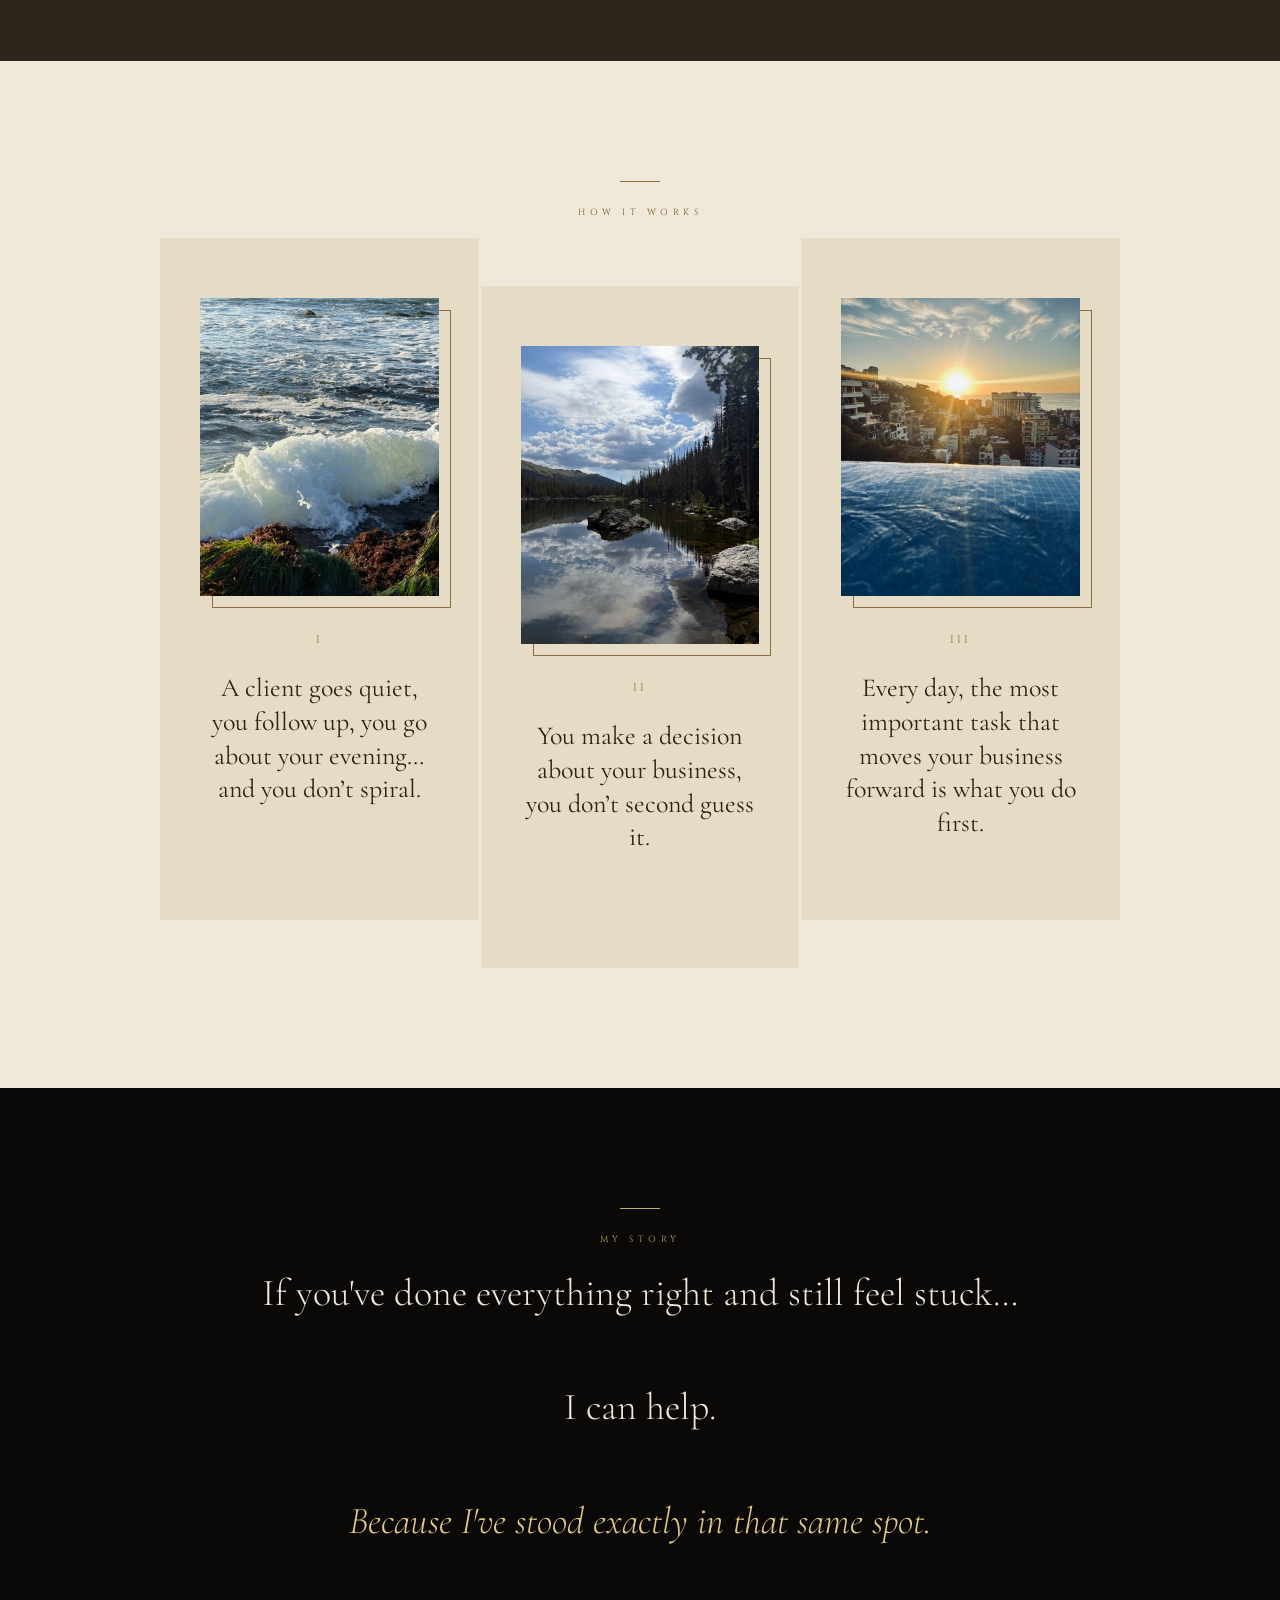
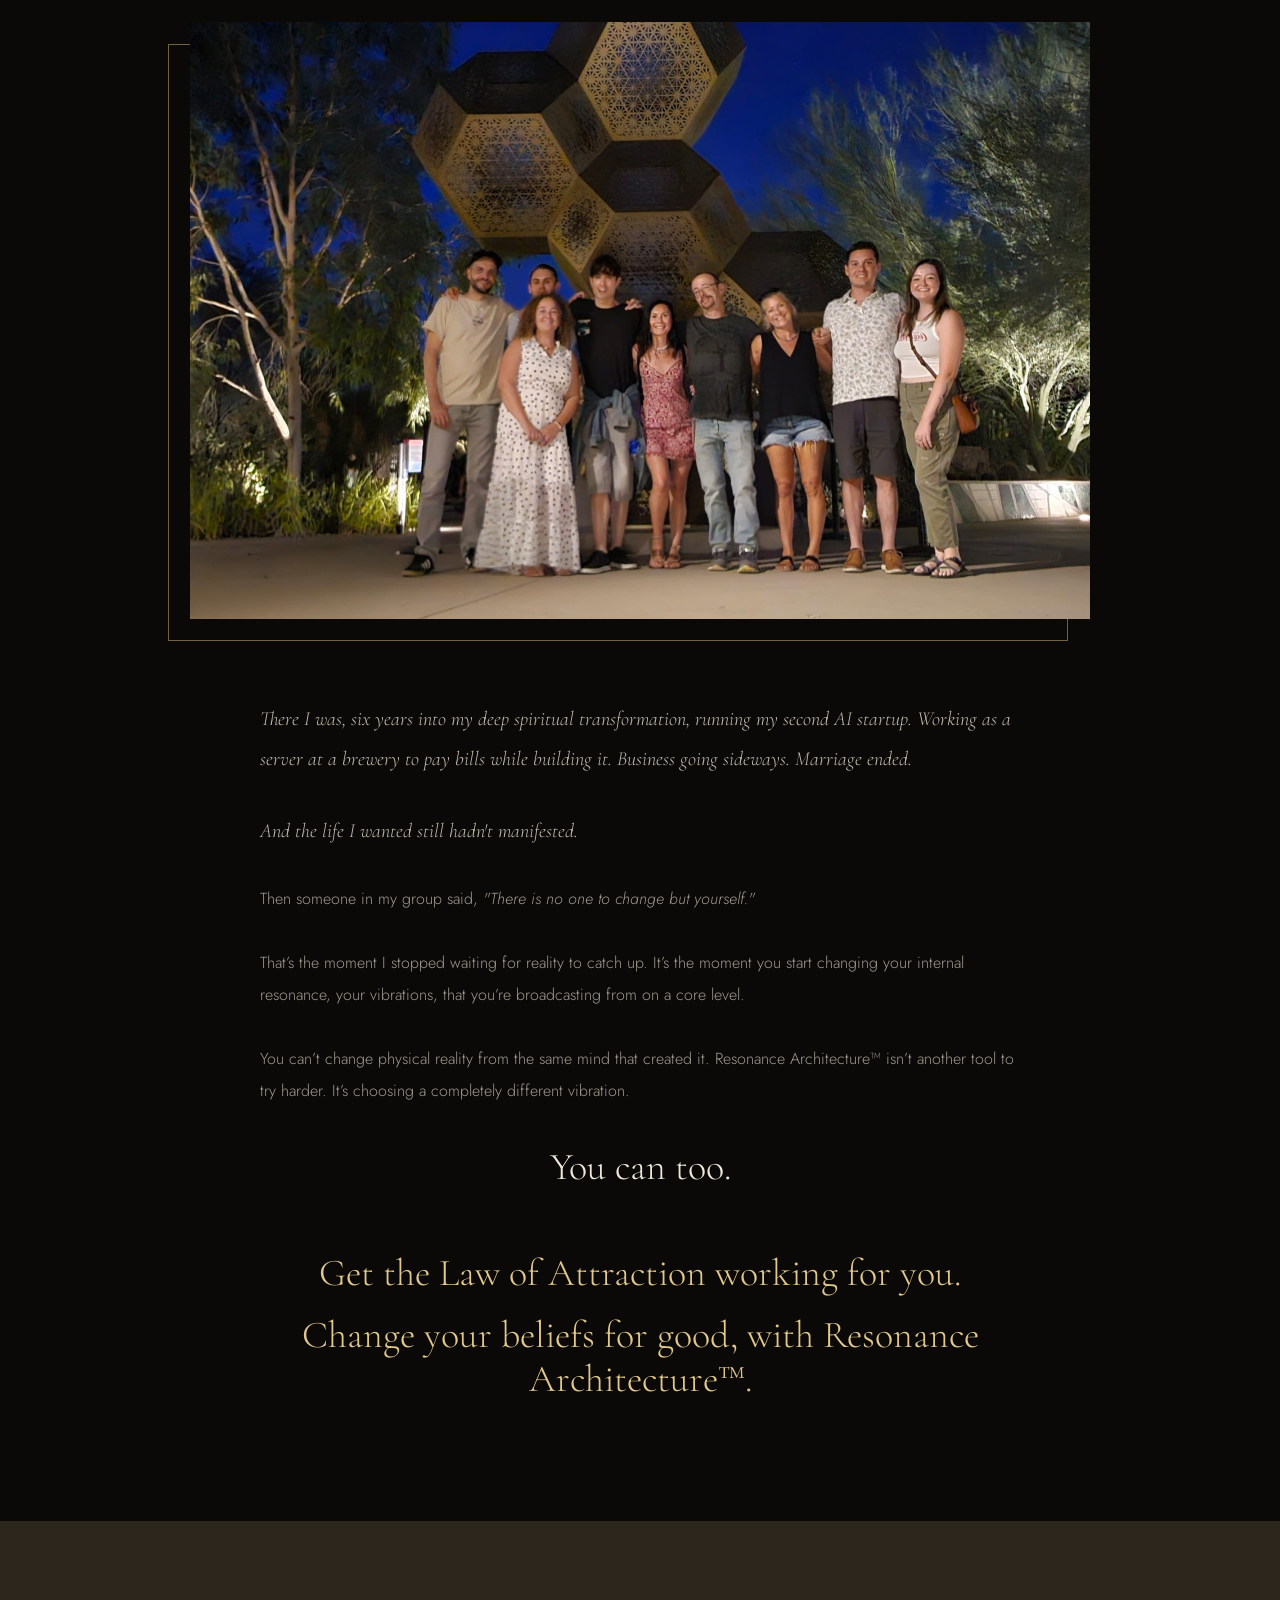
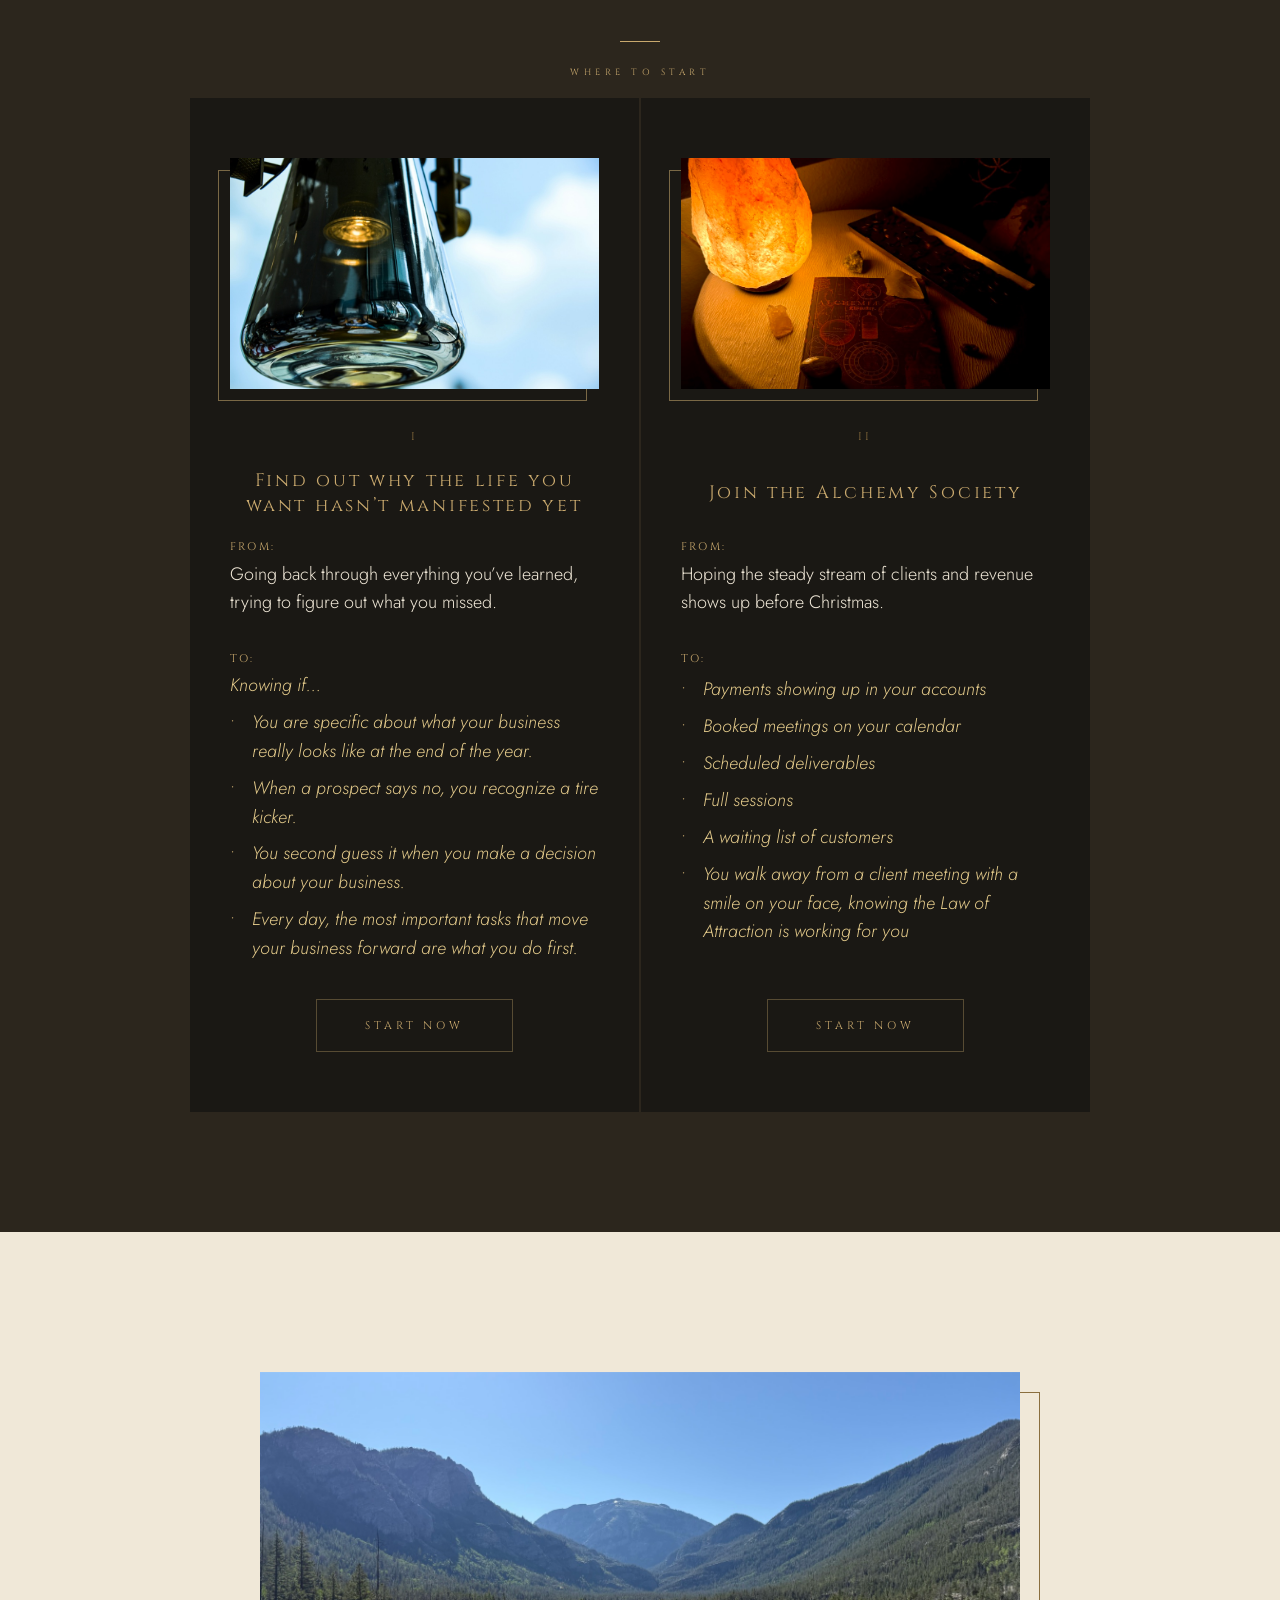
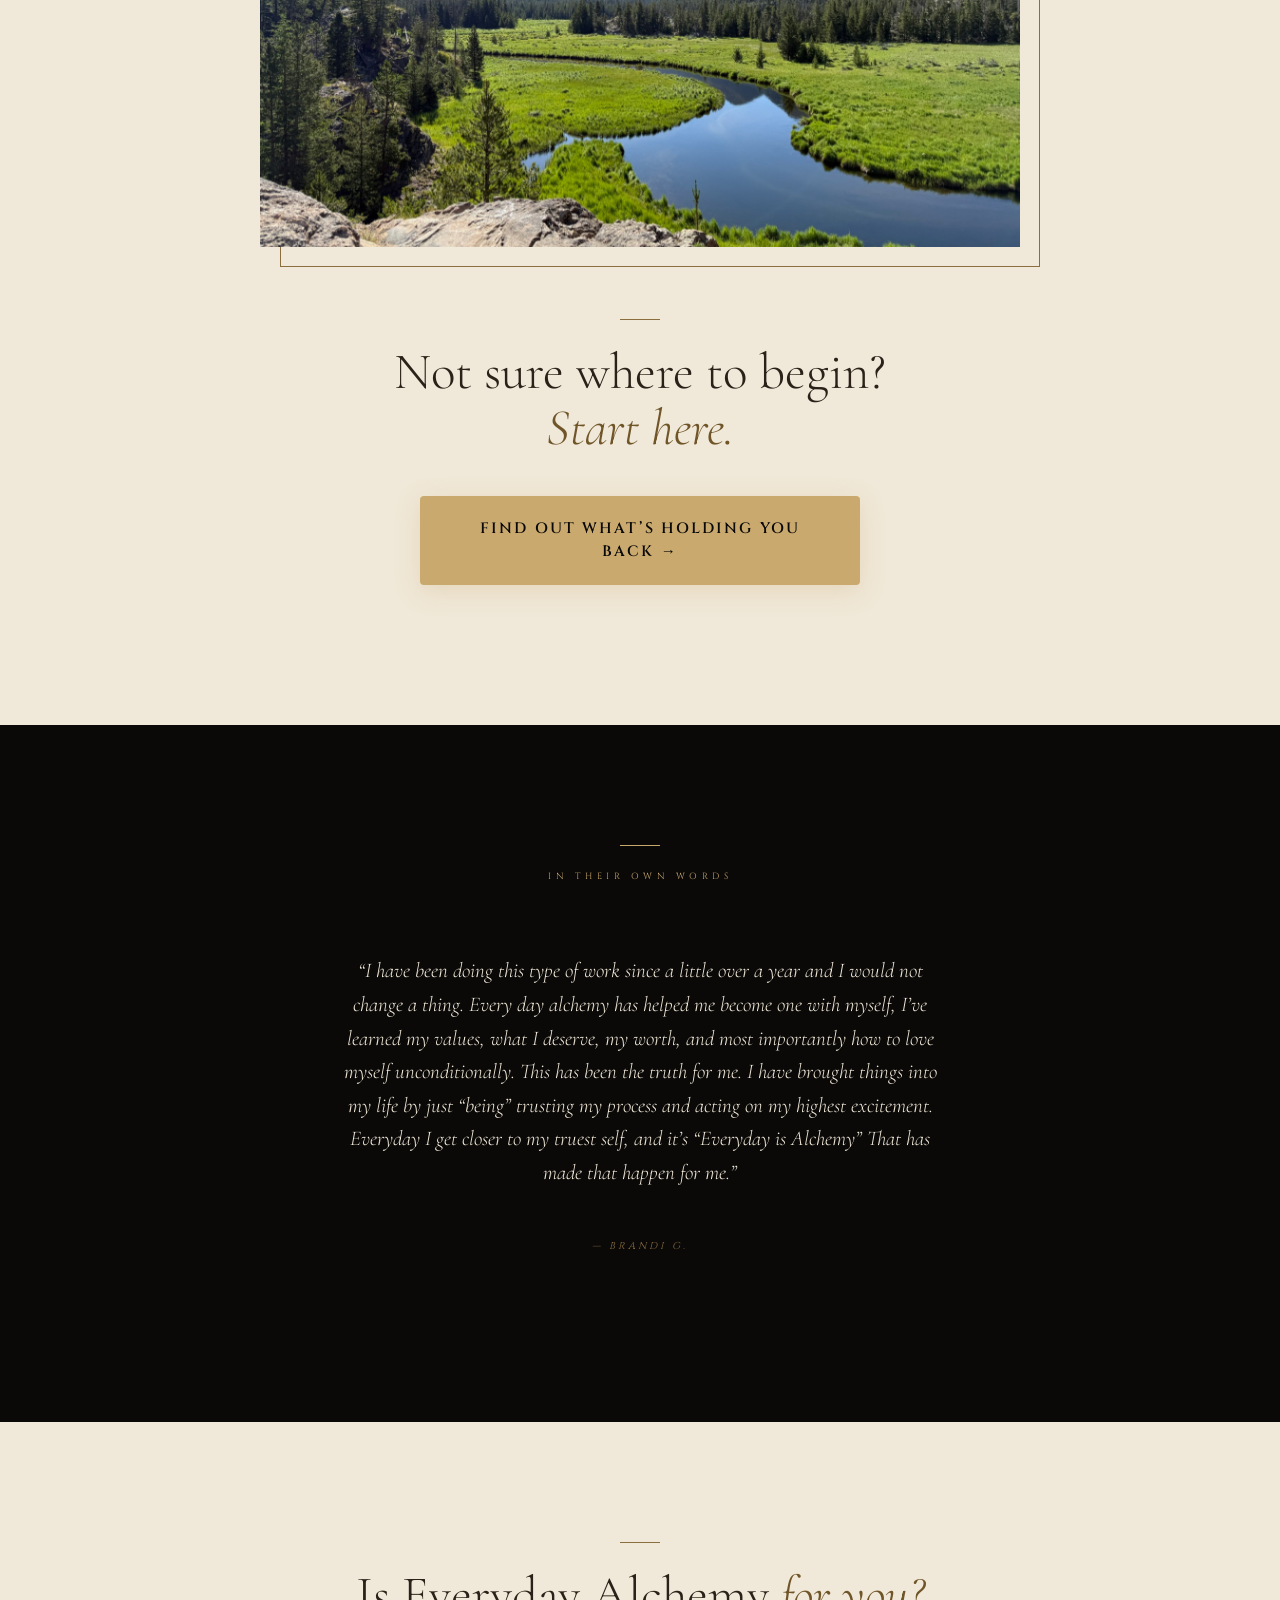
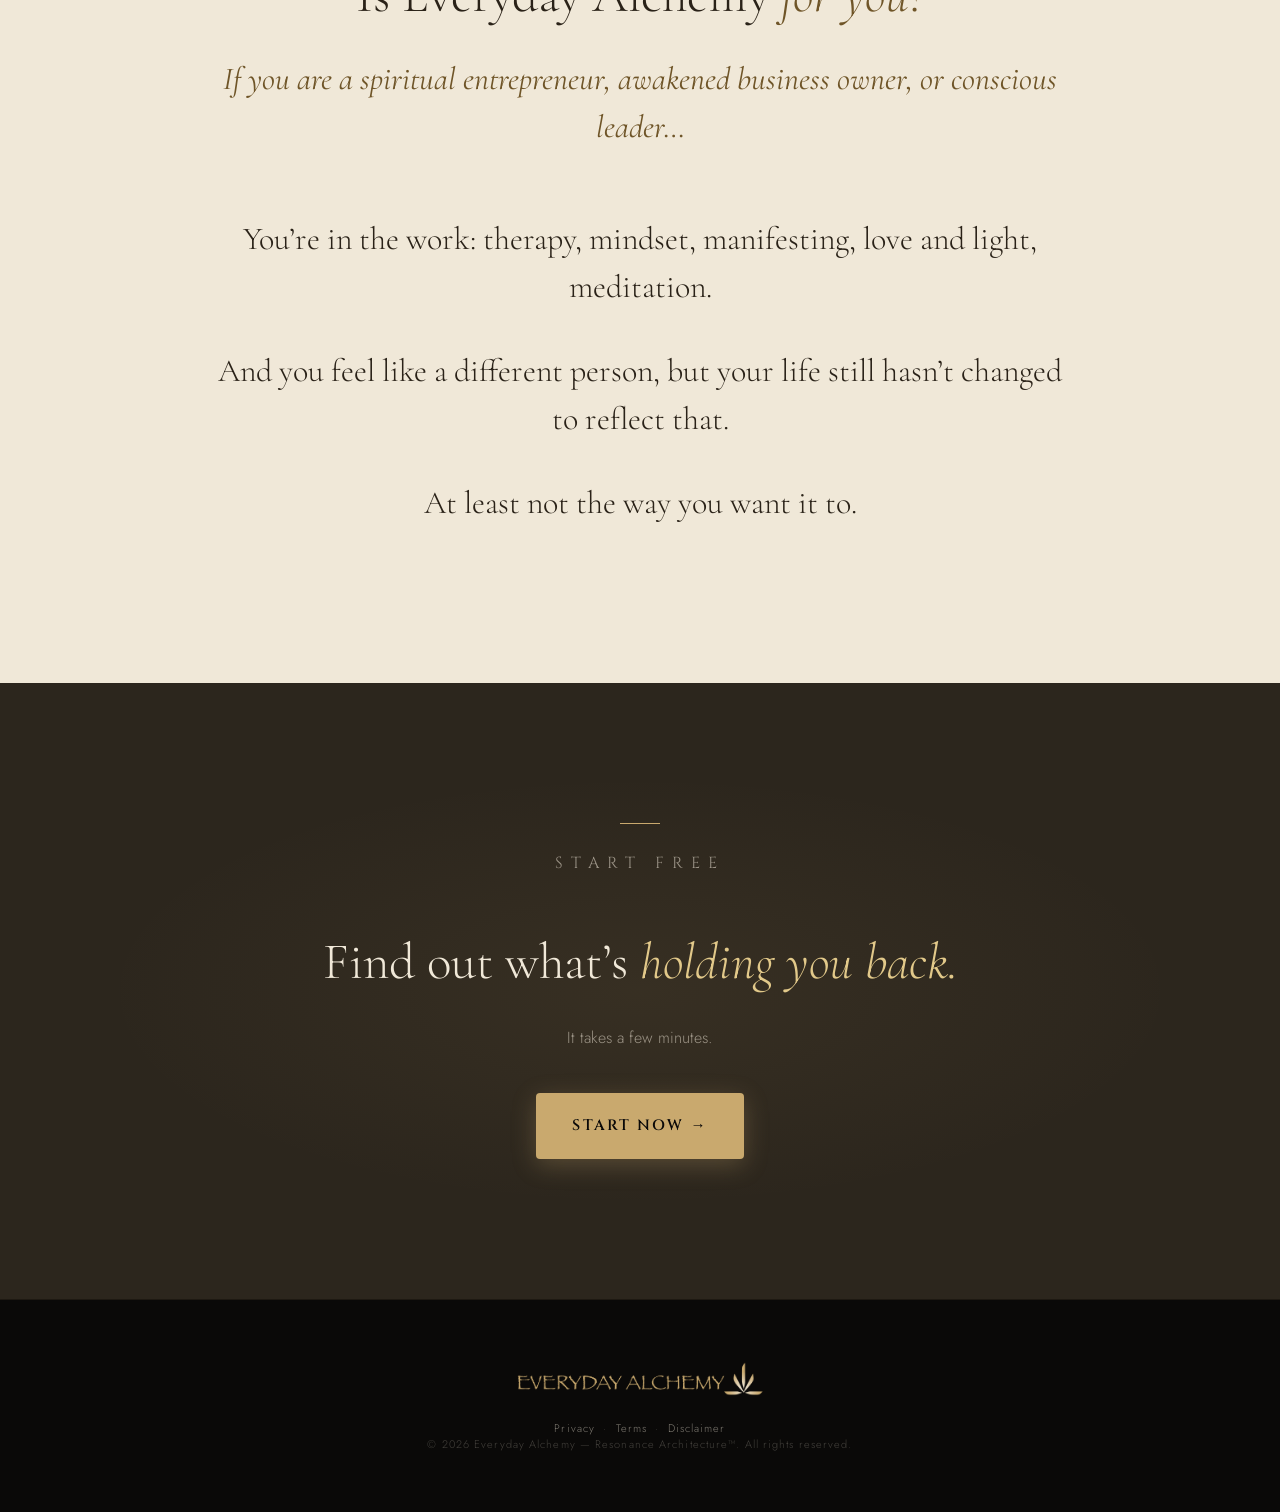
==== commit 96a6b941: "Rewrite homepage copy with red velvet cake messaging; audit Q13/Q14 options Co-Authored-By: Claude S" ====
--- a/index.html
+++ b/index.html
@@ -332,6 +332,11 @@
     margin: 0 auto;
   }
 
+  /* each sentence on its own line, alternating cream and gold italic */
+  .pain-lines { font-size: clamp(26px, 3vw, 40px); line-height: 1.25; }
+  .pain-lines > span, .pain-lines > em { display: block; }
+  .pain-lines > span + em, .pain-lines > em + span { margin-top: 0.7em; }
+
   .problem-grid {
     display: grid;
     grid-template-columns: 1fr 1fr;
@@ -443,6 +448,17 @@
     font-style: italic;
     line-height: 1.6;
     color: var(--cream);
+  }
+
+  /* the closing line of the story: the big finish */
+  .story-finale {
+    margin: 72px 0 0;
+    text-align: center;
+    font-family: 'Cormorant Garamond', serif;
+    font-size: clamp(24px, 3vw, 38px);
+    font-weight: 300;
+    line-height: 1.15;
+    color: var(--gold-light);
   }
 
   /* ---- THE FRAMEWORK ---- */
@@ -902,15 +918,28 @@
   #how .pillar:hover { background: #dccfb4; }
   #how .pillar-roman { color: #8a6e3e; }
   #how .pillar-name { color: #2a2218; }
+  #how .pillar-name { font-family: 'Cormorant Garamond', serif; font-size: 26px; font-weight: 400; letter-spacing: 0; line-height: 1.3; }
   #how .pillar-desc { color: rgba(42,34,24,0.8); }
   #free .section-title { color: #2a2218; }
   #free .section-title em { color: #6f5528; }
   #free::before { background: none; }
   /* Where To Start: shared rows so names, descriptions and buttons line up across the three cards */
   #start .pillars { grid-template-rows: auto auto auto auto auto; }
+  #start .pillars { grid-template-columns: 1fr 1fr; max-width: 900px; margin-left: auto; margin-right: auto; }
+  @media (max-width: 900px) { #start .pillars { grid-template-columns: 1fr; } }
   #start .pillar { display: grid; grid-row: span 5; grid-template-rows: subgrid; justify-items: center; align-items: start; row-gap: 0; }
   #start .pillar-name { align-self: center; }
-  #start .pillar-desc { margin-bottom: 28px; }
+  #start .pillar-desc { margin-bottom: 28px; font-size: 18px; line-height: 1.6; color: var(--cream); text-align: left; justify-self: stretch; }
+  /* no gold vertical line through the middle of the cards on hover */
+  #start .pillar::before, #how .pillar::before { display: none; }
+  /* How It Works cards are not links: no hover change */
+  #how .pillar, #how .pillar:hover { background: #e6dcc6; cursor: default; }
+  #start .seasonal-a, #start .seasonal-b { display: block; }
+  #start .seasonal-label { display: block; margin-bottom: 4px; font-family: 'Cinzel', serif; font-size: 11px; letter-spacing: 0.2em; text-transform: uppercase; color: var(--gold); font-style: normal; }
+  #start .to-list { list-style: none; margin: 4px 0 0; padding: 0; font-style: italic; color: var(--gold-light); }
+  #start .to-list li { margin: 0.45em 0; padding-left: 1.2em; position: relative; }
+  #start .to-list li::before { content: '\2022'; color: var(--gold); position: absolute; left: 0; font-style: normal; }
+  #start .seasonal-b { margin-top: 1.8em; font-style: italic; color: var(--gold-light); }
   #start .pillar .cta-secondary { margin: 0 !important; align-self: end; }
   /* nav button */
   .nav-links { align-items: center; }
@@ -965,6 +994,16 @@
   .word-rotator > span.is-active { opacity: 1; transform: translateY(0); }
   .word-rotator > span.is-leaving { opacity: 0; transform: translateY(-0.3em); }
   .sr-only { position: absolute; width: 1px; height: 1px; overflow: hidden; clip: rect(0 0 0 0); white-space: nowrap; }
+  /* Is Everyday Alchemy for you: cream band */
+  .foryou { background: #f0e8d8; padding: 120px 40px; position: relative; z-index: 1; }
+  .foryou-inner { max-width: 860px; margin: 0 auto; text-align: center; }
+  .foryou .section-eyebrow { color: #6f5528; }
+  .foryou .section-rule { background: #8a6e3e; margin-left: auto; margin-right: auto; }
+  .foryou .section-title { color: #2a2218; margin-bottom: 32px; }
+  .foryou-lead { font-family: 'Cormorant Garamond', serif; font-style: italic; font-size: clamp(22px, 2.6vw, 32px); font-weight: 400; line-height: 1.5; color: #6f5528; margin: 0 auto 64px; max-width: 30em; }
+  .foryou .section-title em { color: #6f5528; }
+  .foryou-line { font-family: 'Cormorant Garamond', serif; font-size: clamp(22px, 2.6vw, 32px); font-weight: 300; line-height: 1.5; color: #2a2218; margin: 0 auto 36px; max-width: 34em; }
+  @media (max-width: 768px) { .foryou { padding: 80px 24px; } }
 </style>
 <link rel="icon" href="favicon.ico" sizes="any">
 <link rel="icon" type="image/png" sizes="32x32" href="images/web/favicon-32.png">
@@ -974,13 +1013,13 @@
 
 <canvas class="geo-canvas" id="geoCanvas"></canvas>
 
-<a href="quiz.html" class="promo-bar">Find out why the life you want hasn&rsquo;t manifested yet &rarr;</a>
+<a href="audit.html" class="promo-bar">Find out what&rsquo;s holding you back &rarr;</a>
 
 <!-- NAV -->
 <nav>
   <a href="index.html" class="nav-logo"><img src="images/web/logo-gold.png" alt="Everyday Alchemy" class="logo-img"></a>
   <ul class="nav-links">
-    <li><a href="quiz.html" class="nav-cta">Start Now</a></li>
+    <li><a href="audit.html" class="nav-cta">Start Now</a></li>
   </ul>
 </nav>
 
@@ -988,10 +1027,10 @@
 <section class="hero">
   <div class="hero-grid">
     <div class="hero-text">
-      <h1 class="hero-title">Stop wondering when your manifestation will show up.<br><em>Change your <span class="word-rotator" aria-hidden="true"><span class="is-active">beliefs</span><span>identity</span><span>resonance</span></span><span class="sr-only">beliefs</span> for good.</em></h1>
-      <p class="hero-subtitle">Get the life you've been waiting for.</p>
+      <h1 class="hero-title">Stop refreshing your inbox for a yes that hasn&rsquo;t come.<br><em>Or picking up your phone and looking for that text or DM.</em></h1>
+      <p class="hero-subtitle">Get the clients, the money, and all the yeses you&rsquo;ve been waiting for.</p>
       <div class="hero-divider"></div>
-      <a href="quiz.html" class="cta-primary">Find out why the life you want hasn&rsquo;t manifested yet &rarr;</a>
+      <a href="audit.html" class="cta-primary">Find out what&rsquo;s holding you back &rarr;</a>
     </div>
     <div class="hero-visual">
       <img src="images/web/hero-icosahedron.jpg" alt="A glowing mirrored geometric sculpture lit at night in the snow">
@@ -1036,7 +1075,12 @@
     <div class="reveal">
       <div class="section-rule"></div>
       <p class="section-eyebrow">Sound Familiar?</p>
-      <h2 class="section-title">Wondering when it will show up.<br>Spiraling when reality disagrees.<br><em>Not sure you're doing it right.</em></h2>
+      <h2 class="section-title pain-lines">
+        <span>Your biggest client&rsquo;s contract is up for renewal, and they&rsquo;ve been quiet, and you&rsquo;re not sure they&rsquo;re going to stay.</span>
+        <em>Years into this, still not making enough, asking if you should quit and go back to a 9-to-5.</em>
+        <span>So here you are, 5 AM, going back through your coursework to make sure you&rsquo;re doing it right.</span>
+        <em>And you&rsquo;re still wondering if you&rsquo;re doing it right.</em>
+      </h2>
     </div>
   </div>
 </section>
@@ -1052,17 +1096,17 @@
       <div class="pillar reveal">
         <img class="pillar-img" src="images/web/how-spiral.jpg" alt="Ocean waves breaking on rocks" loading="lazy">
         <span class="pillar-roman">I</span>
-        <div class="pillar-name">Stop the Spiral</div>
+        <div class="pillar-name">A client goes quiet, you follow up, you go about your evening&hellip; and you don&rsquo;t spiral.</div>
       </div>
       <div class="pillar reveal" style="transition-delay: 0.15s">
         <img class="pillar-img" src="images/web/how-doubt.jpg" alt="Still mountain lake reflecting the sky" loading="lazy">
         <span class="pillar-roman">II</span>
-        <div class="pillar-name">End the Doubt</div>
+        <div class="pillar-name">You make a decision about your business, you don&rsquo;t second guess it.</div>
       </div>
       <div class="pillar reveal" style="transition-delay: 0.30s">
         <img class="pillar-img" src="images/web/how-next.jpg" alt="Sunset over a coastal town from an infinity pool" loading="lazy">
         <span class="pillar-roman">III</span>
-        <div class="pillar-name">Know What to Do Next</div>
+        <div class="pillar-name">Every day, the most important task that moves your business forward is what you do first.</div>
       </div>
     </div>
   </div>
@@ -1104,9 +1148,9 @@
       <p class="story-p reveal">
         You can&rsquo;t change physical reality from the same mind that created it. Resonance Architecture&trade; isn&rsquo;t another tool to try harder. It&rsquo;s choosing a completely different vibration.
       </p>
-      <div class="story-callout reveal">
-        You can too. Change your beliefs for good, with Resonance Architecture&trade;.
-      </div>
+      <p class="epiphany-pull reveal" style="margin-bottom: 24px;">You can too.</p>
+      <p class="story-finale reveal" style="margin-top: 0;">Get the Law of Attraction working for you.</p>
+      <p class="story-finale reveal" style="margin-top: -14px;">Change your beliefs for good, with Resonance Architecture&trade;.</p>
     </div>
   </div>
 </section>
@@ -1123,16 +1167,31 @@
         <img class="pillar-img" src="images/web/start-quiz.jpg" alt="A glass flask with a glowing filament bulb" loading="lazy">
         <span class="pillar-roman">I</span>
         <div class="pillar-name">Find out why the life you want hasn&rsquo;t manifested yet</div>
-        <p class="pillar-desc">Stop wondering.</p>
-        <a href="quiz.html" class="cta-secondary" style="margin: 28px 0 0;">Start Now</a>
+        <div class="pillar-desc"><span class="seasonal-a"><span class="seasonal-label">From:</span> Going back through everything you&rsquo;ve learned, trying to figure out what you missed.</span><span class="seasonal-b"><span class="seasonal-label">To:</span> Knowing if&hellip;
+          <ul class="to-list">
+            <li>You are specific about what your business really looks like at the end of the year.</li>
+            <li>When a prospect says no, you recognize a tire kicker.</li>
+            <li>You second guess it when you make a decision about your business.</li>
+            <li>Every day, the most important tasks that move your business forward are what you do first.</li>
+          </ul></span></div>
+        <a href="audit.html" class="cta-secondary" style="margin: 28px 0 0;">Start Now</a>
       </div>
       <div class="pillar reveal" style="transition-delay: 0.15s">
         <img class="pillar-img" style="object-position: 35% 42%;" src="images/web/start-cohort.jpg" alt="An altar table with a glowing salt lamp, crystals, coins and an alchemy book" loading="lazy">
         <span class="pillar-roman">II</span>
-        <div class="pillar-name">The Cohort</div>
-        <p class="pillar-desc">Change your beliefs for good.</p>
+        <div class="pillar-name">Join the Alchemy Society</div>
+        <div class="pillar-desc"><span class="seasonal-a"><span class="seasonal-label">From:</span> <span id="seasonal-a">Hoping the steady stream of clients and revenue shows up before Christmas.</span></span><span class="seasonal-b"><span class="seasonal-label">To:</span>
+          <ul class="to-list">
+            <li>Payments showing up in your accounts</li>
+            <li>Booked meetings on your calendar</li>
+            <li>Scheduled deliverables</li>
+            <li>Full sessions</li>
+            <li>A waiting list of customers</li>
+            <li>You walk away from a client meeting with a smile on your face, knowing the Law of Attraction is working for you</li>
+          </ul></span></div>
         <a href="#" class="cta-secondary" style="margin: 28px 0 0;">Start Now</a>
       </div>
+      <!-- Mastermind card removed for now (not offered yet). Restore by moving it out of this comment.
       <div class="pillar reveal" style="transition-delay: 0.3s">
         <img class="pillar-img" src="images/web/start-mastermind.jpg" alt="A Flower of Life mosaic in black and white tile on a wall" loading="lazy">
         <span class="pillar-roman">III</span>
@@ -1140,6 +1199,7 @@
         <p class="pillar-desc">Design the life you&rsquo;ve always wanted.</p>
         <a href="#" class="cta-secondary" style="margin: 28px 0 0;">Start Now</a>
       </div>
+      -->
     </div>
   </div>
 </section>
@@ -1153,7 +1213,7 @@
     <div class="section-rule"></div>
     <h2 class="section-title">Not sure where to begin?<br><em>Start here.</em></h2>
     <div style="margin-top: 40px;">
-      <a href="quiz.html" class="cta-primary">Find out why the life you want hasn&rsquo;t manifested yet &rarr;</a>
+      <a href="audit.html" class="cta-primary">Find out what&rsquo;s holding you back &rarr;</a>
     </div>
   </div>
 </section>
@@ -1172,14 +1232,31 @@
   </div>
 </section>
 
+<!-- IS IT FOR YOU: audience named, "this is for you if" criteria (pattern: Alba "Is Alba right for you?", Kristine "This Work Is For You If") -->
+<section class="foryou" id="foryou">
+  <div class="foryou-inner">
+    <div class="reveal">
+      <div class="section-rule"></div>
+      <h2 class="section-title">Is Everyday Alchemy <em>for you?</em></h2>
+      <p class="foryou-lead">If you are a spiritual entrepreneur, awakened business owner, or conscious leader&hellip;</p>
+    </div>
+    <div class="foryou-list">
+      <p class="foryou-line reveal">You&rsquo;re in the work: therapy, mindset, manifesting, love and light, meditation.</p>
+      <p class="foryou-line reveal">And you feel like a different person, but your life still hasn&rsquo;t changed to reflect that.</p>
+      <p class="foryou-line reveal">At least not the way you want it to.</p>
+    </div>
+  </div>
+</section>
+
 <!-- CTA -->
 <section class="cta-section" id="call">
   <div style="position: relative; z-index: 1;">
     <div class="section-rule"></div>
     <p class="section-eyebrow">Start Free</p>
-    <h2 class="section-title">Find out why the life you want hasn&rsquo;t <em>manifested yet.</em></h2>
+    <h2 class="section-title">Find out what&rsquo;s <em>holding you back.</em></h2>
+    <p style="margin-bottom: 0;">It takes a few minutes.</p>
     <div style="margin-top: 40px;">
-      <a href="quiz.html" class="cta-primary">Find out why the life you want hasn&rsquo;t manifested yet &rarr;</a>
+      <a href="audit.html" class="cta-primary">Start now &rarr;</a>
     </div>
   </div>
 </section>
@@ -1241,6 +1318,32 @@
 reveals.forEach(el => observer.observe(el));
 </script>
 <script>
+/* Seasonal Point A for the 90-Day card. Windows end ahead of the day the line names
+   (the Christmas line is gone by Dec 10). Northern hemisphere. If this script does not
+   run, the Christmas line in the HTML stays. */
+(function () {
+  var el = document.getElementById('seasonal-a');
+  if (!el) return;
+  var LINES = {
+    holiday: 'Hoping the steady stream of clients and revenue shows up before Christmas.',
+    newyear: 'Hoping this is the year the steady stream of clients and revenue finally starts.',
+    spring:  'Hoping this is the spring the garden finally begins to grow: a steady stream of clients and revenue.',
+    summer:  'Hoping this is the summer the business finally blossoms into a steady stream of clients and revenue.',
+    fall:    'Hoping the harvest finally comes: a steady stream of clients and revenue.'
+  };
+  function season(d) {
+    var md = (d.getMonth() + 1) * 100 + d.getDate();
+    if (md >= 1015 && md <= 1210) return 'holiday';
+    if (md >= 1211 || md <= 214)  return 'newyear';
+    if (md >= 215  && md <= 514)  return 'spring';
+    if (md >= 515  && md <= 814)  return 'summer';
+    return 'fall'; /* Aug 15 to Oct 14 */
+  }
+  var qs = location.search.match(/[?&]season=(holiday|newyear|spring|summer|fall)\b/); /* ?season=spring to preview */
+  el.textContent = LINES[qs ? qs[1] : season(new Date())];
+})();
+</script>
+<script>
 (function () {
   var box = document.querySelector('.word-rotator');
   if (!box) return;
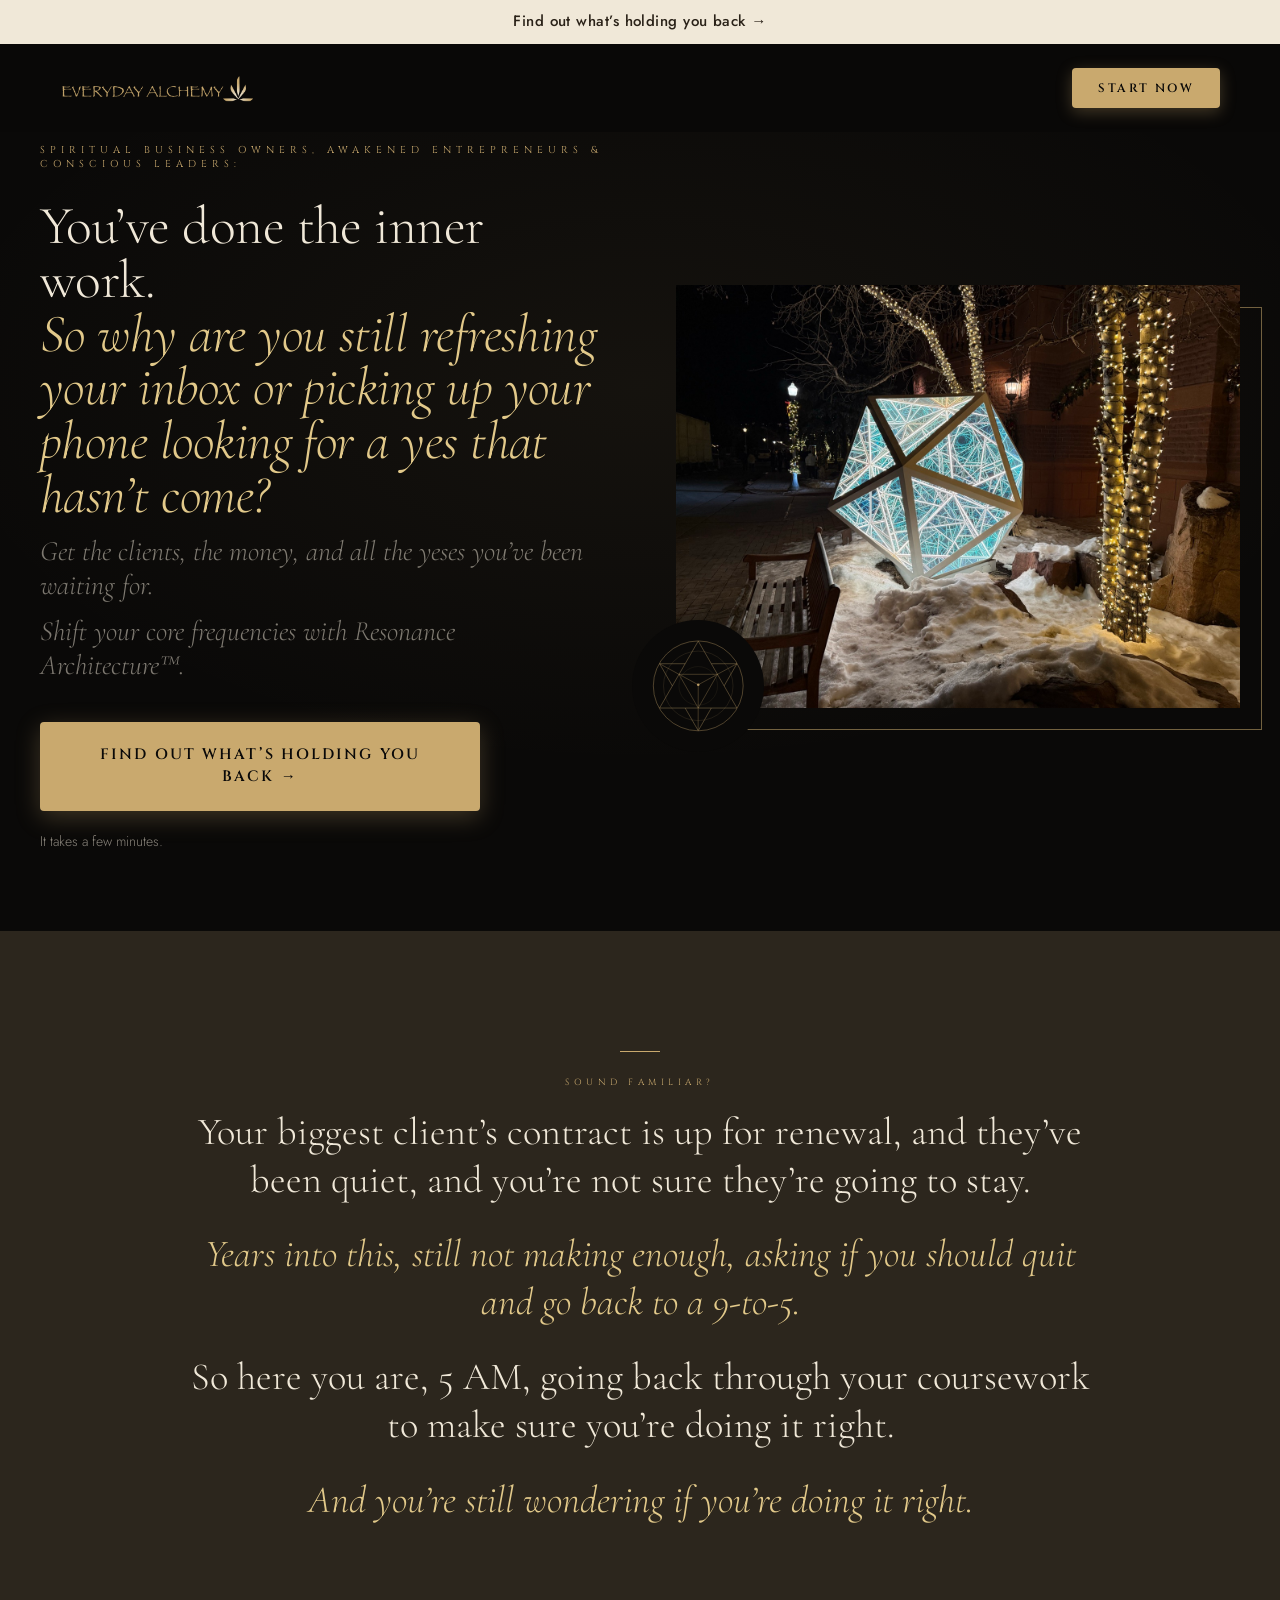
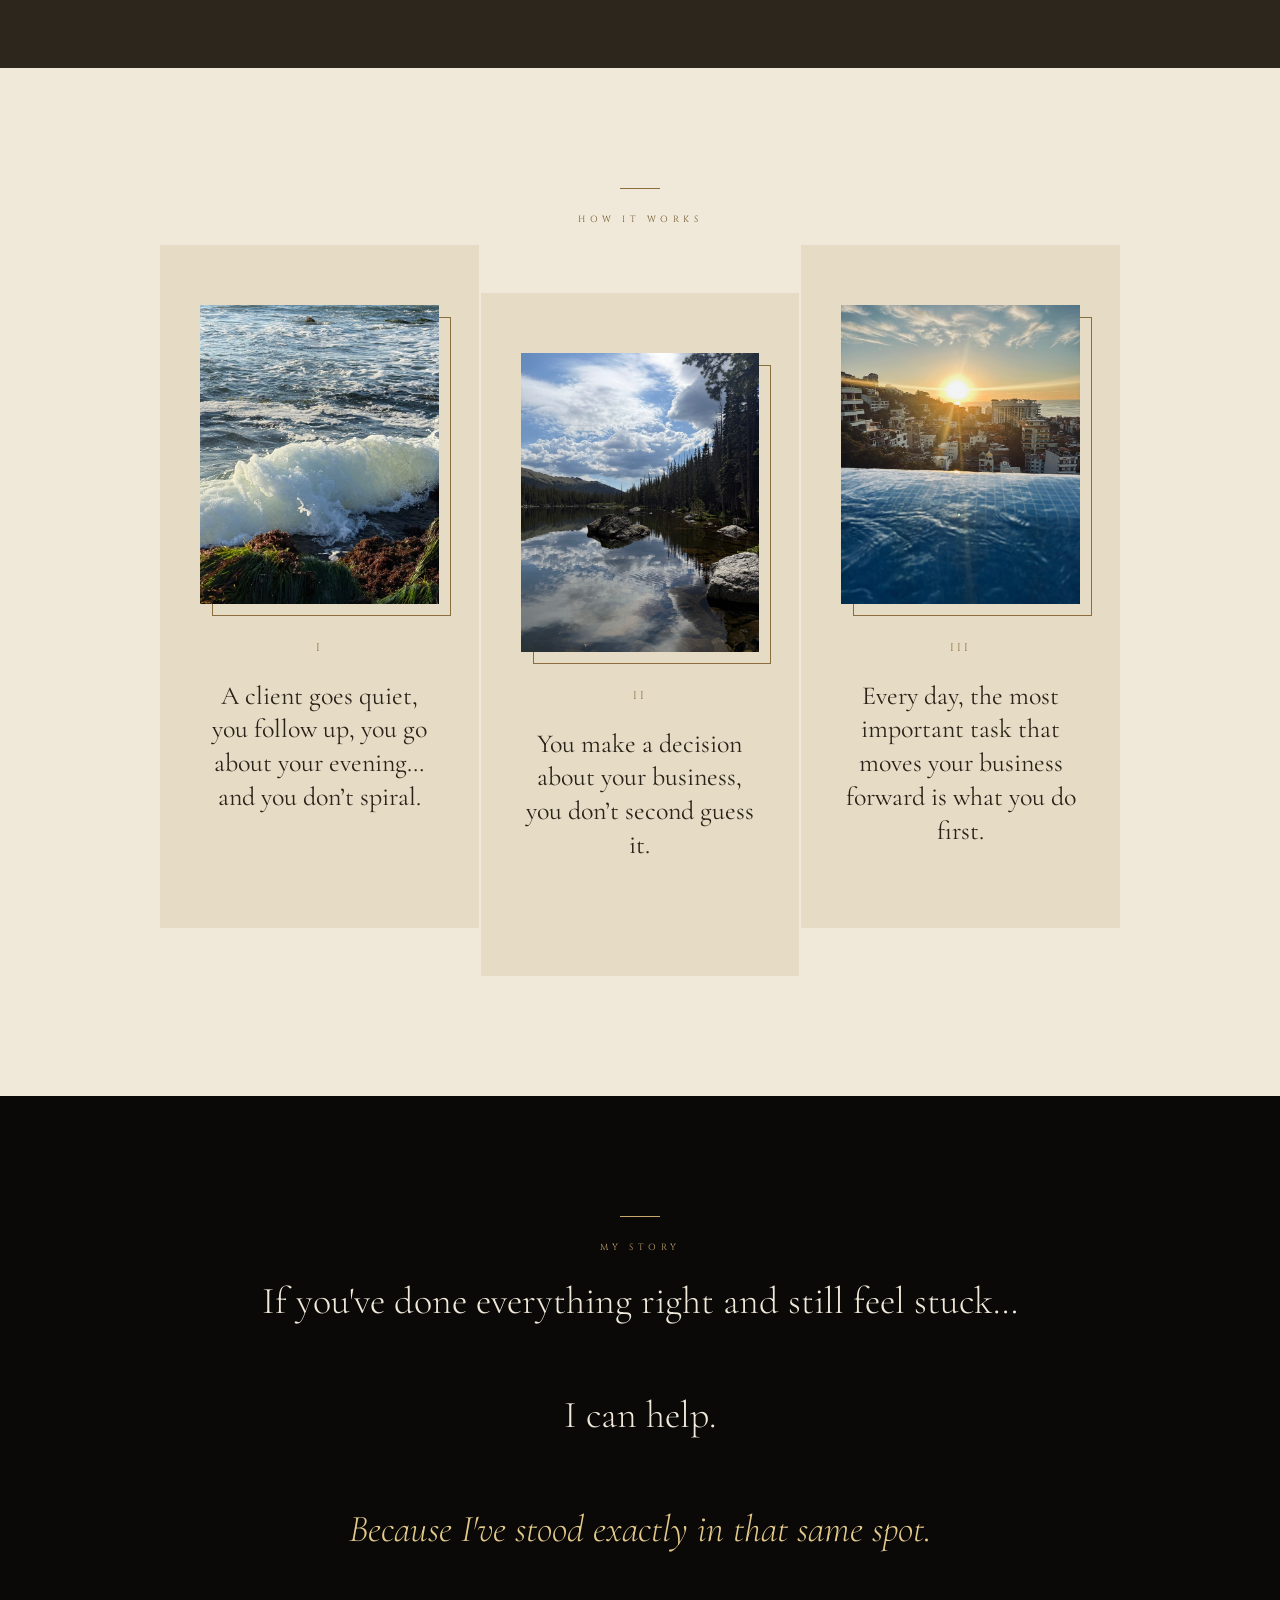
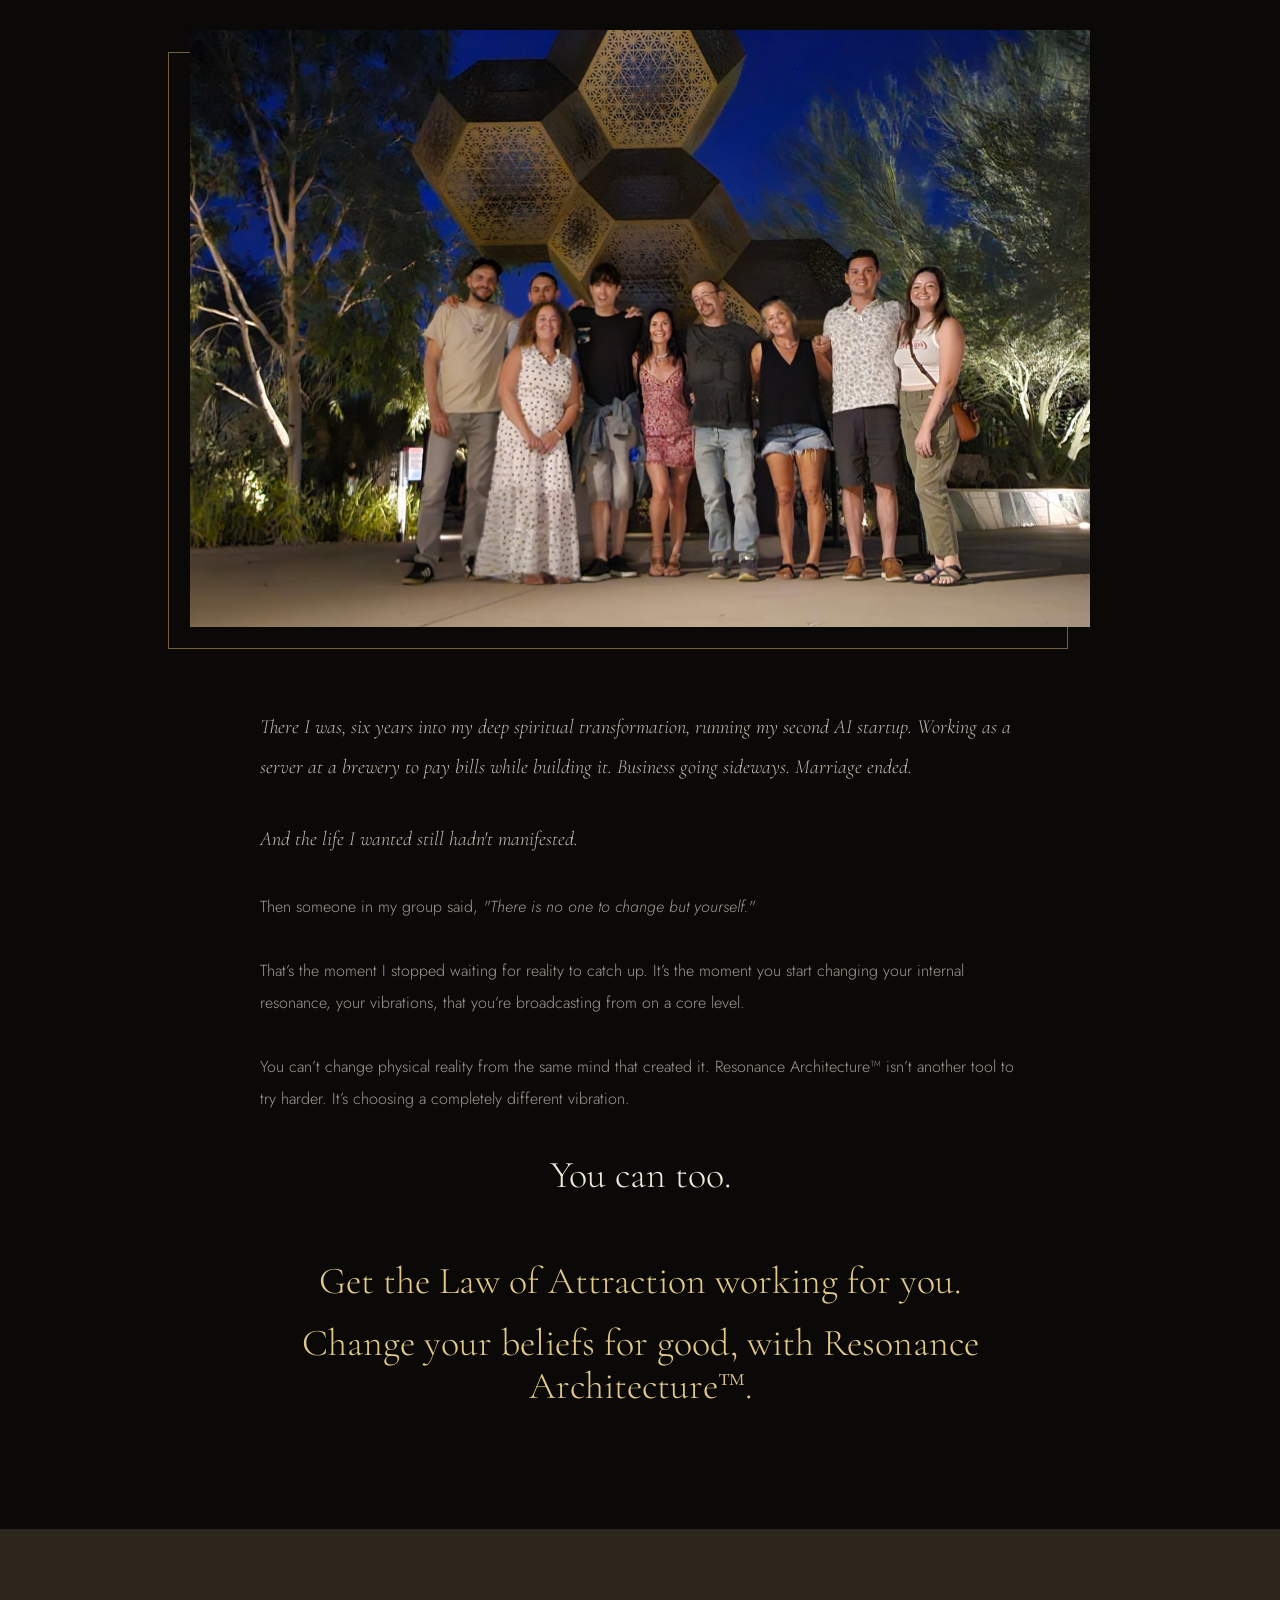
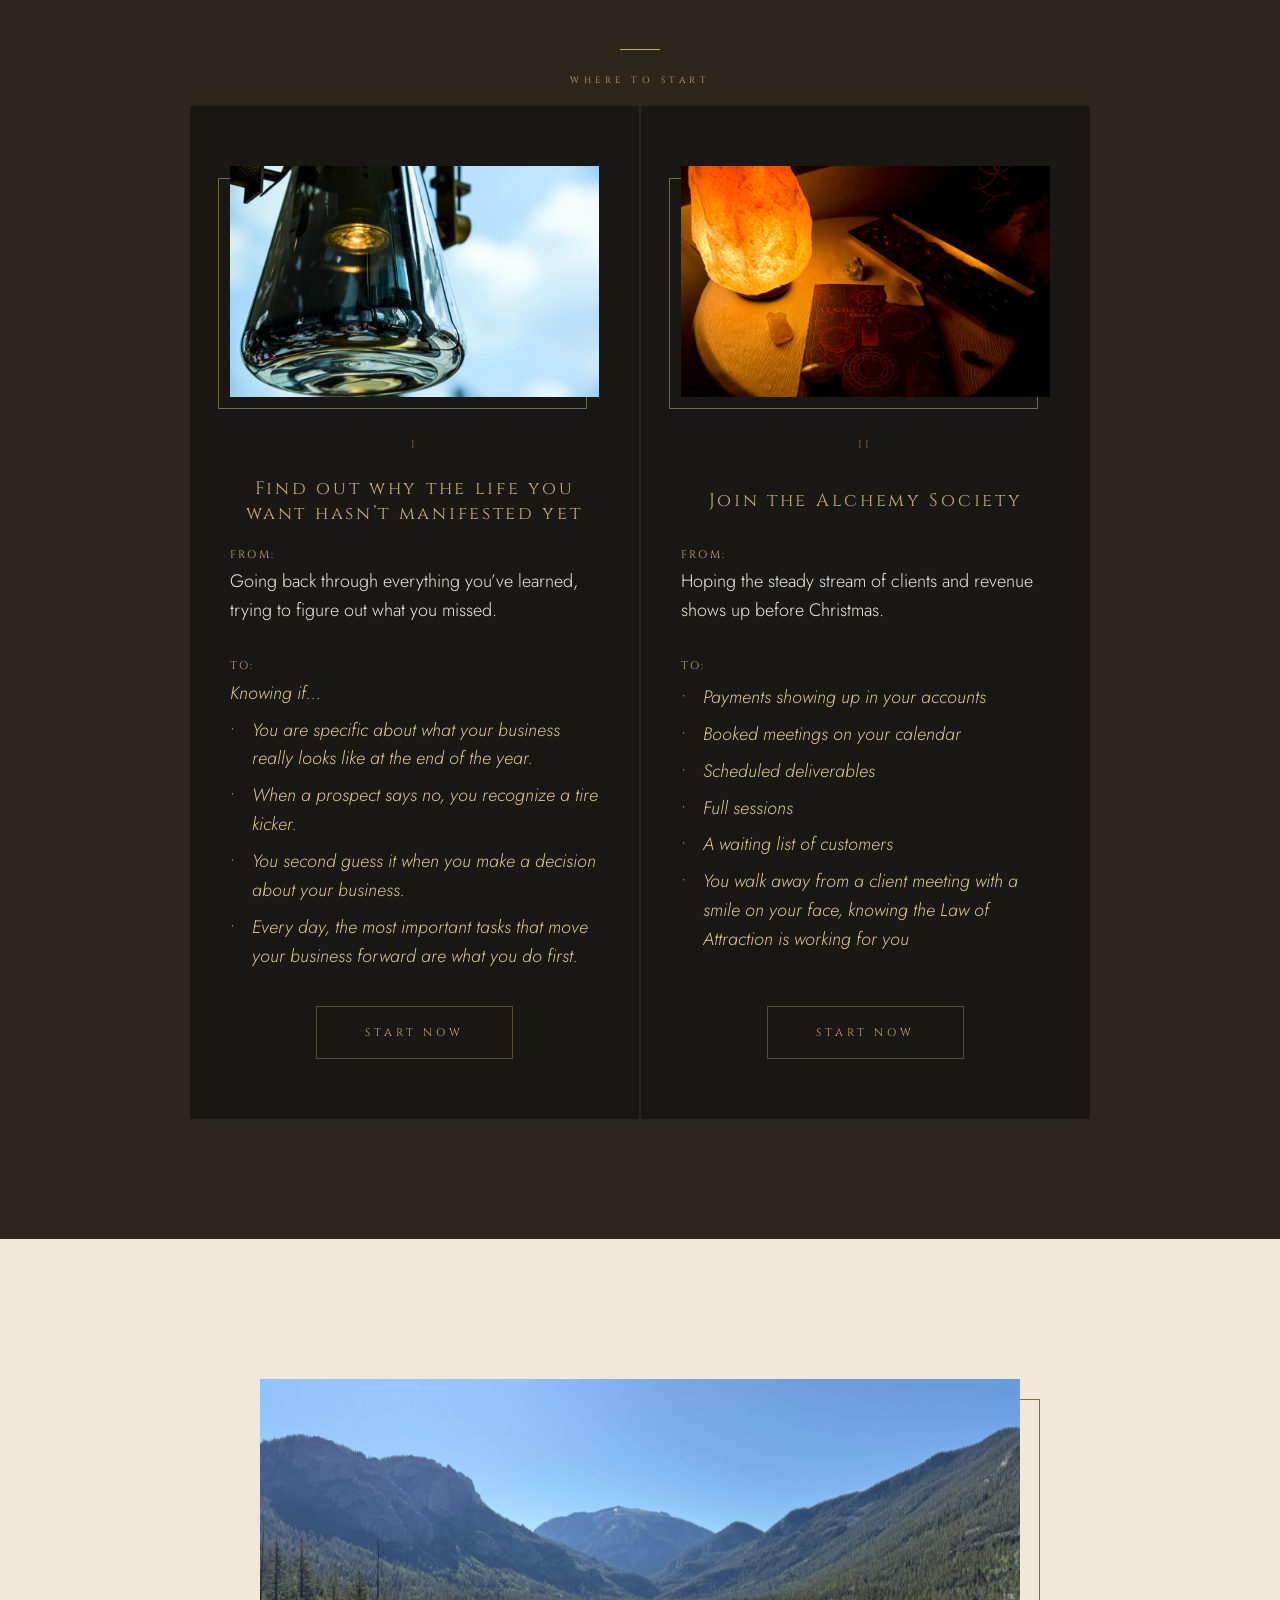
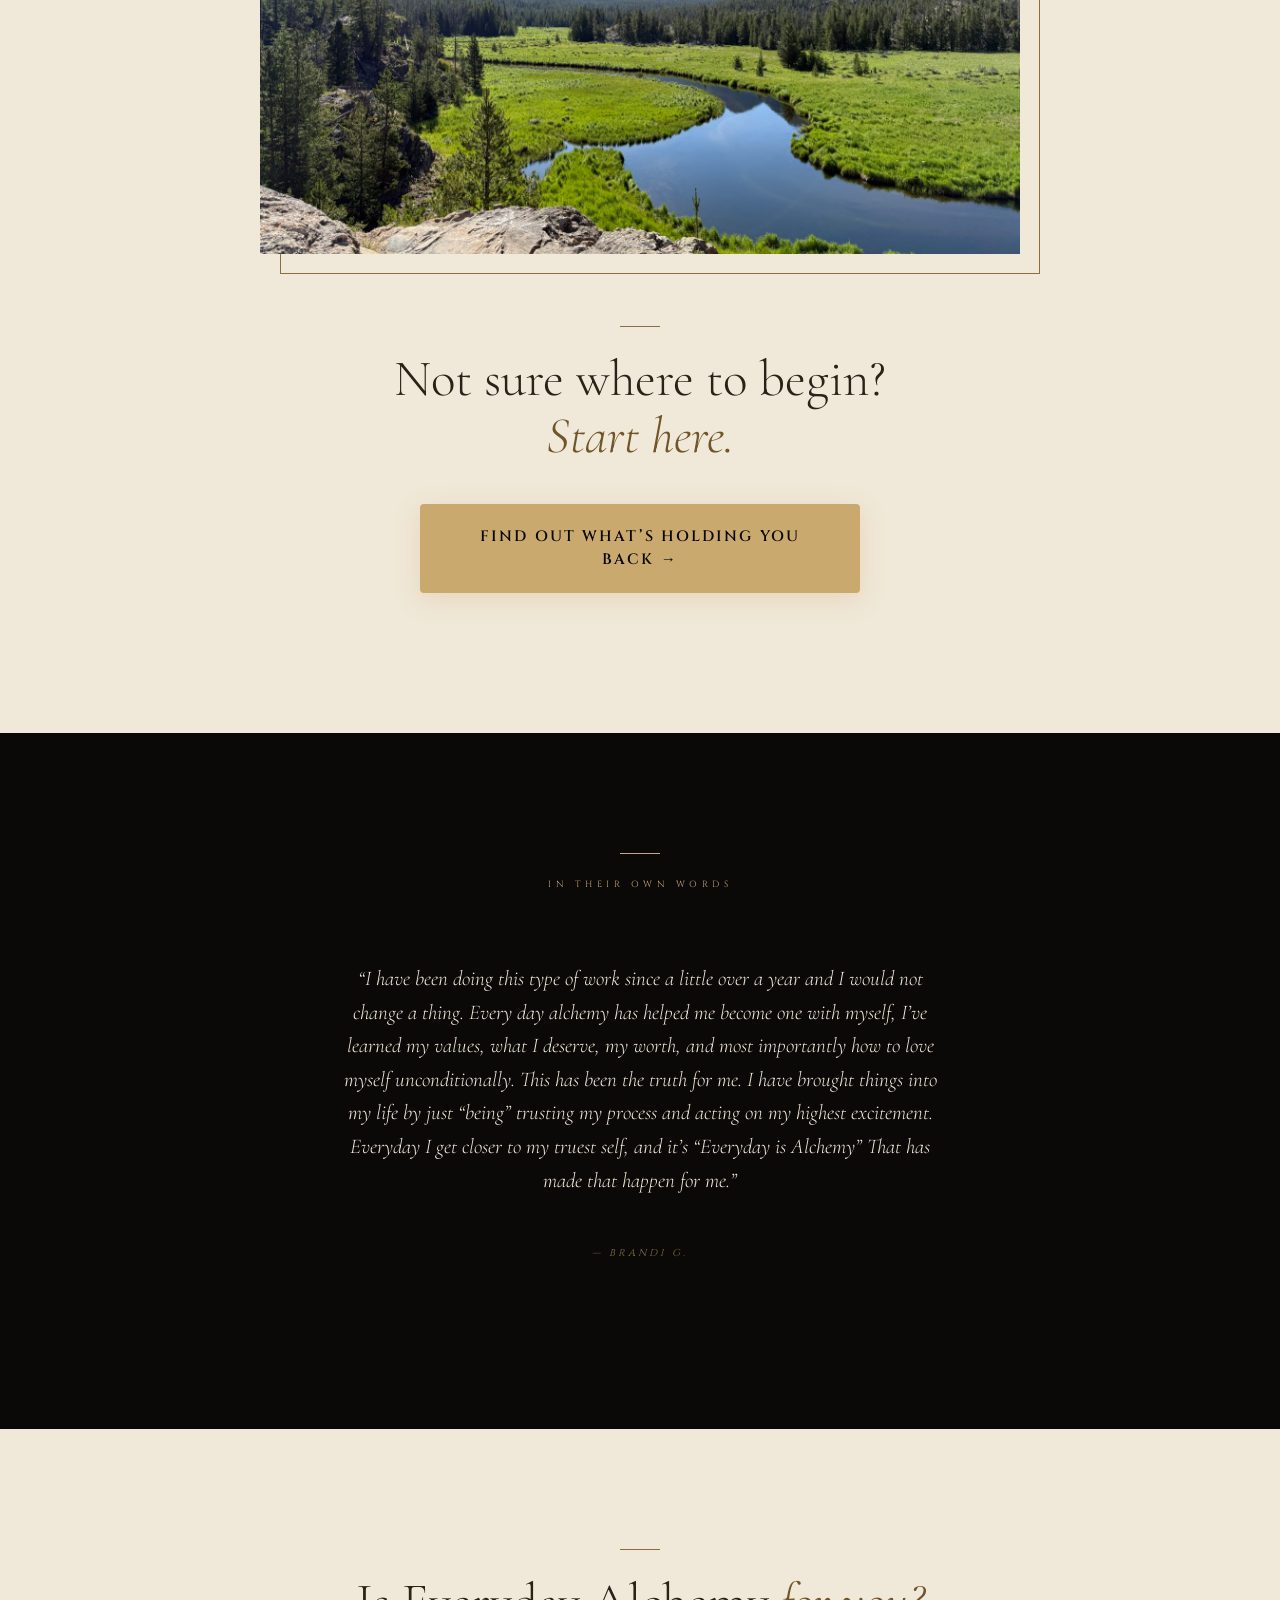
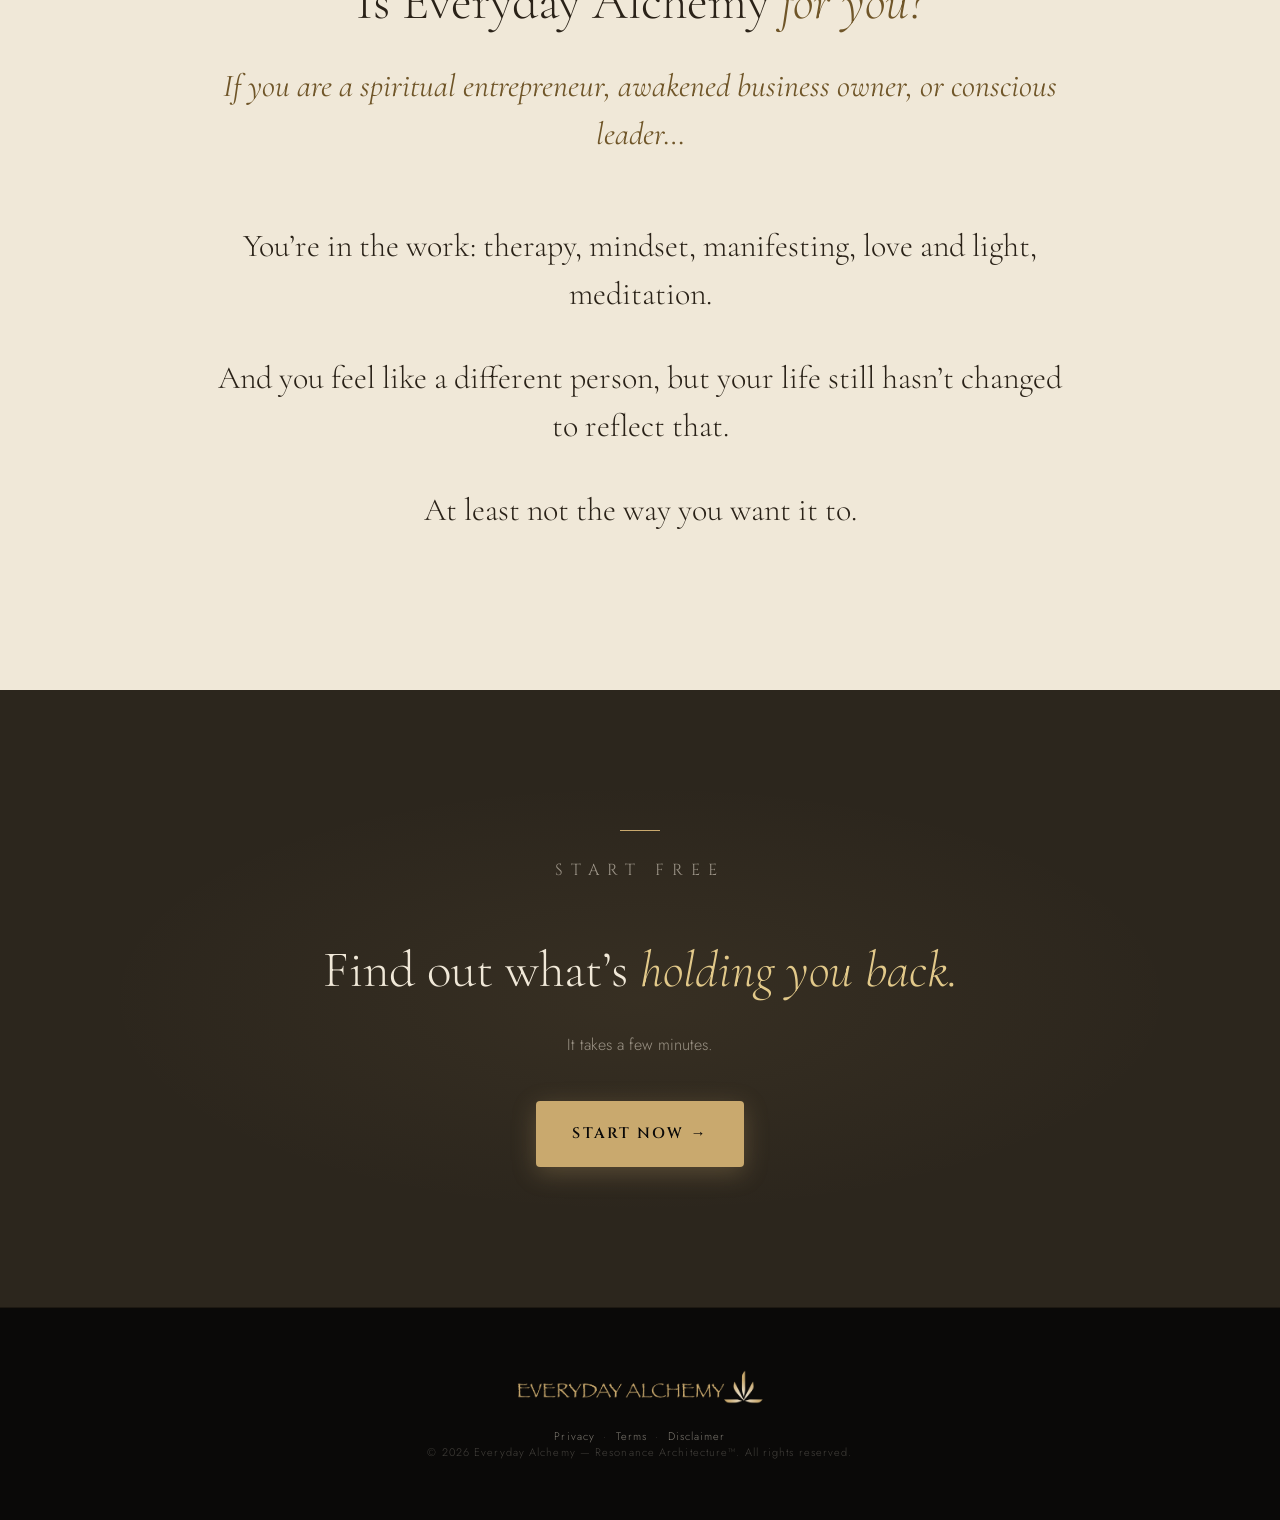
==== commit b2a7db81: "Hero: name the audience, lead with the inner-work question, add Resonance Architecture line and time" ====
--- a/index.html
+++ b/index.html
@@ -153,6 +153,13 @@
     margin-bottom: 64px;
     opacity: 0;
     animation: fade-up 1s ease 0.7s forwards;
+  }
+
+  .hero-note {
+    margin: 20px 0 0;
+    font-family: 'Jost', sans-serif;
+    font-size: 14px;
+    color: rgba(240,232,216,0.55);
   }
 
   .hero-divider {
@@ -1027,10 +1034,13 @@
 <section class="hero">
   <div class="hero-grid">
     <div class="hero-text">
-      <h1 class="hero-title">Stop refreshing your inbox for a yes that hasn&rsquo;t come.<br><em>Or picking up your phone and looking for that text or DM.</em></h1>
-      <p class="hero-subtitle">Get the clients, the money, and all the yeses you&rsquo;ve been waiting for.</p>
+      <p class="hero-eyebrow">Spiritual business owners, awakened entrepreneurs &amp; conscious leaders:</p>
+      <h1 class="hero-title">You&rsquo;ve done the inner work.<br><em>So why are you still refreshing your inbox or picking up your phone looking for a yes that hasn&rsquo;t come?</em></h1>
+      <p class="hero-subtitle" style="margin-bottom: 12px;">Get the clients, the money, and all the yeses you&rsquo;ve been waiting for.</p>
+      <p class="hero-subtitle">Shift your core frequencies with Resonance Architecture&trade;.</p>
       <div class="hero-divider"></div>
       <a href="audit.html" class="cta-primary">Find out what&rsquo;s holding you back &rarr;</a>
+      <p class="hero-note">It takes a few minutes.</p>
     </div>
     <div class="hero-visual">
       <img src="images/web/hero-icosahedron.jpg" alt="A glowing mirrored geometric sculpture lit at night in the snow">
